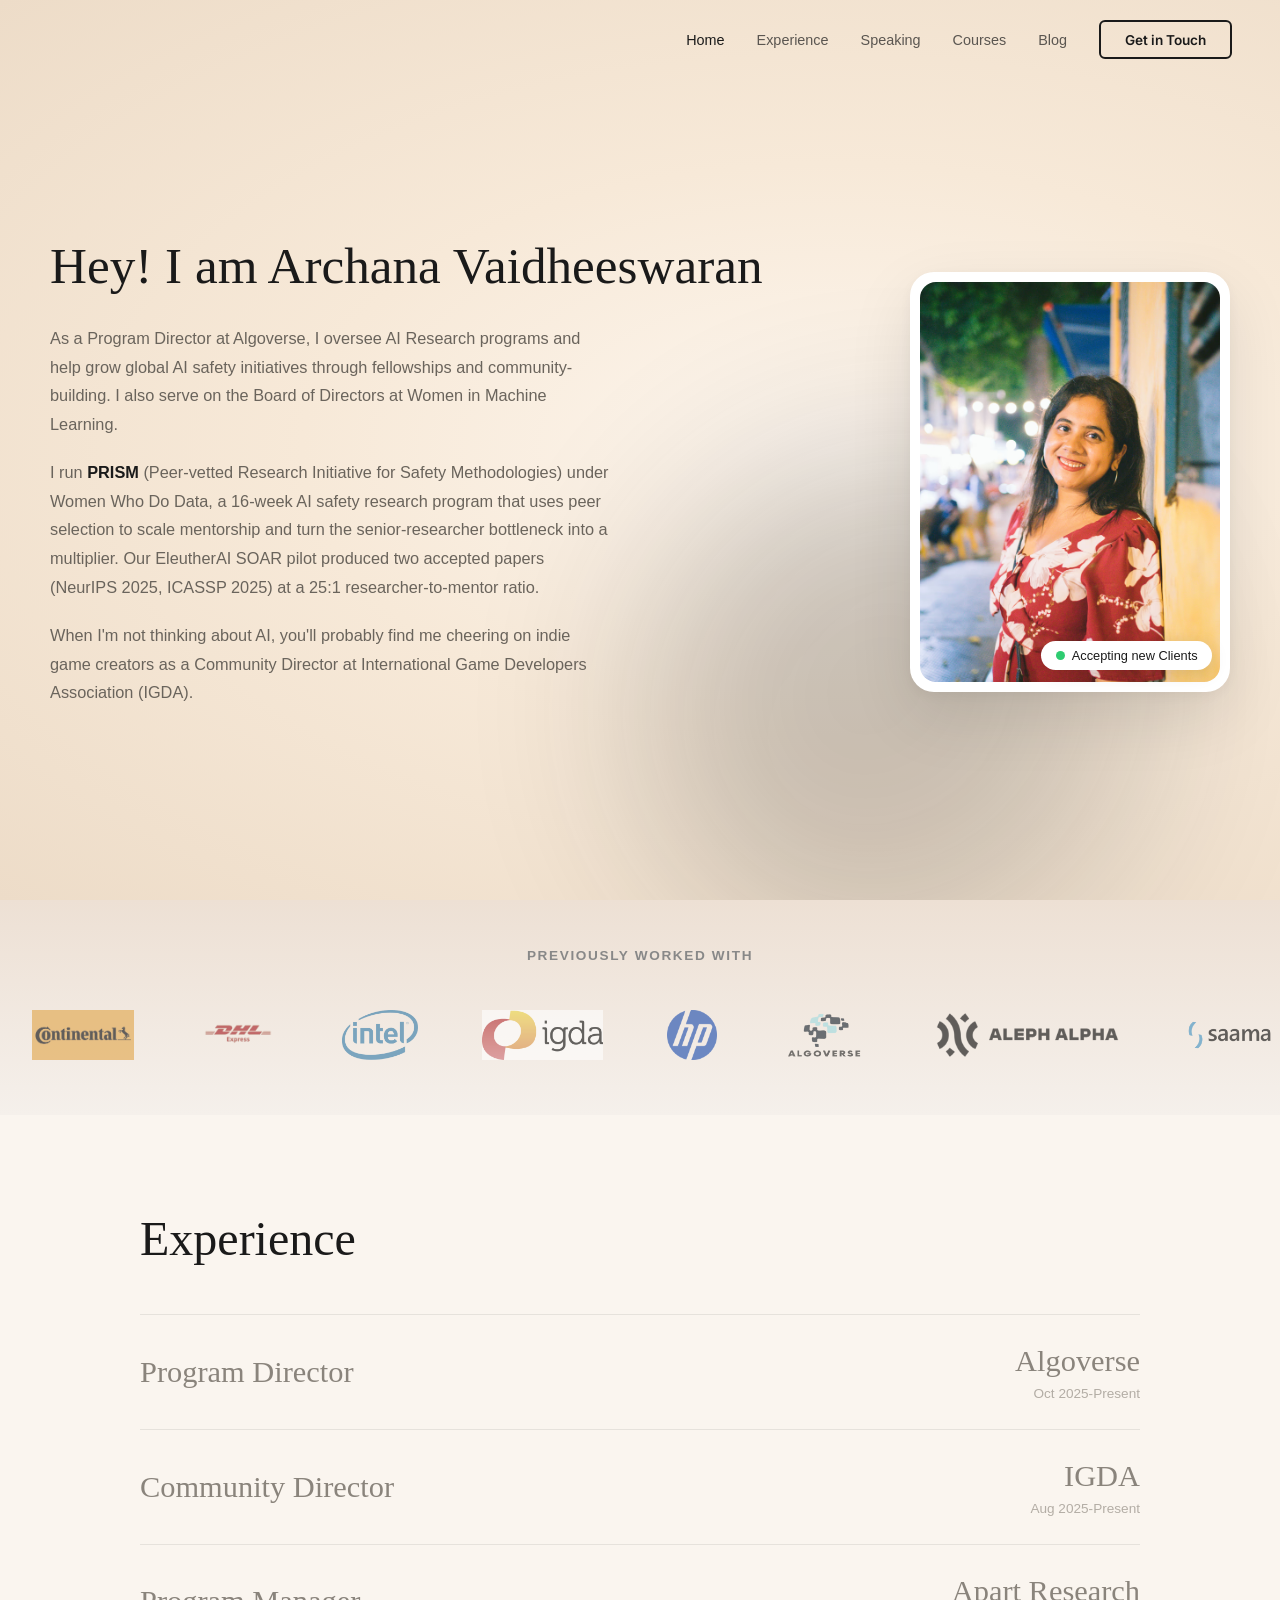
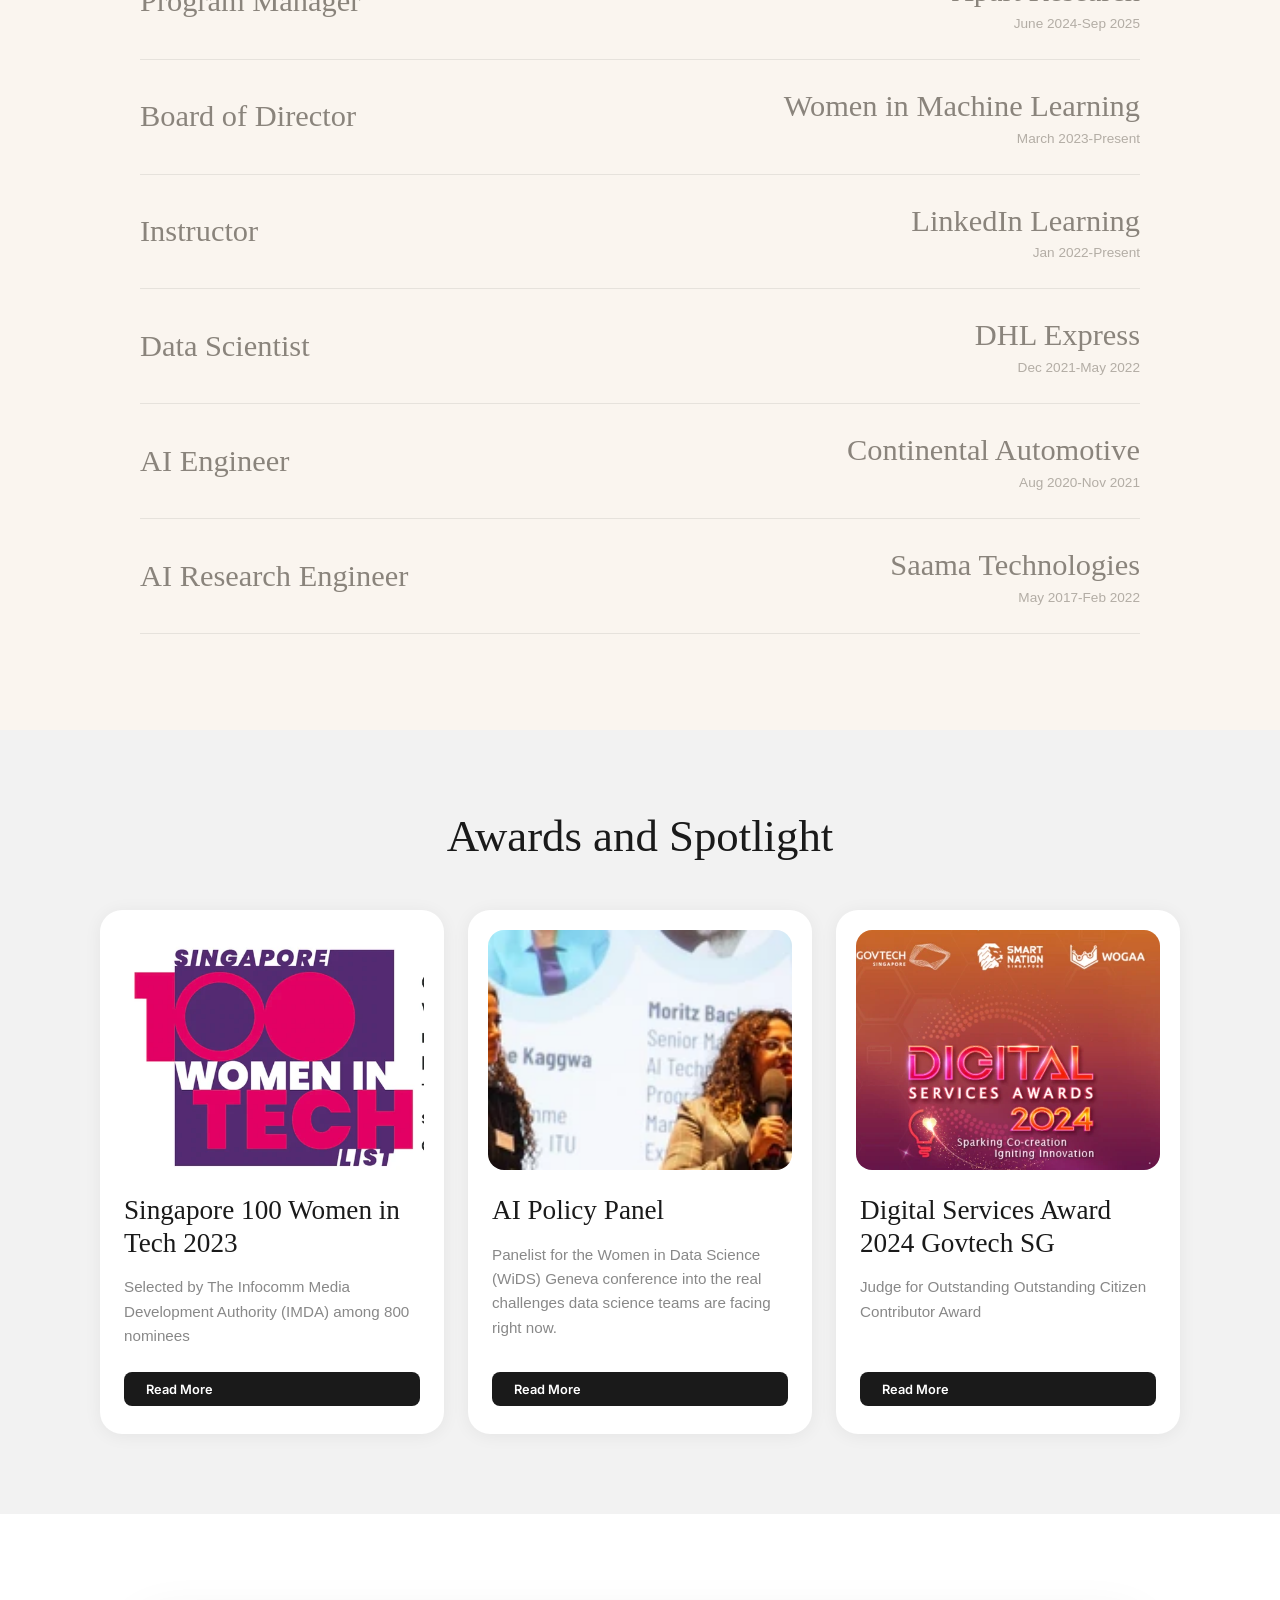
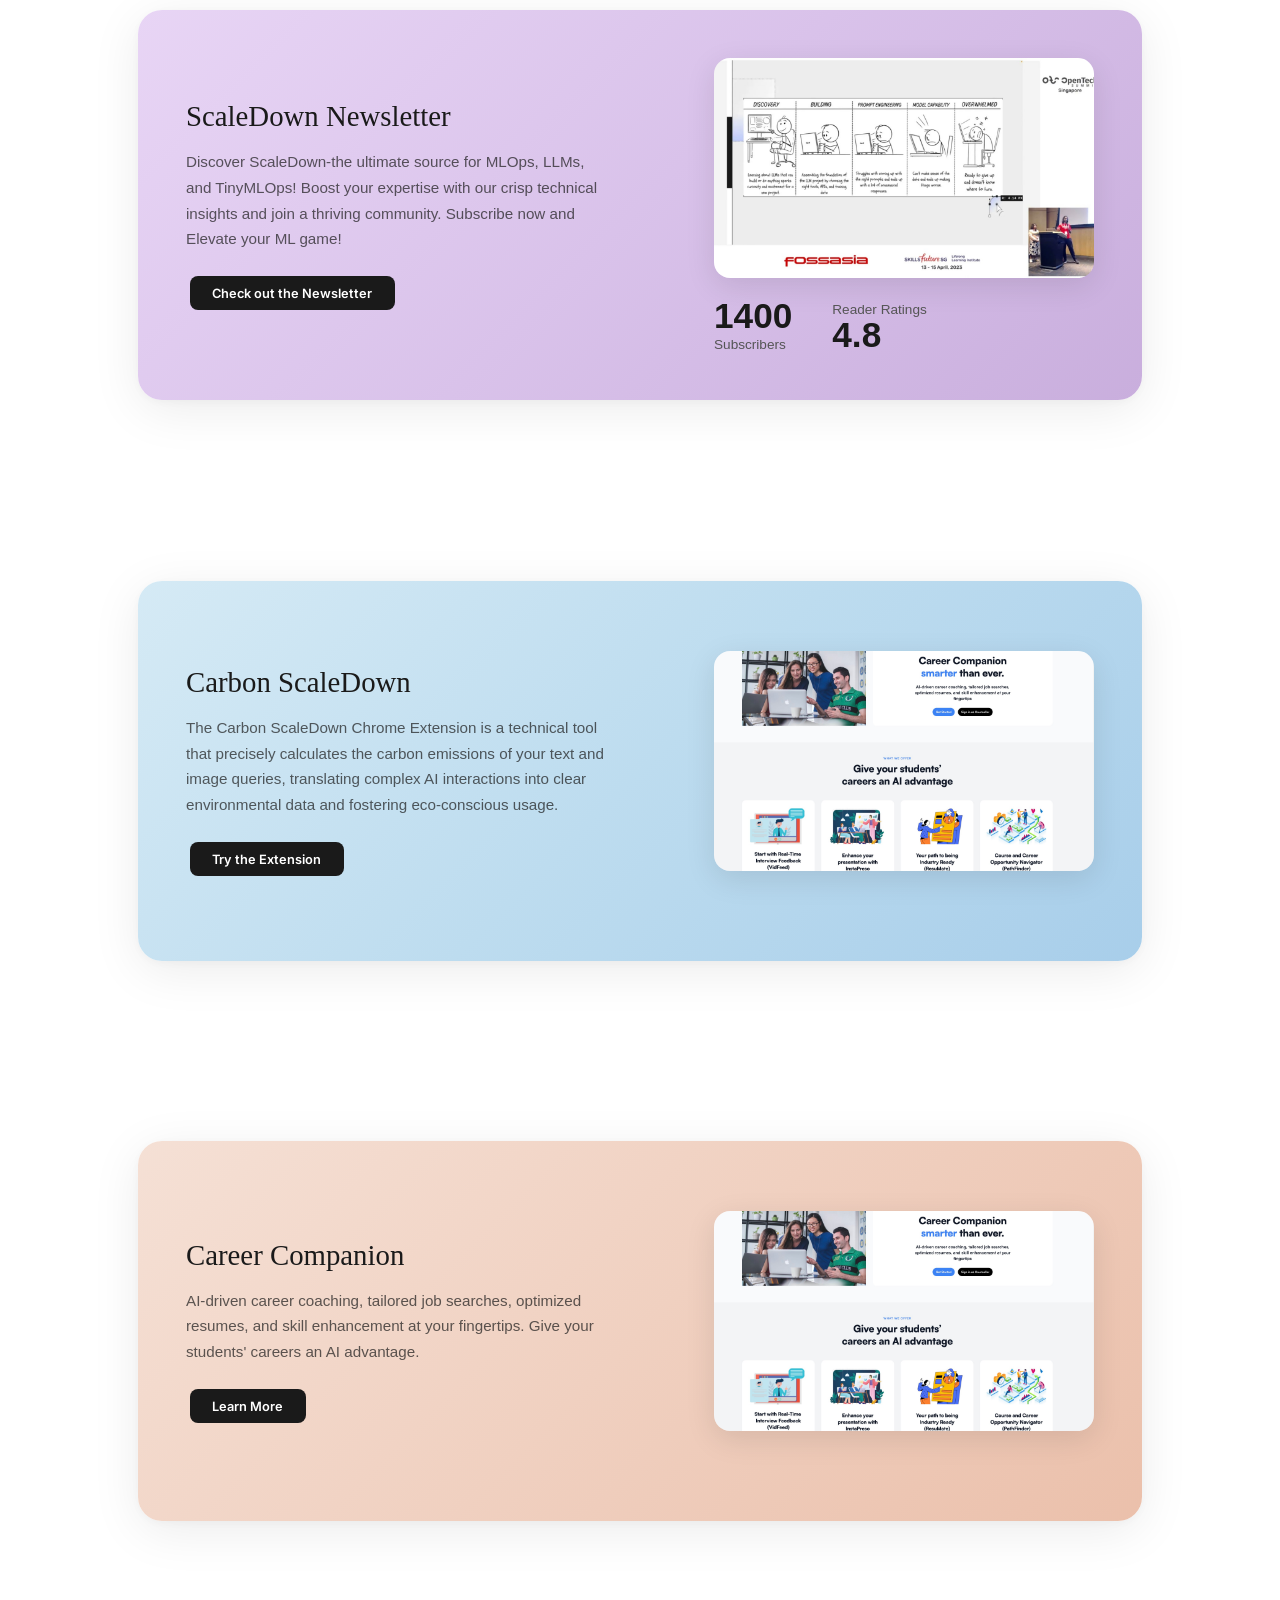
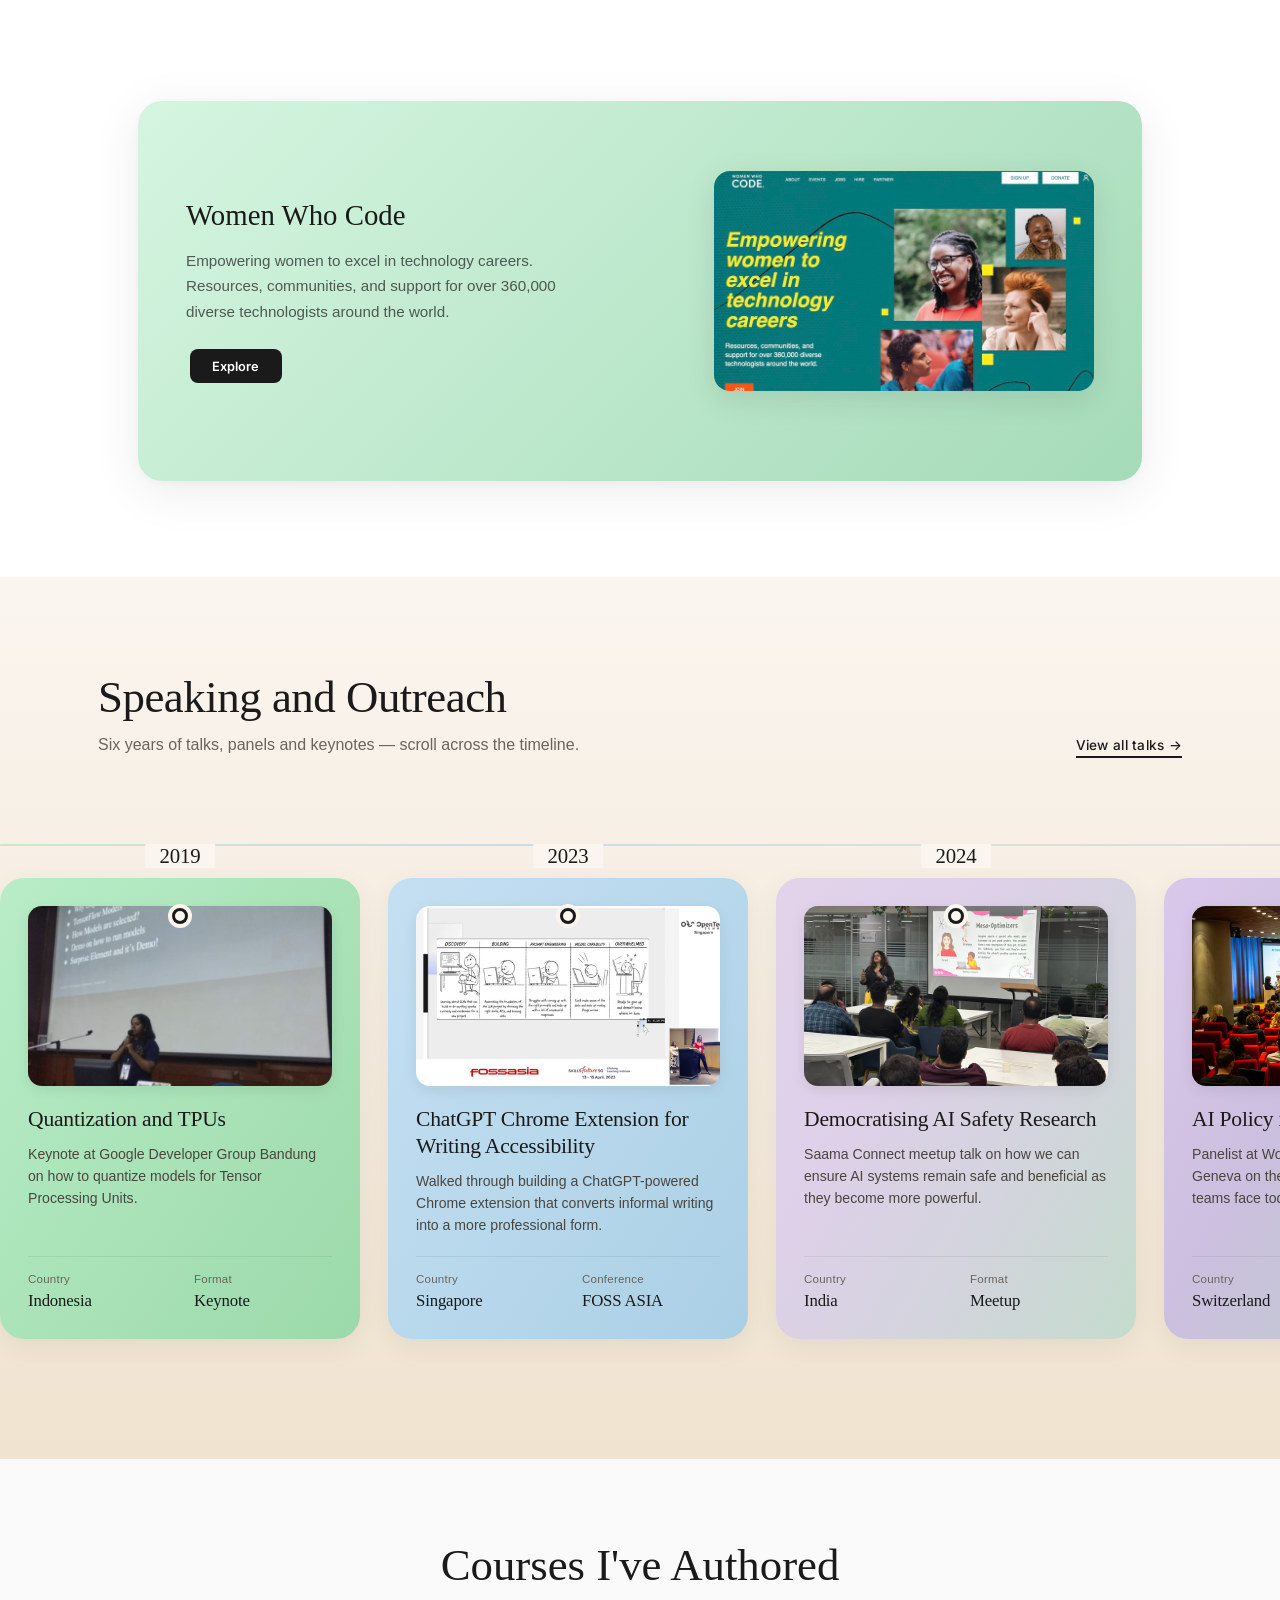
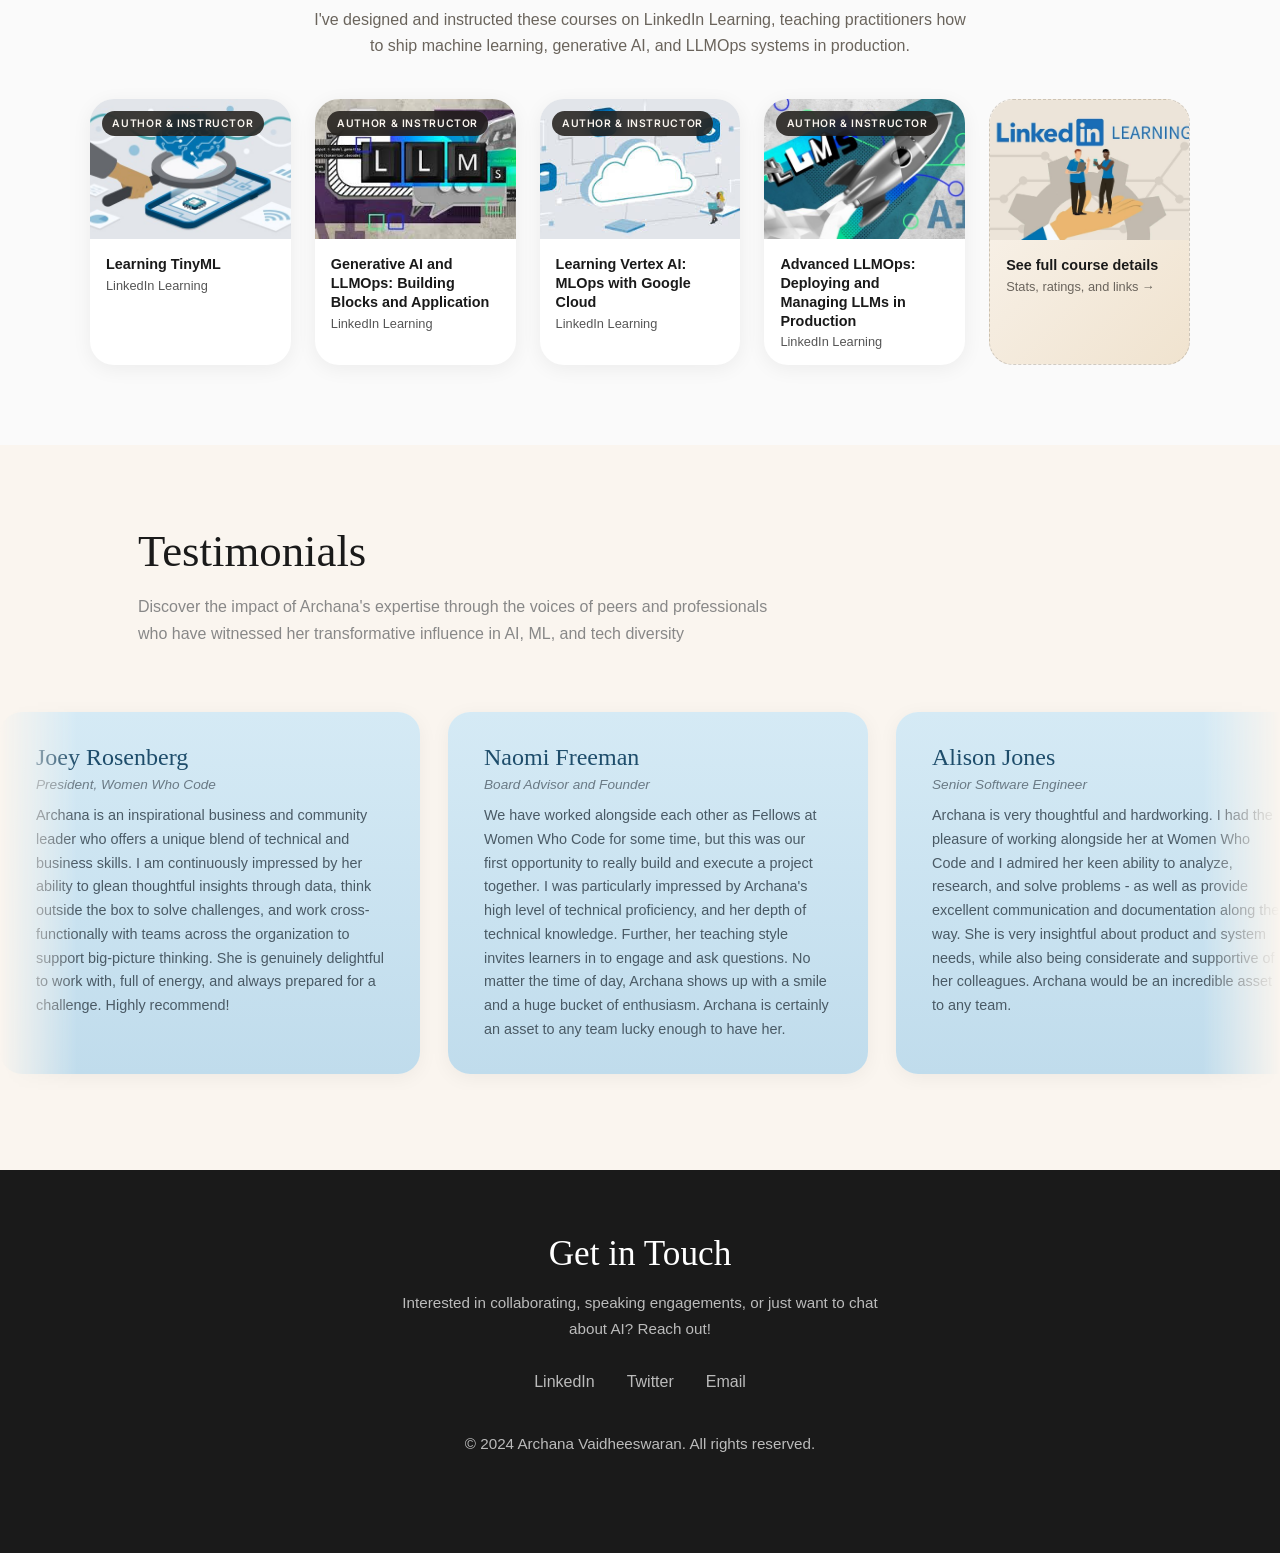
==== index.html @ 46278888 "Add 'The Tech Bro Comeback' personal essay + abstract figures across blog - New blog post at /blog/t" ====
<!DOCTYPE html>
<html lang="en">
<head>
  <meta charset="UTF-8" />
  <meta name="viewport" content="width=device-width, initial-scale=1.0" />
  <title>Archana Vaidheeswaran</title>
  <link rel="preconnect" href="https://fonts.googleapis.com" />
  <link rel="preconnect" href="https://fonts.gstatic.com" crossorigin />
  <link rel="preconnect" href="https://api.fontshare.com" crossorigin />
  <link href="https://fonts.googleapis.com/css2?family=Inter:wght@300;400;500;600;700&display=swap" rel="stylesheet" />
  <link href="https://api.fontshare.com/v2/css?f[]=satoshi@400,500,700&f[]=recoleta@400,500&display=swap" rel="stylesheet" />
  <link rel="stylesheet" href="styles.css" />
</head>
<body>

  <!-- ========== NAVBAR ========== -->
  <nav class="navbar">
    <div class="nav-links">
      <a href="#home" class="active">Home</a>
      <a href="#experience">Experience</a>
      <a href="speaking/">Speaking</a>
      <a href="courses/">Courses</a>
      <a href="blog/">Blog</a>
    </div>
    <a href="#contact" class="nav-cta">Get in Touch</a>
  </nav>

  <!-- ========== HERO ========== -->
  <section id="home" class="hero">
    <div class="hero-blob"></div>
    <div class="hero-inner">
      <div class="hero-text">
        <h1>Hey! I am Archana Vaidheeswaran</h1>
        <p class="hero-bio">
          As a Program Director at Algoverse, I oversee AI Research programs and help grow global AI safety initiatives through fellowships and community-building. I also serve on the Board of Directors at Women in Machine Learning.
        </p>
        <p class="hero-bio">
          I run <strong>PRISM</strong> (Peer-vetted Research Initiative for Safety Methodologies) under Women Who Do Data, a 16-week AI safety research program that uses peer selection to scale mentorship and turn the senior-researcher bottleneck into a multiplier. Our EleutherAI SOAR pilot produced two accepted papers (NeurIPS 2025, ICASSP 2025) at a 25:1 researcher-to-mentor ratio.
        </p>
        <p class="hero-bio">
          When I'm not thinking about AI, you'll probably find me cheering on indie game creators as a Community Director at International Game Developers Association (IGDA).
        </p>
      </div>
      <div class="hero-photo-wrapper">
        <div class="hero-photo-card">
          <img src="images/profile.avif" alt="Archana Vaidheeswaran" class="hero-photo" />
          <div class="status-badge">
            <span class="status-dot"></span>
            Accepting new Clients
          </div>
        </div>
      </div>
    </div>
  </section>

  <!-- ========== LOGO MARQUEE ========== -->
  <section class="logo-marquee">
    <h3 class="marquee-heading">Previously worked with</h3>
    <div class="marquee-track">
      <div class="marquee-logos">
        <img src="images/logos/continental.jpg" alt="Continental" />
        <img src="images/logos/dhl.png" alt="DHL" class="logo-lg" />
        <img src="images/logos/intel.png" alt="Intel" />
        <img src="images/logos/igda.png" alt="IGDA" />
        <img src="images/logos/hp.png" alt="HP" />
        <img src="images/logos/algoverse.png" alt="Algoverse" />
        <img src="images/logos/aleph-alpha.png" alt="Aleph Alpha" />
        <img src="images/logos/sama.png" alt="Sama" />
        <img src="images/logos/linkedin-learning.png" alt="LinkedIn Learning" />
        <img src="images/logos/aisafetyinfo.png" alt="AI Safety Info" />
        <img src="images/logos/apartresearch.jpeg" alt="Apart Research" />
        <img src="images/logos/formspree.png" alt="Formspree" />
        <img src="images/logos/fortify.jpeg" alt="Fortify" />
        <img src="images/logos/graphlit.png" alt="Graphlit" />
      </div>
      <div class="marquee-logos" aria-hidden="true">
        <img src="images/logos/continental.jpg" alt="Continental" />
        <img src="images/logos/dhl.png" alt="DHL" class="logo-lg" />
        <img src="images/logos/intel.png" alt="Intel" />
        <img src="images/logos/igda.png" alt="IGDA" />
        <img src="images/logos/hp.png" alt="HP" />
        <img src="images/logos/algoverse.png" alt="Algoverse" />
        <img src="images/logos/aleph-alpha.png" alt="Aleph Alpha" />
        <img src="images/logos/sama.png" alt="Sama" />
        <img src="images/logos/linkedin-learning.png" alt="LinkedIn Learning" />
        <img src="images/logos/aisafetyinfo.png" alt="AI Safety Info" />
        <img src="images/logos/apartresearch.jpeg" alt="Apart Research" />
        <img src="images/logos/formspree.png" alt="Formspree" />
        <img src="images/logos/fortify.jpeg" alt="Fortify" />
        <img src="images/logos/graphlit.png" alt="Graphlit" />
      </div>
    </div>
  </section>

  <!-- ========== EXPERIENCE ========== -->
  <section id="experience" class="experience-section">
    <div class="experience-inner">
      <h2 class="section-title experience-title">Experience</h2>
      <div class="experience-list">
        <div class="experience-row">
          <div class="experience-role">Program Director</div>
          <div class="experience-company">
            <div class="company-name">Algoverse</div>
            <div class="company-date">Oct 2025-Present</div>
          </div>
        </div>
        <div class="experience-row">
          <div class="experience-role">Community Director</div>
          <div class="experience-company">
            <div class="company-name">IGDA</div>
            <div class="company-date">Aug 2025-Present</div>
          </div>
        </div>
        <div class="experience-row">
          <div class="experience-role">Program Manager</div>
          <div class="experience-company">
            <div class="company-name">Apart Research</div>
            <div class="company-date">June 2024-Sep 2025</div>
          </div>
        </div>
        <div class="experience-row">
          <div class="experience-role">Board of Director</div>
          <div class="experience-company">
            <div class="company-name">Women in Machine Learning</div>
            <div class="company-date">March 2023-Present</div>
          </div>
        </div>
        <div class="experience-row">
          <div class="experience-role">Instructor</div>
          <div class="experience-company">
            <div class="company-name">LinkedIn Learning</div>
            <div class="company-date">Jan 2022-Present</div>
          </div>
        </div>
        <div class="experience-row">
          <div class="experience-role">Data Scientist</div>
          <div class="experience-company">
            <div class="company-name">DHL Express</div>
            <div class="company-date">Dec 2021-May 2022</div>
          </div>
        </div>
        <div class="experience-row">
          <div class="experience-role">AI Engineer</div>
          <div class="experience-company">
            <div class="company-name">Continental Automotive</div>
            <div class="company-date">Aug 2020-Nov 2021</div>
          </div>
        </div>
        <div class="experience-row">
          <div class="experience-role">AI Research Engineer</div>
          <div class="experience-company">
            <div class="company-name">Saama Technologies</div>
            <div class="company-date">May 2017-Feb 2022</div>
          </div>
        </div>
      </div>
    </div>
  </section>

  <!-- ========== AWARDS & SPOTLIGHT ========== -->
  <section class="awards-section">
    <h2 class="section-title">Awards and Spotlight</h2>
    <div class="awards-grid">
      <div class="award-card">
        <div class="award-img-wrapper">
          <img src="images/awards/sg100wit.webp" alt="Singapore 100 Women in Tech 2023" />
        </div>
        <h3>Singapore 100 Women in Tech 2023</h3>
        <p>Selected by The Infocomm Media Development Authority (IMDA) among 800 nominees</p>
        <a href="#" class="btn-dark">Read More</a>
      </div>
      <div class="award-card">
        <div class="award-img-wrapper">
          <img src="images/awards/ai-policy-panel.webp" alt="AI Policy Panel" />
        </div>
        <h3>AI Policy Panel</h3>
        <p>Panelist for the Women in Data Science (WiDS) Geneva conference into the real challenges data science teams are facing right now.</p>
        <a href="#" class="btn-dark">Read More</a>
      </div>
      <div class="award-card">
        <div class="award-img-wrapper">
          <img src="images/awards/judging.webp" alt="Digital Services Award 2024 Govtech SG" />
        </div>
        <h3>Digital Services Award 2024 Govtech SG</h3>
        <p>Judge for Outstanding Outstanding Citizen Contributor Award</p>
        <a href="#" class="btn-dark">Read More</a>
      </div>
    </div>
  </section>

  <!-- ========== STACKING CARDS SECTION ========== -->
  <section class="stacking-section">
    <div class="stacking-cards">

      <!-- Card 1: ScaleDown Newsletter -->
      <div class="stack-card" data-index="0">
        <div class="stack-card-inner card-purple">
          <div class="stack-card-content">
            <div class="stack-card-text">
              <h3>ScaleDown Newsletter</h3>
              <p>Discover ScaleDown-the ultimate source for MLOps, LLMs, and TinyMLOps! Boost your expertise with our crisp technical insights and join a thriving community. Subscribe now and Elevate your ML game!</p>
              <a href="#" class="btn-dark">Check out the Newsletter</a>
            </div>
            <div class="stack-card-media">
              <div class="newsletter-img-placeholder">
                <img src="images/speaking/fossasia.jpg" alt="ScaleDown Newsletter" />
              </div>
              <div class="newsletter-stats">
                <div class="stat">
                  <span class="stat-number">1400</span>
                  <span class="stat-label">Subscribers</span>
                </div>
                <div class="stat">
                  <span class="stat-label">Reader Ratings</span>
                  <span class="stat-number">4.8</span>
                </div>
              </div>
            </div>
          </div>
        </div>
      </div>

      <!-- Card 2: Carbon ScaleDown -->
      <div class="stack-card" data-index="1">
        <div class="stack-card-inner card-blue">
          <div class="stack-card-content">
            <div class="stack-card-text">
              <h3>Carbon ScaleDown</h3>
              <p>The Carbon ScaleDown Chrome Extension is a technical tool that precisely calculates the carbon emissions of your text and image queries, translating complex AI interactions into clear environmental data and fostering eco-conscious usage.</p>
              <a href="#" class="btn-dark">Try the Extension</a>
            </div>
            <div class="stack-card-media">
              <div class="newsletter-img-placeholder">
                <img src="images/projects/career-companion.jpg" alt="Carbon ScaleDown" />
              </div>
            </div>
          </div>
        </div>
      </div>

      <!-- Card 3: Career Companion -->
      <div class="stack-card" data-index="2">
        <div class="stack-card-inner card-peach">
          <div class="stack-card-content">
            <div class="stack-card-text">
              <h3>Career Companion</h3>
              <p>AI-driven career coaching, tailored job searches, optimized resumes, and skill enhancement at your fingertips. Give your students' careers an AI advantage.</p>
              <a href="#" class="btn-dark">Learn More</a>
            </div>
            <div class="stack-card-media">
              <div class="newsletter-img-placeholder">
                <img src="images/projects/career-companion.jpg" alt="Career Companion" />
              </div>
            </div>
          </div>
        </div>
      </div>

      <!-- Card 4: Women Who Code -->
      <div class="stack-card" data-index="3">
        <div class="stack-card-inner card-green">
          <div class="stack-card-content">
            <div class="stack-card-text">
              <h3>Women Who Code</h3>
              <p>Empowering women to excel in technology careers. Resources, communities, and support for over 360,000 diverse technologists around the world.</p>
              <a href="#" class="btn-dark">Explore</a>
            </div>
            <div class="stack-card-media">
              <div class="newsletter-img-placeholder">
                <img src="images/projects/wwcode.jpg" alt="Women Who Code" />
              </div>
            </div>
          </div>
        </div>
      </div>

    </div>
  </section>

  <!-- ========== SPEAKING (Horizontal Timeline) ========== -->
  <section id="speaking" class="home-speaking">
    <div class="home-speaking-header">
      <div>
        <h2>Speaking and Outreach</h2>
        <p class="home-speaking-sub">Six years of talks, panels and keynotes &mdash; scroll across the timeline.</p>
      </div>
      <a href="speaking/" class="home-speaking-link">View all talks &rarr;</a>
    </div>

    <div class="home-speaking-scroller">
      <div class="home-speaking-track">

        <!-- 2019 -->
        <a href="speaking/" class="htime-item">
          <span class="htime-marker">2019</span>
          <span class="htime-node"></span>
          <article class="htime-card htime-card--mint">
            <div class="htime-card-image">
              <img src="images/speaking/gdg-bandung.avif" alt="GDG Bandung 2019" />
            </div>
            <h3>Quantization and TPUs</h3>
            <p>Keynote at Google Developer Group Bandung on how to quantize models for Tensor Processing Units.</p>
            <div class="htime-card-meta">
              <div><span>Country</span><strong>Indonesia</strong></div>
              <div><span>Format</span><strong>Keynote</strong></div>
            </div>
          </article>
        </a>

        <!-- 2023 -->
        <a href="speaking/" class="htime-item">
          <span class="htime-marker">2023</span>
          <span class="htime-node"></span>
          <article class="htime-card htime-card--sky">
            <div class="htime-card-image">
              <img src="images/speaking/fossasia-2023.avif" alt="FOSS ASIA 2023" />
            </div>
            <h3>ChatGPT Chrome Extension for Writing Accessibility</h3>
            <p>Walked through building a ChatGPT-powered Chrome extension that converts informal writing into a more professional form.</p>
            <div class="htime-card-meta">
              <div><span>Country</span><strong>Singapore</strong></div>
              <div><span>Conference</span><strong>FOSS ASIA</strong></div>
            </div>
          </article>
        </a>

        <!-- 2024 -->
        <a href="speaking/" class="htime-item">
          <span class="htime-marker">2024</span>
          <span class="htime-node"></span>
          <article class="htime-card htime-card--lilac">
            <div class="htime-card-image">
              <img src="images/speaking/saama-ai-safety.avif" alt="Saama Connect Chennai" />
            </div>
            <h3>Democratising AI Safety Research</h3>
            <p>Saama Connect meetup talk on how we can ensure AI systems remain safe and beneficial as they become more powerful.</p>
            <div class="htime-card-meta">
              <div><span>Country</span><strong>India</strong></div>
              <div><span>Format</span><strong>Meetup</strong></div>
            </div>
          </article>
        </a>

        <!-- 2025 - WiDS Geneva -->
        <a href="speaking/" class="htime-item">
          <span class="htime-marker">2025</span>
          <span class="htime-node"></span>
          <article class="htime-card htime-card--lavender">
            <div class="htime-card-image">
              <img src="images/speaking/geneva-panel.webp" alt="WiDS Geneva Panel" />
            </div>
            <h3>AI Policy in Practice Panel</h3>
            <p>Panelist at Women in Data Science (WiDS) Geneva on the real challenges data science teams face today.</p>
            <div class="htime-card-meta">
              <div><span>Country</span><strong>Switzerland</strong></div>
              <div><span>Attendees</span><strong>220+</strong></div>
            </div>
          </article>
        </a>

        <!-- 2025 - GDG Dublin -->
        <a href="speaking/" class="htime-item">
          <span class="htime-marker">2025</span>
          <span class="htime-node"></span>
          <article class="htime-card htime-card--peach">
            <div class="htime-card-image">
              <img src="images/speaking/gdg-dublin.webp" alt="GDG Dublin IWD 2025" />
            </div>
            <h3>Redefine Possible &mdash; AI-First Architecture</h3>
            <p>GDG Dublin International Women's Day keynote on why AI-First Architecture could be our next big engineering crisis.</p>
            <div class="htime-card-meta">
              <div><span>Country</span><strong>Ireland</strong></div>
              <div><span>Format</span><strong>Keynote</strong></div>
            </div>
          </article>
        </a>

        <!-- 2025 - People Planet Pint -->
        <a href="speaking/" class="htime-item">
          <span class="htime-marker">2025</span>
          <span class="htime-node"></span>
          <article class="htime-card">
            <div class="htime-card-image">
              <img src="images/speaking/people-pint-meetup.webp" alt="People Planet Pint Berlin" />
            </div>
            <h3>People Planet Pint &mdash; Sustainability and AI</h3>
            <p>Demonstrated Scaledown, a free tool that helps users track the carbon footprint of their AI prompts.</p>
            <div class="htime-card-meta">
              <div><span>Country</span><strong>Germany</strong></div>
              <div><span>Date</span><strong>April 2025</strong></div>
            </div>
          </article>
        </a>

      </div>
    </div>
  </section>

  <!-- ========== COURSES ========== -->
  <section id="courses" class="courses-section">
    <div class="courses-header">
      <h2 class="section-title">Courses I've Authored</h2>
      <p class="courses-subtitle">I've designed and instructed these courses on LinkedIn Learning, teaching practitioners how to ship machine learning, generative AI, and LLMOps systems in production.</p>
    </div>
    <div class="courses-grid">
      <div class="course-card">
        <img src="images/courses/tinyml.jpeg" alt="Learning TinyML" />
        <span class="course-tag">Author &amp; Instructor</span>
        <h4>Learning TinyML</h4>
        <p>LinkedIn Learning</p>
      </div>
      <div class="course-card">
        <img src="images/courses/genai-llmops.jpeg" alt="Generative AI and LLMOps" />
        <span class="course-tag">Author &amp; Instructor</span>
        <h4>Generative AI and LLMOps: Building Blocks and Application</h4>
        <p>LinkedIn Learning</p>
      </div>
      <div class="course-card">
        <img src="images/courses/vertex-ai.jpeg" alt="Vertex AI MLOps" />
        <span class="course-tag">Author &amp; Instructor</span>
        <h4>Learning Vertex AI: MLOps with Google Cloud</h4>
        <p>LinkedIn Learning</p>
      </div>
      <div class="course-card">
        <img src="images/courses/advanced-llmops.jpeg" alt="Advanced LLMOps" />
        <span class="course-tag">Author &amp; Instructor</span>
        <h4>Advanced LLMOps: Deploying and Managing LLMs in Production</h4>
        <p>LinkedIn Learning</p>
      </div>
      <a href="courses/" class="course-card course-card--more">
        <img src="images/courses/linkedin-learning.jpg" alt="LinkedIn Learning" />
        <h4>See full course details</h4>
        <p>Stats, ratings, and links &rarr;</p>
      </a>
    </div>
  </section>

  <!-- ========== TESTIMONIALS ========== -->
  <section class="testimonials-section">
    <div class="testimonials-header">
      <h2 class="section-title">Testimonials</h2>
      <p class="testimonials-subtitle">Discover the impact of Archana's expertise through the voices of peers and professionals who have witnessed her transformative influence in AI, ML, and tech diversity</p>
    </div>
    <div class="testimonials-marquee">
      <div class="testimonials-track">
        <!-- Set 1 -->
        <article class="testimonial-card">
          <h4>Joey Rosenberg</h4>
          <p class="testimonial-role">President, Women Who Code</p>
          <p class="testimonial-body">Archana is an inspirational business and community leader who offers a unique blend of technical and business skills. I am continuously impressed by her ability to glean thoughtful insights through data, think outside the box to solve challenges, and work cross-functionally with teams across the organization to support big-picture thinking. She is genuinely delightful to work with, full of energy, and always prepared for a challenge. Highly recommend!</p>
        </article>
        <article class="testimonial-card">
          <h4>Naomi Freeman</h4>
          <p class="testimonial-role">Board Advisor and Founder</p>
          <p class="testimonial-body">We have worked alongside each other as Fellows at Women Who Code for some time, but this was our first opportunity to really build and execute a project together. I was particularly impressed by Archana's high level of technical proficiency, and her depth of technical knowledge. Further, her teaching style invites learners in to engage and ask questions. No matter the time of day, Archana shows up with a smile and a huge bucket of enthusiasm. Archana is certainly an asset to any team lucky enough to have her.</p>
        </article>
        <article class="testimonial-card">
          <h4>Alison Jones</h4>
          <p class="testimonial-role">Senior Software Engineer</p>
          <p class="testimonial-body">Archana is very thoughtful and hardworking. I had the pleasure of working alongside her at Women Who Code and I admired her keen ability to analyze, research, and solve problems - as well as provide excellent communication and documentation along the way. She is very insightful about product and system needs, while also being considerate and supportive of her colleagues. Archana would be an incredible asset to any team.</p>
        </article>
        <article class="testimonial-card">
          <h4>Sheralynn Tijoe</h4>
          <p class="testimonial-role">Associate Director - Recruitment</p>
          <p class="testimonial-body">Have known Archana for quite some time and she sparks off as a very postive and engaging individual. What impresses me about Archana is her love for the Technology/Women in Technology community where she volunteers and helps out at a lot of external events on top of her day job. She has a lot of passion for Technology and is inspiring in the ways that she goes above and beyond. She would be a lovely addition to any firms she joins and any firm would be lucky to have her!</p>
        </article>
        <!-- Set 2 (duplicate for seamless scroll) -->
        <article class="testimonial-card" aria-hidden="true">
          <h4>Joey Rosenberg</h4>
          <p class="testimonial-role">President, Women Who Code</p>
          <p class="testimonial-body">Archana is an inspirational business and community leader who offers a unique blend of technical and business skills. I am continuously impressed by her ability to glean thoughtful insights through data, think outside the box to solve challenges, and work cross-functionally with teams across the organization to support big-picture thinking. She is genuinely delightful to work with, full of energy, and always prepared for a challenge. Highly recommend!</p>
        </article>
        <article class="testimonial-card" aria-hidden="true">
          <h4>Naomi Freeman</h4>
          <p class="testimonial-role">Board Advisor and Founder</p>
          <p class="testimonial-body">We have worked alongside each other as Fellows at Women Who Code for some time, but this was our first opportunity to really build and execute a project together. I was particularly impressed by Archana's high level of technical proficiency, and her depth of technical knowledge. Further, her teaching style invites learners in to engage and ask questions. No matter the time of day, Archana shows up with a smile and a huge bucket of enthusiasm. Archana is certainly an asset to any team lucky enough to have her.</p>
        </article>
        <article class="testimonial-card" aria-hidden="true">
          <h4>Alison Jones</h4>
          <p class="testimonial-role">Senior Software Engineer</p>
          <p class="testimonial-body">Archana is very thoughtful and hardworking. I had the pleasure of working alongside her at Women Who Code and I admired her keen ability to analyze, research, and solve problems - as well as provide excellent communication and documentation along the way. She is very insightful about product and system needs, while also being considerate and supportive of her colleagues. Archana would be an incredible asset to any team.</p>
        </article>
        <article class="testimonial-card" aria-hidden="true">
          <h4>Sheralynn Tijoe</h4>
          <p class="testimonial-role">Associate Director - Recruitment</p>
          <p class="testimonial-body">Have known Archana for quite some time and she sparks off as a very postive and engaging individual. What impresses me about Archana is her love for the Technology/Women in Technology community where she volunteers and helps out at a lot of external events on top of her day job. She has a lot of passion for Technology and is inspiring in the ways that she goes above and beyond. She would be a lovely addition to any firms she joins and any firm would be lucky to have her!</p>
        </article>
      </div>
    </div>
  </section>

  <!-- ========== CONTACT / FOOTER ========== -->
  <footer id="contact" class="footer">
    <div class="footer-inner">
      <h2>Get in Touch</h2>
      <p>Interested in collaborating, speaking engagements, or just want to chat about AI? Reach out!</p>
      <div class="footer-links">
        <a href="#">LinkedIn</a>
        <a href="#">Twitter</a>
        <a href="#">Email</a>
      </div>
      <p class="footer-copy">&copy; 2024 Archana Vaidheeswaran. All rights reserved.</p>
    </div>
  </footer>

  <script src="script.js"></script>
</body>
</html>
---- styles.css ----
/* ===========================
   RESET & BASE
   =========================== */
*, *::before, *::after {
  margin: 0;
  padding: 0;
  box-sizing: border-box;
}

:root {
  --font-serif: 'Recoleta', Georgia, serif;
  --font-sans: 'Satoshi', -apple-system, BlinkMacSystemFont, sans-serif;
  --font-ui: 'Inter', -apple-system, BlinkMacSystemFont, sans-serif;
  --color-dark: #1a1a1a;
  --color-text: #555;
  --color-light: #f5f0eb;
  --color-white: #fff;
  --color-purple: #e8d5f5;
  --color-blue: #d5eaf5;
  --color-peach: #f5e0d5;
  --color-green: #d5f5e0;
  --radius: 24px;
  --radius-sm: 16px;
}

html {
  scroll-behavior: smooth;
  font-size: 16px;
}

body {
  font-family: var(--font-sans);
  color: var(--color-dark);
  background: var(--color-white);
  overflow-x: hidden;
  -webkit-font-smoothing: antialiased;
}

h1, h2, h3 {
  font-family: var(--font-serif);
  font-weight: 400;
}

a {
  text-decoration: none;
  color: inherit;
}

img {
  max-width: 100%;
  height: auto;
  display: block;
}

/* ===========================
   NAVBAR
   =========================== */
.navbar {
  position: fixed;
  top: 0;
  left: 0;
  right: 0;
  z-index: 1000;
  display: flex;
  align-items: center;
  justify-content: flex-end;
  gap: 2rem;
  padding: 1.25rem 3rem;
  background: transparent;
  backdrop-filter: none;
  -webkit-backdrop-filter: none;
  border-bottom: none;
  transition: background 0.3s ease, backdrop-filter 0.3s ease, box-shadow 0.3s ease;
}

.navbar.scrolled {
  background: rgba(250, 245, 239, 0.92);
  backdrop-filter: blur(20px);
  -webkit-backdrop-filter: blur(20px);
}

.nav-links {
  display: flex;
  gap: 2rem;
}

.nav-links a {
  font-size: 0.9rem;
  font-weight: 500;
  color: var(--color-dark);
  opacity: 0.7;
  transition: opacity 0.3s;
}

.nav-links a:hover,
.nav-links a.active {
  opacity: 1;
}

.nav-cta {
  font-family: var(--font-ui);
  font-size: 0.85rem;
  font-weight: 600;
  padding: 0.6rem 1.5rem;
  border: 2px solid var(--color-dark);
  border-radius: 6px;
  transition: all 0.3s;
}

.nav-cta:hover {
  background: var(--color-dark);
  color: var(--color-white);
}

/* ===========================
   HERO
   =========================== */
.hero {
  position: relative;
  display: flex;
  align-items: center;
  justify-content: center;
  min-height: 100vh;
  padding: 10rem 3rem 6rem;
  background: radial-gradient(ellipse at 65% 50%, #fdf6ee 0%, #f7e9d8 45%, #eddcc8 100%);
  overflow: hidden;
}

.hero-blob {
  position: absolute;
  top: 50%;
  left: 50%;
  width: 520px;
  height: 520px;
  background: radial-gradient(circle at 35% 35%, #1a1a1a 0%, #2a2a2a 45%, rgba(26,26,26,0.6) 70%, rgba(26,26,26,0) 100%);
  border-radius: 50%;
  filter: blur(90px);
  opacity: 0.22;
  pointer-events: none;
  z-index: 0;
  animation: blob-drift 18s ease-in-out infinite;
  will-change: transform;
}

@keyframes blob-drift {
  0%   { transform: translate(-60%, -55%) scale(1); }
  20%  { transform: translate(-20%, -75%) scale(1.1); }
  40%  { transform: translate(-85%, -30%) scale(0.95); }
  60%  { transform: translate(-10%, -25%) scale(1.15); }
  80%  { transform: translate(-75%, -80%) scale(1); }
  100% { transform: translate(-60%, -55%) scale(1); }
}

.hero-inner {
  position: relative;
  z-index: 1;
  max-width: 1180px;
  width: 100%;
  display: flex;
  align-items: center;
  gap: 5rem;
}

.hero-text {
  flex: 1;
  min-width: 0;
}

.hero-text h1 {
  font-size: 3.2rem;
  line-height: 1.15;
  margin-bottom: 1.75rem;
  color: var(--color-dark);
}

.hero-bio {
  font-size: 1.02rem;
  line-height: 1.75;
  color: #6a645c;
  margin-bottom: 1.25rem;
  max-width: 560px;
}

.hero-bio strong {
  color: var(--color-dark);
  font-weight: 600;
}

.hero-photo-wrapper {
  flex-shrink: 0;
}

.hero-photo-card {
  position: relative;
  width: 320px;
  background: var(--color-white);
  border-radius: var(--radius);
  padding: 10px;
  box-shadow: 0 24px 64px rgba(0,0,0,0.10), 0 4px 16px rgba(0,0,0,0.05);
}

.hero-photo {
  width: 100%;
  height: 400px;
  object-fit: cover;
  object-position: center top;
  border-radius: var(--radius-sm);
  display: block;
}

.status-badge {
  position: absolute;
  bottom: 22px;
  right: 18px;
  display: flex;
  align-items: center;
  gap: 0.45rem;
  padding: 0.45rem 0.9rem;
  background: var(--color-white);
  border-radius: 20px;
  font-size: 0.8rem;
  font-weight: 500;
  color: var(--color-dark);
  box-shadow: 0 4px 18px rgba(0,0,0,0.12);
  white-space: nowrap;
}

.status-dot {
  width: 9px;
  height: 9px;
  background: #2ecc71;
  border-radius: 50%;
  display: inline-block;
  flex-shrink: 0;
  animation: pulse-dot 2s infinite;
}

@keyframes pulse-dot {
  0%, 100% { opacity: 1; transform: scale(1); }
  50% { opacity: 0.6; transform: scale(1.3); }
}

/* ===========================
   LOGO MARQUEE
   =========================== */
.logo-marquee {
  padding: 3rem 0 2.5rem;
  background: linear-gradient(180deg, #ede0d4 0%, #f5f0eb 100%);
  overflow: hidden;
}

.marquee-heading {
  text-align: center;
  font-family: var(--font-sans);
  font-size: 0.85rem;
  font-weight: 600;
  letter-spacing: 0.12em;
  text-transform: uppercase;
  color: #888;
  margin-bottom: 2rem;
}

.marquee-track {
  display: flex;
  width: max-content;
  animation: marquee-scroll 35s linear infinite;
}

.marquee-logos {
  display: flex;
  align-items: center;
  gap: 4rem;
  padding: 0 2rem;
}

.marquee-logos img {
  height: 50px;
  width: auto;
  opacity: 0.6;
  filter: grayscale(30%);
  transition: opacity 0.3s;
}

.marquee-logos img.logo-lg {
  height: 80px;
}

.marquee-logos img:hover {
  opacity: 1;
  filter: grayscale(0);
}

@keyframes marquee-scroll {
  0% { transform: translateX(0); }
  100% { transform: translateX(-50%); }
}

/* ===========================
   SECTION TITLE
   =========================== */
.section-title {
  text-align: center;
  font-size: 2.8rem;
  margin-bottom: 3rem;
  color: var(--color-dark);
}

/* ===========================
   EXPERIENCE SECTION
   =========================== */
.experience-section {
  padding: 6rem 3rem;
  background: #faf5ef;
}

.experience-inner {
  max-width: 1000px;
  margin: 0 auto;
}

.experience-title {
  text-align: left;
  font-size: 3rem;
  margin-bottom: 3rem;
}

.experience-list {
  display: flex;
  flex-direction: column;
}

.experience-row {
  display: flex;
  justify-content: space-between;
  align-items: center;
  gap: 2rem;
  padding: 1.75rem 0;
  border-bottom: 1px solid rgba(0, 0, 0, 0.08);
}

.experience-row:first-child {
  border-top: 1px solid rgba(0, 0, 0, 0.08);
}

.experience-role {
  font-family: var(--font-serif);
  font-size: 1.9rem;
  font-weight: 400;
  color: #8a847c;
  line-height: 1.2;
}

.experience-company {
  text-align: right;
}

.company-name {
  font-family: var(--font-serif);
  font-size: 1.9rem;
  font-weight: 400;
  color: #8a847c;
  line-height: 1.2;
}

.company-date {
  font-family: var(--font-sans);
  font-size: 0.85rem;
  color: #b3ada5;
  margin-top: 0.4rem;
}

/* ===========================
   AWARDS SECTION
   =========================== */
.awards-section {
  padding: 5rem 3rem;
  background: #f2f2f2;
}

.awards-grid {
  display: grid;
  grid-template-columns: repeat(3, 1fr);
  gap: 1.5rem;
  max-width: 1080px;
  margin: 0 auto;
}

.award-card {
  background: var(--color-white);
  border-radius: 22px;
  padding: 1.25rem 1.25rem 1.75rem;
  box-shadow: 0 2px 18px rgba(0,0,0,0.06);
  transition: transform 0.4s cubic-bezier(0.25, 0.46, 0.45, 0.94), box-shadow 0.4s;
  display: flex;
  flex-direction: column;
}

.award-card:hover {
  transform: translateY(-4px);
  box-shadow: 0 8px 30px rgba(0,0,0,0.1);
}

.award-img-wrapper {
  border-radius: 16px;
  overflow: hidden;
  margin-bottom: 1.5rem;
}

.award-img-wrapper img {
  width: 100%;
  height: 240px;
  object-fit: cover;
  transition: transform 0.5s;
}

.award-card:hover .award-img-wrapper img {
  transform: scale(1.03);
}

.award-card h3 {
  font-family: var(--font-serif);
  font-size: 1.7rem;
  font-weight: 400;
  margin-bottom: 1rem;
  line-height: 1.2;
  padding: 0 0.25rem;
  color: var(--color-dark);
}

.award-card p {
  font-family: var(--font-sans);
  font-size: 0.95rem;
  font-weight: 400;
  line-height: 1.6;
  color: #888;
  margin-bottom: 1.5rem;
  padding: 0 0.25rem;
  flex: 1;
}

.btn-dark {
  display: inline-block;
  padding: 0.6rem 1.4rem;
  background: var(--color-dark);
  color: var(--color-white);
  border-radius: 8px;
  font-family: var(--font-ui);
  font-size: 0.8rem;
  font-weight: 600;
  transition: all 0.3s;
  margin: 0 0.25rem;
}

.btn-dark:hover {
  background: #333;
  transform: translateY(-2px);
}

/* ===========================
   STACKING CARDS SECTION
   =========================== */
.stacking-section {
  padding: 6rem 0 2rem;
  position: relative;
}

.stacking-cards {
  max-width: 1100px;
  margin: 0 auto;
  position: relative;
}

/* Each card gets generous margin-bottom so there is enough scroll distance
   for the card to "live" at its sticky position before the next card arrives */
.stack-card {
  position: sticky;
  padding: 0 3rem;
  margin-bottom: 20vh;
  transform-origin: center top;
  will-change: transform, opacity;
}

/* Last card rests normally */
.stack-card:last-child {
  margin-bottom: 4rem;
}

/* Each subsequent card sticks slightly lower, peeking below the previous.
   Higher data-index = higher z-index so later cards overlap earlier ones. */
.stack-card[data-index="0"] { z-index: 4; top: 80px; }
.stack-card[data-index="1"] { z-index: 5; top: 110px; }
.stack-card[data-index="2"] { z-index: 6; top: 140px; }
.stack-card[data-index="3"] { z-index: 7; top: 170px; }

.stack-card-inner {
  border-radius: var(--radius);
  padding: 3rem;
  min-height: 380px;
  display: flex;
  align-items: center;
  box-shadow: 0 10px 50px rgba(0,0,0,0.08), 0 2px 12px rgba(0,0,0,0.04);
  /* JS drives transform/opacity via rAF, but we want smooth interpolation */
  transition: box-shadow 0.3s;
}

.stack-card:hover .stack-card-inner {
  box-shadow: 0 16px 60px rgba(0,0,0,0.12), 0 4px 16px rgba(0,0,0,0.06);
}

.card-purple {
  background: linear-gradient(135deg, #e8d5f5 0%, #d9c2ea 50%, #c9aedd 100%);
}

.card-blue {
  background: linear-gradient(135deg, #d5eaf5 0%, #bddcef 50%, #a8ceea 100%);
}

.card-peach {
  background: linear-gradient(135deg, #f5e0d5 0%, #f0d0c0 50%, #ebc0ab 100%);
}

.card-green {
  background: linear-gradient(135deg, #d5f5e0 0%, #bde8cc 50%, #a5dbb8 100%);
}

.stack-card-content {
  display: flex;
  gap: 3rem;
  align-items: center;
  width: 100%;
}

.stack-card-text {
  flex: 1;
}

.stack-card-text h3 {
  font-size: 1.8rem;
  margin-bottom: 1rem;
}

.stack-card-text p {
  font-size: 0.95rem;
  line-height: 1.7;
  color: rgba(26, 26, 26, 0.7);
  margin-bottom: 1.5rem;
  max-width: 420px;
}

.stack-card-media {
  flex-shrink: 0;
  width: 380px;
}

.newsletter-img-placeholder {
  border-radius: var(--radius-sm);
  overflow: hidden;
  margin-bottom: 1.25rem;
  box-shadow: 0 8px 30px rgba(0,0,0,0.1);
}

.newsletter-img-placeholder img {
  width: 100%;
  height: 220px;
  object-fit: cover;
}

.newsletter-stats {
  display: flex;
  gap: 2.5rem;
  align-items: flex-end;
}

.stat {
  display: flex;
  flex-direction: column;
}

.stat-number {
  font-size: 2.2rem;
  font-weight: 700;
  color: var(--color-dark);
  line-height: 1;
}

.stat-label {
  font-size: 0.85rem;
  color: var(--color-text);
  margin-top: 0.25rem;
}

/* ===========================
   SPEAKING SECTION
   =========================== */
.speaking-section {
  padding: 5rem 3rem;
  background: var(--color-white);
}

.speaking-grid {
  display: grid;
  grid-template-columns: repeat(3, 1fr);
  gap: 2rem;
  max-width: 1100px;
  margin: 0 auto;
}

.speaking-card {
  border-radius: var(--radius);
  overflow: hidden;
  background: var(--color-white);
  box-shadow: 0 4px 20px rgba(0,0,0,0.06);
  transition: transform 0.4s cubic-bezier(0.25, 0.46, 0.45, 0.94), box-shadow 0.4s;
}

.speaking-card:hover {
  transform: translateY(-6px);
  box-shadow: 0 12px 40px rgba(0,0,0,0.1);
}

.speaking-card img {
  width: 100%;
  height: 200px;
  object-fit: cover;
}

.speaking-info {
  padding: 1.25rem;
}

.speaking-info h4 {
  font-family: var(--font-sans);
  font-size: 1rem;
  font-weight: 600;
  margin-bottom: 0.4rem;
  line-height: 1.3;
}

.speaking-info p {
  font-size: 0.85rem;
  color: var(--color-text);
}

/* ===========================
   HOMEPAGE SPEAKING (Horizontal timeline)
   =========================== */
.home-speaking {
  padding: 6rem 0 5rem;
  background: linear-gradient(180deg, #faf5ef 0%, #f0e3cf 100%);
  overflow: hidden;
}

.home-speaking-header {
  max-width: 1180px;
  margin: 0 auto 3rem;
  padding: 0 3rem;
  display: flex;
  align-items: flex-end;
  justify-content: space-between;
  gap: 2rem;
}

.home-speaking-header h2 {
  font-family: var(--font-serif);
  font-size: 2.8rem;
  font-weight: 400;
  line-height: 1.1;
  margin-bottom: 0.65rem;
  letter-spacing: -0.01em;
  color: var(--color-dark);
}

.home-speaking-sub {
  font-family: var(--font-sans);
  font-size: 1rem;
  line-height: 1.6;
  color: #6a645c;
  max-width: 520px;
}

.home-speaking-link {
  font-family: var(--font-ui);
  font-size: 0.85rem;
  font-weight: 500;
  letter-spacing: 0.02em;
  color: var(--color-dark);
  border-bottom: 2px solid var(--color-dark);
  padding-bottom: 3px;
  white-space: nowrap;
  transition: transform 0.3s ease, opacity 0.3s ease;
}

.home-speaking-link:hover {
  transform: translateX(4px);
  opacity: 0.75;
}

.home-speaking-scroller {
  position: relative;
  padding: 0 3rem;
  overflow-x: auto;
  overflow-y: hidden;
  scroll-snap-type: x proximity;
  -webkit-overflow-scrolling: touch;
  padding-bottom: 1.5rem;
}

.home-speaking-scroller::-webkit-scrollbar {
  height: 6px;
}

.home-speaking-scroller::-webkit-scrollbar-track {
  background: rgba(0, 0, 0, 0.05);
  border-radius: 3px;
  margin: 0 3rem;
}

.home-speaking-scroller::-webkit-scrollbar-thumb {
  background: rgba(31, 28, 24, 0.25);
  border-radius: 3px;
  transition: background 0.2s ease;
}

.home-speaking-scroller::-webkit-scrollbar-thumb:hover {
  background: rgba(31, 28, 24, 0.5);
}

.home-speaking-track {
  display: inline-flex;
  align-items: stretch;
  gap: 1.75rem;
  position: relative;
  padding: 4.5rem 0 1rem;
}

/* The horizontal rail running across the top of the cards */
.home-speaking-track::before {
  content: '';
  position: absolute;
  top: 38px;
  left: 0;
  right: 0;
  height: 2px;
  background: linear-gradient(90deg,
    #aae3b8 0%,
    #aacfe5 22%,
    #c4dccc 45%,
    #ccbfdf 65%,
    #f3d3b8 82%,
    #c5e1c2 100%);
  border-radius: 2px;
  opacity: 0.6;
  z-index: 1;
}

.htime-item {
  flex-shrink: 0;
  width: 360px;
  scroll-snap-align: start;
  display: flex;
  flex-direction: column;
  position: relative;
  text-decoration: none;
  color: inherit;
  transition: transform 0.3s ease;
}

.htime-item:hover {
  transform: translateY(-6px);
}

.htime-marker {
  position: absolute;
  top: -34px;
  left: 50%;
  transform: translateX(-50%);
  font-family: var(--font-serif);
  font-size: 1.3rem;
  font-weight: 500;
  background: #faf5ef;
  padding: 0 0.9rem;
  z-index: 3;
  color: var(--color-dark);
  letter-spacing: -0.01em;
}

.htime-node {
  position: absolute;
  top: 30px;
  left: 50%;
  transform: translateX(-50%);
  width: 16px;
  height: 16px;
  border-radius: 50%;
  background: #faf5ef;
  border: 3px solid var(--color-dark);
  box-shadow: 0 0 0 4px #faf5ef;
  z-index: 2;
  transition: background 0.3s ease, transform 0.3s ease;
}

.htime-item:hover .htime-node {
  background: var(--color-dark);
  transform: translateX(-50%) scale(1.15);
}

.htime-card {
  display: flex;
  flex-direction: column;
  flex: 1;
  background: linear-gradient(125deg, #f5f8f0 0%, #e3f0e1 55%, #c5e1c2 100%);
  border-radius: 24px;
  padding: 1.75rem;
  box-shadow: 0 8px 30px rgba(0, 0, 0, 0.06);
  transition: box-shadow 0.3s ease;
}

.htime-item:hover .htime-card {
  box-shadow: 0 16px 45px rgba(0, 0, 0, 0.12);
}

.htime-card--lavender { background: linear-gradient(120deg, #dac8eb 0%, #ccbfdf 40%, #c2c8d2 70%, #b5d3be 100%); }
.htime-card--peach    { background: linear-gradient(120deg, #fadbc1 0%, #f3d3b8 35%, #d8d8b8 70%, #c5dbb8 100%); }
.htime-card--mint     { background: linear-gradient(125deg, #b8edc7 0%, #aae3b8 50%, #9bd9aa 100%); }
.htime-card--lilac    { background: linear-gradient(120deg, #e2d3ea 0%, #ddd0e8 35%, #d3d4dd 65%, #c4dccc 100%); }
.htime-card--sky      { background: linear-gradient(125deg, #c5dff2 0%, #b8d8ec 50%, #aacfe5 100%); }

.htime-card-image {
  border-radius: 14px;
  overflow: hidden;
  height: 180px;
  margin-bottom: 1.25rem;
  box-shadow: 0 4px 14px rgba(0, 0, 0, 0.08);
}

.htime-card-image img {
  width: 100%;
  height: 100%;
  object-fit: cover;
  display: block;
  transition: transform 0.5s ease;
}

.htime-item:hover .htime-card-image img {
  transform: scale(1.04);
}

.htime-card h3 {
  font-family: var(--font-serif);
  font-size: 1.35rem;
  font-weight: 400;
  line-height: 1.25;
  color: var(--color-dark);
  margin-bottom: 0.7rem;
  letter-spacing: -0.01em;
}

.htime-card p {
  font-family: var(--font-sans);
  font-size: 0.88rem;
  line-height: 1.55;
  color: #4a463f;
  margin-bottom: 1.25rem;
  display: -webkit-box;
  -webkit-line-clamp: 3;
  -webkit-box-orient: vertical;
  overflow: hidden;
}

.htime-card-meta {
  display: flex;
  gap: 1.75rem;
  margin-top: auto;
  padding-top: 0.75rem;
  border-top: 1px solid rgba(31, 28, 24, 0.08);
  font-family: var(--font-sans);
}

.htime-card-meta > div {
  flex: 1;
}

.htime-card-meta span {
  font-size: 0.72rem;
  color: #6a645c;
  letter-spacing: 0.02em;
}

.htime-card-meta strong {
  display: block;
  margin-top: 0.2rem;
  font-family: var(--font-serif);
  font-size: 1.05rem;
  font-weight: 400;
  color: var(--color-dark);
  letter-spacing: -0.01em;
}

@media (max-width: 900px) {
  .home-speaking {
    padding: 4rem 0 3.5rem;
  }
  .home-speaking-header {
    padding: 0 1.5rem;
    flex-direction: column;
    align-items: flex-start;
    gap: 0.75rem;
    margin-bottom: 2rem;
  }
  .home-speaking-header h2 {
    font-size: 2rem;
  }
  .home-speaking-sub {
    font-size: 0.92rem;
  }
  .home-speaking-scroller {
    padding: 0 1.5rem;
    padding-bottom: 1rem;
  }
  .home-speaking-track {
    gap: 1.25rem;
    padding: 4rem 0 0.5rem;
  }
  .home-speaking-track::before {
    top: 32px;
  }
  .htime-item {
    width: 290px;
  }
  .htime-marker {
    font-size: 1.1rem;
    top: -28px;
  }
  .htime-node {
    top: 24px;
    width: 13px;
    height: 13px;
  }
  .htime-card {
    padding: 1.4rem;
    border-radius: 20px;
  }
  .htime-card-image {
    height: 150px;
  }
  .htime-card h3 {
    font-size: 1.15rem;
  }
  .htime-card p {
    font-size: 0.84rem;
  }
  .htime-card-meta strong {
    font-size: 0.95rem;
  }
}

/* ===========================
   COURSES PAGE (reuses .speaking-feature)
   =========================== */
.courses-stack {
  display: flex;
  flex-direction: column;
  gap: 2rem;
  margin-bottom: 3rem;
}

.courses-catalog-cta {
  display: flex;
  align-items: center;
  justify-content: space-between;
  gap: 2rem;
  padding: 2rem 2.5rem;
  background: linear-gradient(135deg, #1f1c18 0%, #3d3832 100%);
  color: #faf5ef;
  border-radius: 24px;
  text-decoration: none;
  transition: transform 0.3s ease, box-shadow 0.3s ease;
}

.courses-catalog-cta:hover {
  transform: translateY(-3px);
  box-shadow: 0 20px 50px -15px rgba(31, 28, 24, 0.35);
}

.courses-catalog-cta:hover .courses-catalog-cta-arrow {
  transform: translateX(6px);
}

.courses-catalog-cta-text h3 {
  font-family: var(--font-serif);
  font-size: 1.6rem;
  font-weight: 400;
  margin-bottom: 0.4rem;
  color: #faf5ef;
  letter-spacing: -0.01em;
}

.courses-catalog-cta-text p {
  font-family: var(--font-sans);
  font-size: 0.95rem;
  line-height: 1.55;
  color: rgba(250, 245, 239, 0.7);
  max-width: 560px;
}

.courses-catalog-cta-arrow {
  font-family: var(--font-serif);
  font-size: 2.4rem;
  flex-shrink: 0;
  transition: transform 0.3s ease;
}

@media (max-width: 700px) {
  .courses-catalog-cta {
    flex-direction: column;
    align-items: flex-start;
    gap: 1rem;
    padding: 1.75rem;
  }
  .courses-catalog-cta-text h3 {
    font-size: 1.3rem;
  }
  .courses-catalog-cta-arrow {
    align-self: flex-end;
    font-size: 2rem;
  }
}

/* ===========================
   SPEAKING & OUTREACH (dedicated page)
   =========================== */
.speaking-feature-section {
  padding: 8rem 3rem 6rem;
  background: #faf5ef;
  min-height: 100vh;
}

.speaking-feature-inner {
  max-width: 1180px;
  margin: 0 auto;
}

.speaking-feature-heading {
  font-family: var(--font-serif);
  font-size: 3rem;
  font-weight: 400;
  color: var(--color-dark);
  margin-bottom: 3rem;
  letter-spacing: -0.01em;
}

/* ---- Timeline structure ---- */
.timeline-intro {
  font-family: var(--font-sans);
  font-size: 1.05rem;
  line-height: 1.7;
  color: #6a645c;
  max-width: 580px;
  margin: -1.5rem 0 4rem;
}

.timeline {
  list-style: none;
  padding: 0;
  margin: 0;
  position: relative;
}

/* The vertical rail running down the left */
.timeline::before {
  content: '';
  position: absolute;
  left: 80px;
  top: 12px;
  bottom: 12px;
  width: 2px;
  background: linear-gradient(180deg,
    #9bd9aa 0%,
    #aacfe5 22%,
    #c4dccc 42%,
    #b5d3be 58%,
    #d8d8b8 78%,
    #c5e1c2 100%);
  border-radius: 2px;
  opacity: 0.55;
}

.timeline-group {
  display: grid;
  grid-template-columns: 160px 1fr;
  gap: 2.5rem;
  margin-bottom: 5rem;
  position: relative;
}

.timeline-group:last-child {
  margin-bottom: 0;
}

.timeline-year {
  font-family: var(--font-serif);
  font-size: 3.4rem;
  font-weight: 400;
  color: var(--color-dark);
  line-height: 1;
  letter-spacing: -0.02em;
  position: sticky;
  top: 110px;
  align-self: start;
  padding-top: 1.5rem;
  text-align: right;
  padding-right: 2.5rem;
}

.timeline-cards {
  display: flex;
  flex-direction: column;
  gap: 2rem;
  position: relative;
}

.speaking-feature {
  display: grid;
  grid-template-columns: 1fr 1.05fr;
  gap: 3.5rem;
  background: linear-gradient(125deg, #f5f8f0 0%, #e3f0e1 55%, #c5e1c2 100%);
  border-radius: 32px;
  padding: 3rem 3rem 3rem 3.5rem;
  box-shadow: 0 10px 40px rgba(0, 0, 0, 0.06);
  position: relative;
  transition: transform 0.3s ease, box-shadow 0.3s ease;
}

.speaking-feature:hover {
  transform: translateY(-4px);
  box-shadow: 0 18px 50px rgba(0, 0, 0, 0.1);
}

/* The connecting node on the rail (only inside the timeline) */
.timeline .speaking-feature::before {
  content: '';
  position: absolute;
  left: -2.75rem;
  top: 3rem;
  width: 14px;
  height: 14px;
  border-radius: 50%;
  background: #faf5ef;
  border: 3px solid var(--color-dark);
  box-shadow: 0 0 0 4px #faf5ef;
  z-index: 2;
  transition: background 0.3s ease, transform 0.3s ease;
}

.timeline .speaking-feature.in-view::before {
  background: var(--color-dark);
  transform: scale(1.15);
}

.speaking-feature--lavender {
  background: linear-gradient(120deg, #dac8eb 0%, #ccbfdf 40%, #c2c8d2 70%, #b5d3be 100%);
}

.speaking-feature--peach {
  background: linear-gradient(120deg, #fadbc1 0%, #f3d3b8 35%, #d8d8b8 70%, #c5dbb8 100%);
}

.speaking-feature--mint {
  background: linear-gradient(125deg, #b8edc7 0%, #aae3b8 50%, #9bd9aa 100%);
}

.speaking-feature--lilac {
  background: linear-gradient(120deg, #e2d3ea 0%, #ddd0e8 35%, #d3d4dd 65%, #c4dccc 100%);
}

.speaking-feature--sky {
  background: linear-gradient(125deg, #c5dff2 0%, #b8d8ec 50%, #aacfe5 100%);
}

.speaking-feature-text p a {
  color: #2a7fd0;
  text-decoration: underline;
  text-underline-offset: 3px;
  transition: color 0.2s ease;
}

.speaking-feature-text p a:hover {
  color: #1a5fa8;
}

.speaking-feature-text {
  display: flex;
  flex-direction: column;
  padding: 1rem 0;
}

.speaking-feature-text h3 {
  font-family: var(--font-serif);
  font-size: 2.25rem;
  font-weight: 400;
  line-height: 1.2;
  color: var(--color-dark);
  margin-bottom: 1.5rem;
  letter-spacing: -0.01em;
}

.speaking-feature-text p {
  font-family: var(--font-sans);
  font-size: 1.02rem;
  line-height: 1.7;
  color: #6a645c;
  max-width: 460px;
  margin-bottom: auto;
}

.speaking-feature-cta {
  align-self: flex-start;
  display: inline-block;
  margin-top: 2.5rem;
  padding: 0.95rem 1.85rem;
  background: #1f1c18;
  color: #faf5ef;
  font-family: var(--font-ui);
  font-size: 0.88rem;
  font-weight: 500;
  border-radius: 100px;
  transition: transform 0.25s ease, box-shadow 0.25s ease, background 0.25s ease;
}

.speaking-feature-cta:hover {
  background: #2b2823;
  transform: translateY(-2px);
  box-shadow: 0 10px 25px rgba(31, 28, 24, 0.18);
}

.speaking-feature-media {
  display: flex;
  flex-direction: column;
}

.speaking-feature-image {
  border-radius: 18px;
  overflow: hidden;
  margin-bottom: 2.25rem;
  box-shadow: 0 12px 40px rgba(0, 0, 0, 0.08);
}

.speaking-feature-image img {
  width: 100%;
  height: 320px;
  object-fit: cover;
  display: block;
}

.speaking-feature-meta {
  display: grid;
  grid-template-columns: 1fr 1fr;
  gap: 2rem;
  padding: 0 0.25rem;
}

.speaking-meta-label {
  font-family: var(--font-sans);
  font-size: 0.92rem;
  color: #8a847c;
  margin-bottom: 0.5rem;
}

.speaking-meta-value {
  font-family: var(--font-serif);
  font-size: 2.5rem;
  font-weight: 400;
  color: var(--color-dark);
  line-height: 1;
  letter-spacing: -0.01em;
}

@media (max-width: 900px) {
  .speaking-feature-section {
    padding: 7rem 1.5rem 4rem;
    min-height: auto;
  }
  .speaking-feature-heading {
    font-size: 2.2rem;
    margin-bottom: 1.25rem;
  }
  .timeline-intro {
    margin: 0 0 2.5rem;
    font-size: 0.98rem;
  }
  /* Collapse rail to a thin left margin on mobile */
  .timeline::before {
    left: 12px;
    opacity: 0.4;
  }
  .timeline-group {
    grid-template-columns: 1fr;
    gap: 1rem;
    margin-bottom: 3rem;
    padding-left: 2rem;
  }
  .timeline-year {
    font-size: 1.75rem;
    position: static;
    text-align: left;
    padding: 0;
    margin-bottom: 0.25rem;
  }
  .timeline-cards {
    gap: 1.25rem;
  }
  .speaking-feature {
    grid-template-columns: 1fr;
    gap: 2rem;
    padding: 2rem;
    border-radius: 24px;
    transform: none !important;
    opacity: 1 !important;
  }
  .timeline .speaking-feature::before {
    left: -1.6rem;
    top: 1.75rem;
    width: 11px;
    height: 11px;
    border-width: 2px;
    box-shadow: 0 0 0 3px #faf5ef;
  }
  .speaking-feature-text {
    padding: 0;
  }
  .speaking-feature-text h3 {
    font-size: 1.7rem;
  }
  .speaking-feature-text p {
    max-width: 100%;
    font-size: 0.98rem;
  }
  .speaking-feature-cta {
    margin-top: 1.75rem;
    padding: 0.85rem 1.6rem;
    font-size: 0.85rem;
  }
  .speaking-feature-image img {
    height: 240px;
  }
  .speaking-feature-image {
    margin-bottom: 1.5rem;
  }
  .speaking-meta-value {
    font-size: 1.85rem;
  }
}

@media (max-width: 480px) {
  .speaking-feature {
    padding: 1.5rem;
  }
  .speaking-feature-text h3 {
    font-size: 1.45rem;
  }
  .speaking-feature-image img {
    height: 200px;
  }
  .speaking-feature-meta {
    gap: 1.25rem;
  }
  .speaking-meta-value {
    font-size: 1.5rem;
  }
}

/* ===========================
   SPEAKING PAGE TESTIMONIALS
   =========================== */
.speaking-testimonials-section {
  padding: 4rem 0 6rem;
  background: #faf5ef;
  overflow: hidden;
}

.speaking-testimonials-header {
  max-width: 1180px;
  margin: 0 auto 3rem;
  padding: 0 3rem;
}

.speaking-testimonials-header h2 {
  font-family: var(--font-serif);
  font-size: 2.6rem;
  font-weight: 400;
  line-height: 1.15;
  margin-bottom: 1rem;
  color: var(--color-dark);
  letter-spacing: -0.01em;
}

.speaking-testimonials-header p {
  font-family: var(--font-sans);
  font-size: 1rem;
  line-height: 1.7;
  color: #888;
  max-width: 580px;
}

.speaking-testimonials-marquee {
  width: 100%;
  overflow: hidden;
  mask-image: linear-gradient(to right, transparent 0, #000 5%, #000 95%, transparent 100%);
  -webkit-mask-image: linear-gradient(to right, transparent 0, #000 5%, #000 95%, transparent 100%);
}

.speaking-testimonials-track {
  display: flex;
  gap: 1.75rem;
  width: max-content;
  padding: 1rem 0;
  animation: speaking-testimonials-scroll 70s linear infinite;
}

.speaking-testimonials-marquee:hover .speaking-testimonials-track {
  animation-play-state: paused;
}

@keyframes speaking-testimonials-scroll {
  0%   { transform: translateX(0); }
  100% { transform: translateX(-50%); }
}

.speaking-testimonial {
  position: relative;
  flex-shrink: 0;
  width: 440px;
  min-height: 280px;
  padding: 2rem 2.25rem 5rem;
  background: linear-gradient(180deg, #d8ebf6 0%, #c8dff0 100%);
  border-radius: 22px;
  box-shadow: 0 4px 20px rgba(0, 0, 0, 0.05);
  display: flex;
  flex-direction: column;
  overflow: hidden;
}

.speaking-testimonial-name {
  font-family: var(--font-serif);
  font-size: 1.6rem;
  font-weight: 400;
  line-height: 1.2;
  color: #1a4a78;
  margin-bottom: 1rem;
  letter-spacing: -0.01em;
  align-self: flex-start;
}

a.speaking-testimonial-name {
  color: #2a7fd0;
  text-decoration: underline;
  text-underline-offset: 4px;
  text-decoration-thickness: 1px;
  transition: color 0.2s ease;
}

a.speaking-testimonial-name:hover {
  color: #1a5fa8;
}

.speaking-testimonial-body {
  font-family: var(--font-sans);
  font-size: 0.95rem;
  line-height: 1.6;
  color: #4a5a65;
  position: relative;
  z-index: 1;
}

.speaking-testimonial-number {
  position: absolute;
  bottom: 0.2rem;
  left: 1.5rem;
  font-family: var(--font-serif);
  font-size: 6.5rem;
  font-weight: 400;
  color: rgba(255, 255, 255, 0.6);
  line-height: 1;
  letter-spacing: -0.03em;
  pointer-events: none;
  user-select: none;
}

@media (max-width: 900px) {
  .speaking-testimonials-section {
    padding: 3rem 0 4rem;
  }
  .speaking-testimonials-header {
    padding: 0 1.5rem;
    margin-bottom: 2rem;
  }
  .speaking-testimonials-header h2 {
    font-size: 2rem;
  }
  .speaking-testimonial {
    width: 320px;
    min-height: 240px;
    padding: 1.5rem 1.75rem 4rem;
  }
  .speaking-testimonial-name {
    font-size: 1.35rem;
  }
  .speaking-testimonial-body {
    font-size: 0.88rem;
  }
  .speaking-testimonial-number {
    font-size: 5rem;
    left: 1.25rem;
  }
}

@media (max-width: 480px) {
  .speaking-testimonial {
    width: 280px;
  }
}

/* ===========================
   COURSES SECTION
   =========================== */
.courses-section {
  padding: 5rem 3rem;
  background: #fafafa;
}

.courses-header {
  max-width: 1100px;
  margin: 0 auto 2.5rem;
  text-align: center;
}

.courses-header .section-title {
  margin-bottom: 1rem;
}

.courses-subtitle {
  font-family: var(--font-sans);
  font-size: 1rem;
  line-height: 1.65;
  color: #6a645c;
  max-width: 660px;
  margin: 0 auto;
}

.courses-grid {
  display: grid;
  grid-template-columns: repeat(auto-fill, minmax(200px, 1fr));
  gap: 1.5rem;
  max-width: 1100px;
  margin: 0 auto;
}

.course-card {
  position: relative;
  border-radius: var(--radius);
  overflow: hidden;
  background: var(--color-white);
  box-shadow: 0 4px 20px rgba(0,0,0,0.06);
  transition: transform 0.4s cubic-bezier(0.25, 0.46, 0.45, 0.94), box-shadow 0.4s;
}

.course-card:hover {
  transform: translateY(-6px);
  box-shadow: 0 12px 40px rgba(0,0,0,0.1);
}

.course-card img {
  width: 100%;
  height: 140px;
  object-fit: cover;
}

.course-tag {
  position: absolute;
  top: 12px;
  left: 12px;
  font-family: var(--font-ui);
  font-size: 0.65rem;
  font-weight: 600;
  letter-spacing: 0.06em;
  text-transform: uppercase;
  color: #faf5ef;
  background: rgba(31, 28, 24, 0.85);
  backdrop-filter: blur(8px);
  -webkit-backdrop-filter: blur(8px);
  padding: 0.35rem 0.65rem;
  border-radius: 100px;
  z-index: 2;
}

.course-card h4 {
  font-family: var(--font-sans);
  font-size: 0.9rem;
  font-weight: 600;
  padding: 1rem 1rem 0.25rem;
  line-height: 1.3;
}

.course-card p {
  font-size: 0.8rem;
  color: var(--color-text);
  padding: 0 1rem 1rem;
}

.course-card--more {
  background: linear-gradient(135deg, #faf5ef 0%, #f0e3cf 100%);
  border: 1px dashed rgba(31, 28, 24, 0.18);
  box-shadow: none;
}

.course-card--more:hover {
  background: linear-gradient(135deg, #f5ede0 0%, #ebd9bf 100%);
  box-shadow: 0 8px 25px rgba(0, 0, 0, 0.06);
}

.course-card--more h4 {
  color: var(--color-dark);
}

.course-card--more p {
  color: #6a645c;
  font-weight: 500;
}

/* ===========================
   BLOG SECTION
   =========================== */
.blog-section {
  padding: 6rem 3rem;
  background: #faf5ef;
}

.blog-section.blog-page {
  padding-top: 8rem;
  min-height: 100vh;
}

.blog-intro {
  font-family: var(--font-sans);
  font-size: 1rem;
  line-height: 1.7;
  color: #888;
  max-width: 600px;
  margin: -2rem 0 3rem;
}

/* Blog category tabs */
.blog-tabs {
  display: flex;
  justify-content: center;
  flex-wrap: wrap;
  gap: 0.5rem;
  margin-bottom: 3rem;
}

.blog-tab {
  font-family: var(--font-sans);
  font-size: 0.95rem;
  font-weight: 600;
  padding: 0.6rem 1.2rem;
  background: rgba(0, 0, 0, 0.04);
  border: none;
  border-radius: 10px;
  color: #8a847c;
  cursor: pointer;
  transition: all 0.25s ease;
}

.blog-tab:hover {
  background: rgba(0, 0, 0, 0.08);
  color: #4a463f;
}

.blog-tab.active {
  background: #ffffff;
  color: var(--color-dark);
  box-shadow: 0 2px 10px rgba(0, 0, 0, 0.08);
}

.blog-empty {
  font-family: var(--font-sans);
  font-size: 1rem;
  color: #a8a39c;
  padding: 3rem 0;
  text-align: center;
}

/* Additional thumbnails for new categories */
.blog-thumb-tech-1 {
  background: linear-gradient(135deg, #0a1628 0%, #1a3050 40%, #2a4a78 100%);
}

.blog-thumb-tech-2 {
  background: linear-gradient(135deg, #e8e4df 0%, #cfc9c0 50%, #9a938a 100%);
}

.blog-thumb-goodfire {
  background: linear-gradient(135deg, #a8c8e8 0%, #7ba8d8 60%, #4a78b0 100%);
}

.blog-thumb-graphlit {
  background: #2a2a2a;
  position: relative;
}

.blog-thumb-graphlit::after {
  content: "Graphlit";
  position: absolute;
  top: 50%;
  left: 50%;
  transform: translate(-30%, -50%);
  color: #fff;
  font-family: var(--font-sans);
  font-size: 1.2rem;
  font-weight: 500;
}

.blog-thumb-graphlit::before {
  content: "";
  position: absolute;
  top: 50%;
  left: 50%;
  transform: translate(-150%, -50%);
  width: 32px;
  height: 32px;
  border-radius: 50%;
  background: radial-gradient(circle at 40% 40%, #ffd93d 0%, #ff6b9d 50%, #6bb6ff 100%);
  opacity: 0.85;
}

.blog-inner {
  max-width: 1000px;
  margin: 0 auto;
}

.blog-title {
  text-align: left;
  font-size: 3rem;
  margin-bottom: 3rem;
}

.blog-list {
  display: flex;
  flex-direction: column;
  gap: 2.25rem;
}

.blog-item {
  display: flex;
  align-items: center;
  gap: 3rem;
  padding: 0.5rem 0;
  transition: transform 0.3s ease;
}

.blog-item:hover {
  transform: translateX(6px);
}

.blog-item:hover .blog-heading {
  color: var(--color-dark);
}

.blog-thumb {
  flex-shrink: 0;
  width: 220px;
  height: 140px;
  border-radius: 12px;
  background-size: cover;
  background-position: center;
  box-shadow: 0 4px 16px rgba(0, 0, 0, 0.08);
}

.blog-thumb-1 {
  background: linear-gradient(135deg, #1a2332 0%, #2d3f52 50%, #4a6078 100%);
}

.blog-thumb-2 {
  background: linear-gradient(135deg, #c88a6a 0%, #7ba89c 60%, #3f7e70 100%);
}

.blog-thumb-3 {
  background: linear-gradient(135deg, #c9b89a 0%, #8a7a65 100%);
}

.blog-thumb-4 {
  background: linear-gradient(135deg, #e8a85b 0%, #d85fa0 60%, #5aa0c0 100%);
}

.blog-thumb-5 {
  background: linear-gradient(135deg, #3a3028 0%, #8a6a50 100%);
}

.blog-thumb-techbro {
  background:
    radial-gradient(circle at 25% 32%, #ff8466 0%, transparent 45%),
    radial-gradient(circle at 78% 70%, #c43d8a 0%, transparent 45%),
    radial-gradient(circle at 55% 92%, #ffc066 0%, transparent 40%),
    linear-gradient(135deg, #fdedd2 0%, #f3c590 60%, #e89c5f 100%);
}

.blog-content {
  flex: 1;
}

.blog-date {
  font-family: var(--font-sans);
  font-size: 0.9rem;
  color: #a8a39c;
  margin-bottom: 0.6rem;
}

.blog-heading {
  font-family: var(--font-sans);
  font-size: 1.5rem;
  font-weight: 500;
  color: #8a847c;
  line-height: 1.35;
  transition: color 0.3s ease;
}

/* ===========================
   BLOG POST (single article)
   Magazine-style reusable template
   =========================== */
.blog-post {
  background: #faf5ef;
  color: #2b2823;
  padding-bottom: 6rem;
}

/* --- Hero / header --- */
.post-hero {
  position: relative;
  padding: 9rem 2rem 3rem;
  text-align: center;
  max-width: 820px;
  margin: 0 auto;
}

.post-back {
  display: inline-flex;
  align-items: center;
  gap: 0.4rem;
  font-family: var(--font-ui);
  font-size: 0.82rem;
  font-weight: 500;
  letter-spacing: 0.02em;
  color: #8a847c;
  text-transform: uppercase;
  margin-bottom: 3rem;
  transition: color 0.25s ease, transform 0.25s ease;
}

.post-back:hover {
  color: var(--color-dark);
  transform: translateX(-3px);
}

.post-eyebrow {
  display: inline-block;
  font-family: var(--font-ui);
  font-size: 0.72rem;
  font-weight: 600;
  letter-spacing: 0.18em;
  text-transform: uppercase;
  color: #b8866a;
  margin-bottom: 1.5rem;
  padding: 0.4rem 1rem;
  border: 1px solid rgba(184, 134, 106, 0.35);
  border-radius: 100px;
  background: rgba(184, 134, 106, 0.06);
}

.post-title {
  font-family: var(--font-serif);
  font-size: 3.4rem;
  font-weight: 400;
  line-height: 1.1;
  letter-spacing: -0.015em;
  color: #1f1c18;
  margin-bottom: 1.75rem;
  max-width: 800px;
}

.post-subtitle {
  font-family: var(--font-sans);
  font-size: 1.2rem;
  font-weight: 400;
  line-height: 1.6;
  color: #6a645c;
  max-width: 640px;
  margin: 0 auto 2.5rem;
}

.post-byline {
  display: flex;
  align-items: center;
  justify-content: center;
  gap: 1rem;
  font-family: var(--font-sans);
  font-size: 0.88rem;
  color: #8a847c;
}

.post-byline-avatar {
  width: 44px;
  height: 44px;
  border-radius: 50%;
  background-size: cover;
  background-position: center;
  border: 2px solid #fff;
  box-shadow: 0 2px 10px rgba(0, 0, 0, 0.08);
}

.post-byline-meta {
  text-align: left;
  line-height: 1.35;
}

.post-byline-meta strong {
  display: block;
  color: #1f1c18;
  font-weight: 600;
  font-size: 0.92rem;
}

.post-byline-meta span {
  font-size: 0.78rem;
  color: #a8a39c;
}

.post-byline-sep {
  width: 4px;
  height: 4px;
  border-radius: 50%;
  background: #c9c4bc;
}

/* --- Featured image (full-bleed) --- */
.post-featured {
  max-width: 1100px;
  margin: 2rem auto 0;
  padding: 0 2rem;
}

.post-featured img {
  width: 100%;
  height: auto;
  border-radius: 24px;
  box-shadow: 0 30px 80px -20px rgba(31, 28, 24, 0.25),
              0 10px 30px -10px rgba(31, 28, 24, 0.15);
}

/* --- Body --- */
.post-body {
  max-width: 720px;
  margin: 0 auto;
  padding: 4rem 2rem 0;
  font-family: var(--font-sans);
  font-size: 1.15rem;
  line-height: 1.85;
  color: #3d3832;
}

.post-body > p:first-of-type::first-letter {
  font-family: var(--font-serif);
  font-size: 4.5rem;
  font-weight: 500;
  float: left;
  line-height: 0.85;
  padding: 0.4rem 0.7rem 0 0;
  color: #1f1c18;
}

.post-body p {
  margin-bottom: 1.75rem;
}

.post-body h2 {
  font-family: var(--font-serif);
  font-size: 2.1rem;
  font-weight: 400;
  line-height: 1.2;
  letter-spacing: -0.01em;
  color: #1f1c18;
  margin: 4rem 0 1.5rem;
  position: relative;
  padding-top: 2.5rem;
}

.post-body h2::before {
  content: '';
  position: absolute;
  top: 0;
  left: 0;
  width: 48px;
  height: 2px;
  background: #b8866a;
  border-radius: 2px;
}

.post-body h3 {
  font-family: var(--font-serif);
  font-size: 1.5rem;
  font-weight: 500;
  color: #1f1c18;
  margin: 2.5rem 0 1rem;
  line-height: 1.3;
}

.post-body a {
  color: #b8866a;
  border-bottom: 1px solid rgba(184, 134, 106, 0.4);
  transition: border-color 0.2s ease;
}

.post-body a:hover {
  border-bottom-color: #b8866a;
}

.post-body strong {
  color: #1f1c18;
  font-weight: 600;
}

.post-body blockquote {
  margin: 3rem -1rem;
  padding: 0 2rem;
  border-left: 3px solid #b8866a;
  font-family: var(--font-serif);
  font-size: 1.55rem;
  font-style: italic;
  line-height: 1.4;
  color: #1f1c18;
}

.post-body ul, .post-body ol {
  margin: 0 0 1.75rem 1.5rem;
  padding: 0;
}

.post-body li {
  margin-bottom: 0.6rem;
}

/* --- Inline figures --- */
.post-figure {
  margin: 3.5rem -4rem;
}

.post-figure img {
  width: 100%;
  height: auto;
  border-radius: 16px;
  box-shadow: 0 20px 50px -15px rgba(31, 28, 24, 0.2);
}

.post-figure figcaption {
  font-family: var(--font-sans);
  font-size: 0.85rem;
  color: #8a847c;
  text-align: center;
  margin-top: 1rem;
  font-style: italic;
}

/* --- Abstract figures (CSS-painted gradients used as inline blog art) --- */
.post-abstract {
  margin: 3.5rem -4rem;
  border-radius: 18px;
  height: 320px;
  position: relative;
  overflow: hidden;
  box-shadow: 0 20px 50px -15px rgba(31, 28, 24, 0.18);
  isolation: isolate;
}

.post-abstract::after {
  content: '';
  position: absolute;
  inset: 0;
  background-image:
    radial-gradient(circle at 50% 50%, transparent 0, rgba(0, 0, 0, 0.18) 100%);
  mix-blend-mode: overlay;
  opacity: 0.45;
  pointer-events: none;
}

.post-abstract::before {
  content: '';
  position: absolute;
  inset: -10%;
  filter: blur(28px);
  z-index: 0;
}

.post-abstract--warm::before {
  background:
    radial-gradient(circle at 22% 28%, #ff8466 0%, transparent 38%),
    radial-gradient(circle at 78% 70%, #c43d8a 0%, transparent 42%),
    radial-gradient(circle at 50% 92%, #ffc066 0%, transparent 38%),
    linear-gradient(135deg, #fdedd2 0%, #f3c590 60%, #e89c5f 100%);
}

.post-abstract--dusk::before {
  background:
    radial-gradient(circle at 28% 38%, #8553e6 0%, transparent 42%),
    radial-gradient(circle at 76% 68%, #d058a5 0%, transparent 42%),
    radial-gradient(circle at 50% 18%, #4a83de 0%, transparent 38%),
    linear-gradient(180deg, #2d1b4e 0%, #4a2870 55%, #7d3f8a 100%);
}

.post-abstract--ocean::before {
  background:
    radial-gradient(circle at 24% 32%, #5dc6d8 0%, transparent 42%),
    radial-gradient(circle at 78% 62%, #a378dc 0%, transparent 42%),
    radial-gradient(circle at 58% 92%, #c9d465 0%, transparent 38%),
    linear-gradient(135deg, #e0f0e8 0%, #b8d8e8 60%, #94c1de 100%);
}

.post-abstract--ember::before {
  background:
    radial-gradient(circle at 30% 30%, #ff5b5b 0%, transparent 40%),
    radial-gradient(circle at 75% 65%, #ffb55b 0%, transparent 42%),
    radial-gradient(circle at 50% 95%, #6e1a1a 0%, transparent 50%),
    linear-gradient(135deg, #2a0c1a 0%, #5e1932 50%, #a13a3a 100%);
}

.post-abstract--mint::before {
  background:
    radial-gradient(circle at 25% 30%, #6ed8a8 0%, transparent 40%),
    radial-gradient(circle at 78% 65%, #97c4dc 0%, transparent 40%),
    radial-gradient(circle at 50% 92%, #f3d7a3 0%, transparent 40%),
    linear-gradient(135deg, #d8eee2 0%, #b8d8c8 60%, #8eb6a4 100%);
}

/* --- Section divider --- */
.post-divider {
  display: flex;
  align-items: center;
  justify-content: center;
  gap: 0.5rem;
  margin: 4rem auto;
  max-width: 120px;
}

.post-divider span {
  width: 6px;
  height: 6px;
  border-radius: 50%;
  background: #b8866a;
  opacity: 0.5;
}

/* --- CTA at end of post --- */
.post-cta {
  max-width: 720px;
  margin: 4rem auto 0;
  padding: 0 2rem;
}

.post-cta-inner {
  background: linear-gradient(135deg, #1f1c18 0%, #3d3832 100%);
  color: #faf5ef;
  border-radius: 24px;
  padding: 3rem 2.5rem;
  text-align: center;
  box-shadow: 0 20px 50px -15px rgba(31, 28, 24, 0.3);
}

.post-cta-inner h3 {
  font-family: var(--font-serif);
  font-size: 1.8rem;
  font-weight: 400;
  line-height: 1.25;
  margin-bottom: 0.75rem;
  color: #faf5ef;
}

.post-cta-inner p {
  font-family: var(--font-sans);
  font-size: 1rem;
  line-height: 1.65;
  color: rgba(250, 245, 239, 0.75);
  max-width: 480px;
  margin: 0 auto 1.75rem;
}

.post-cta-inner .btn-dark {
  display: inline-block;
  font-family: var(--font-ui);
  font-size: 0.85rem;
  font-weight: 600;
  padding: 0.85rem 2rem;
  background: #faf5ef;
  color: #1f1c18;
  border-radius: 100px;
  transition: transform 0.25s ease, box-shadow 0.25s ease;
}

.post-cta-inner .btn-dark:hover {
  transform: translateY(-2px);
  box-shadow: 0 10px 25px rgba(0, 0, 0, 0.25);
}

/* --- Tags / footer --- */
.post-footer {
  max-width: 720px;
  margin: 4rem auto 0;
  padding: 3rem 2rem 0;
  border-top: 1px solid rgba(31, 28, 24, 0.08);
  text-align: center;
}

.post-footer-back {
  display: inline-flex;
  align-items: center;
  gap: 0.5rem;
  font-family: var(--font-ui);
  font-size: 0.85rem;
  font-weight: 600;
  letter-spacing: 0.05em;
  text-transform: uppercase;
  color: #8a847c;
  transition: color 0.25s ease;
}

.post-footer-back:hover {
  color: #1f1c18;
}

/* --- Responsive --- */
@media (max-width: 820px) {
  .post-hero {
    padding: 7rem 1.5rem 2rem;
  }
  .post-back {
    margin-bottom: 2rem;
  }
  .post-title {
    font-size: 2.25rem;
  }
  .post-subtitle {
    font-size: 1.05rem;
    margin-bottom: 2rem;
  }
  .post-byline {
    flex-wrap: wrap;
    gap: 0.75rem;
    row-gap: 0.5rem;
  }
  .post-byline-sep {
    display: none;
  }
  .post-featured {
    padding: 0 1rem;
    margin-top: 1.5rem;
  }
  .post-featured img {
    border-radius: 16px;
  }
  .post-body {
    padding: 3rem 1.5rem 0;
    font-size: 1.05rem;
    line-height: 1.75;
  }
  .post-body > p:first-of-type::first-letter {
    font-size: 3.5rem;
  }
  .post-body h2 {
    font-size: 1.65rem;
    margin: 3rem 0 1rem;
    padding-top: 2rem;
  }
  .post-body h3 {
    font-size: 1.3rem;
  }
  .post-figure {
    margin: 2.5rem 0;
  }
  .post-figure img {
    border-radius: 12px;
  }
  .post-abstract {
    margin: 2.5rem 0;
    height: 220px;
    border-radius: 14px;
  }
  .post-body blockquote {
    margin: 2.5rem 0;
    padding: 0 1.25rem;
    font-size: 1.3rem;
  }
  .post-divider {
    margin: 3rem auto;
  }
  .post-cta {
    padding: 0 1.5rem;
  }
  .post-cta-inner {
    padding: 2.25rem 1.75rem;
    border-radius: 18px;
  }
  .post-cta-inner h3 {
    font-size: 1.5rem;
  }
  .post-cta-inner p {
    font-size: 0.92rem;
  }
  .post-footer {
    padding: 2.5rem 1.5rem 0;
    margin-top: 3rem;
  }
}

@media (max-width: 480px) {
  .post-hero {
    padding: 6.5rem 1.25rem 1.5rem;
  }
  .post-title {
    font-size: 1.85rem;
  }
  .post-eyebrow {
    font-size: 0.68rem;
    padding: 0.35rem 0.85rem;
  }
  .post-body {
    padding: 2.5rem 1.25rem 0;
    font-size: 1rem;
  }
  .post-body > p:first-of-type::first-letter {
    font-size: 3rem;
    padding: 0.35rem 0.55rem 0 0;
  }
  .post-body h2 {
    font-size: 1.45rem;
  }
  .post-body blockquote {
    font-size: 1.15rem;
    padding: 0 1rem;
  }
  .post-byline-avatar {
    width: 38px;
    height: 38px;
  }
  .post-cta {
    padding: 0 1.25rem;
  }
  .post-cta-inner {
    padding: 2rem 1.5rem;
  }
  .post-cta-inner h3 {
    font-size: 1.3rem;
  }
}

/* ===========================
   TESTIMONIALS
   =========================== */
.testimonials-section {
  padding: 5rem 0;
  background: #faf5ef;
  overflow: hidden;
}

.testimonials-header {
  max-width: 1100px;
  margin: 0 auto 3rem;
  padding: 0 3rem;
  text-align: left;
}

.testimonials-header .section-title {
  text-align: left;
  margin-bottom: 1rem;
}

.testimonials-subtitle {
  font-family: var(--font-sans);
  font-size: 1rem;
  line-height: 1.7;
  color: #888;
  max-width: 640px;
}

.testimonials-marquee {
  width: 100%;
  overflow: hidden;
  mask-image: linear-gradient(to right, transparent 0, #000 6%, #000 94%, transparent 100%);
  -webkit-mask-image: linear-gradient(to right, transparent 0, #000 6%, #000 94%, transparent 100%);
}

.testimonials-track {
  display: flex;
  gap: 1.75rem;
  width: max-content;
  padding: 1rem 0;
  animation: testimonials-scroll 90s linear infinite;
}

.testimonials-marquee:hover .testimonials-track {
  animation-play-state: paused;
}

@keyframes testimonials-scroll {
  0%   { transform: translateX(0); }
  100% { transform: translateX(-50%); }
}

.testimonial-card {
  flex-shrink: 0;
  width: 420px;
  padding: 2rem 2.25rem;
  background: linear-gradient(180deg, #d5eaf5 0%, #c0dcec 100%);
  border-radius: 22px;
  box-shadow: 0 4px 20px rgba(0,0,0,0.05);
  display: flex;
  flex-direction: column;
}

.testimonial-card h4 {
  font-family: var(--font-serif);
  font-size: 1.5rem;
  font-weight: 400;
  color: #1e4d6b;
  margin-bottom: 0.4rem;
}

.testimonial-role {
  font-family: var(--font-sans);
  font-size: 0.85rem;
  font-weight: 500;
  font-style: italic;
  color: #6a7a85;
  margin-bottom: 0.75rem;
}

.testimonial-body {
  font-family: var(--font-sans);
  font-size: 0.9rem;
  line-height: 1.65;
  color: #4a5a65;
}

/* ===========================
   FOOTER
   =========================== */
.footer {
  background: var(--color-dark);
  color: var(--color-white);
  text-align: center;
  padding: 4rem 3rem;
}

.footer-inner h2 {
  font-size: 2.2rem;
  margin-bottom: 1rem;
}

.footer-inner > p {
  max-width: 500px;
  margin: 0 auto 2rem;
  opacity: 0.7;
  line-height: 1.7;
  font-size: 0.95rem;
}

.footer-links {
  display: flex;
  justify-content: center;
  gap: 2rem;
  margin-bottom: 2.5rem;
}

.footer-links a {
  font-weight: 500;
  opacity: 0.7;
  transition: opacity 0.3s;
}

.footer-links a:hover {
  opacity: 1;
}

.footer-copy {
  font-size: 0.8rem;
  opacity: 0.4;
}

/* ===========================
   SCROLL-DRIVEN ANIMATIONS
   (fade-in on scroll)
   =========================== */
.fade-up {
  opacity: 0;
  transform: translateY(40px);
  transition: opacity 0.7s cubic-bezier(0.25, 0.46, 0.45, 0.94),
              transform 0.7s cubic-bezier(0.25, 0.46, 0.45, 0.94);
}

.fade-up.visible {
  opacity: 1;
  transform: translateY(0);
}

/* ===========================
   RESPONSIVE
   =========================== */

/* ------ Tablet (≤ 1024px) ------ */
@media (max-width: 1024px) {
  .speaking-grid {
    grid-template-columns: repeat(2, 1fr);
  }
  .awards-grid {
    grid-template-columns: repeat(2, 1fr);
  }
  .stack-card {
    padding: 0 2rem;
  }
  .stack-card-inner {
    padding: 2.5rem;
  }
  .stack-card-media {
    width: 320px;
  }
  .experience-title {
    font-size: 2.5rem;
  }
}

/* ------ Small tablet / large phone (≤ 900px) ------ */
@media (max-width: 900px) {
  /* Navbar */
  .navbar {
    padding: 1rem 1.25rem;
    gap: 0.75rem;
    justify-content: space-between;
  }
  .nav-links {
    gap: 1.1rem;
  }
  .nav-links a {
    font-size: 0.78rem;
  }
  .nav-cta {
    padding: 0.5rem 1rem;
    font-size: 0.76rem;
  }

  /* Hero */
  .hero {
    min-height: auto;
    padding: 8rem 1.5rem 4rem;
  }
  .hero-inner {
    flex-direction: column-reverse;
    text-align: center;
    gap: 2.5rem;
  }
  .hero-text h1 {
    font-size: 2.4rem;
  }
  .hero-bio {
    max-width: 100%;
    font-size: 0.98rem;
  }
  .hero-photo-card {
    width: 260px;
  }
  .hero-photo {
    height: 330px;
  }
  .hero-blob {
    width: 380px;
    height: 380px;
    filter: blur(70px);
  }

  /* Logo marquee */
  .logo-marquee {
    padding: 2.5rem 0 2rem;
  }
  .marquee-logos {
    gap: 2.5rem;
    padding: 0 1rem;
  }
  .marquee-logos img {
    height: 38px;
  }
  .marquee-logos img.logo-lg {
    height: 58px;
  }
  .marquee-heading {
    font-size: 0.75rem;
    padding: 0 1rem;
    margin-bottom: 1.5rem;
  }

  /* Section titles */
  .section-title {
    font-size: 2.2rem;
    margin-bottom: 2rem;
  }

  /* Experience */
  .experience-section {
    padding: 4rem 1.5rem;
  }
  .experience-title {
    font-size: 2rem;
    margin-bottom: 2rem;
  }
  .experience-row {
    flex-direction: column;
    align-items: flex-start;
    gap: 0.35rem;
    padding: 1.25rem 0;
  }
  .experience-company {
    text-align: left;
  }
  .experience-role,
  .company-name {
    font-size: 1.35rem;
  }

  /* Awards */
  .awards-section {
    padding: 4rem 1.5rem;
  }
  .awards-grid {
    grid-template-columns: 1fr;
    gap: 1.25rem;
  }
  .award-img-wrapper img {
    height: 220px;
  }

  /* Stacking cards */
  .stacking-section {
    padding: 3rem 0 1rem;
  }
  .stack-card {
    position: relative;
    top: auto !important;
    padding: 0 1.25rem;
    margin-bottom: 1.5rem;
  }
  .stack-card-inner {
    padding: 1.75rem;
    min-height: auto;
  }
  .stack-card-content {
    flex-direction: column;
    gap: 1.75rem;
    align-items: flex-start;
  }
  .stack-card-text h3 {
    font-size: 1.5rem;
  }
  .stack-card-text p {
    font-size: 0.92rem;
    max-width: 100%;
  }
  .stack-card-media {
    width: 100%;
  }
  .newsletter-img-placeholder img {
    height: 200px;
  }
  .newsletter-stats {
    gap: 1.75rem;
  }
  .stat-number {
    font-size: 1.8rem;
  }

  /* Speaking */
  .speaking-section {
    padding: 4rem 1.5rem;
  }
  .speaking-grid {
    grid-template-columns: 1fr;
    gap: 1.25rem;
  }
  .speaking-card img {
    height: 220px;
  }

  /* Courses */
  .courses-section {
    padding: 4rem 1.5rem;
  }
  .courses-grid {
    grid-template-columns: repeat(2, 1fr);
    gap: 1rem;
  }
  .course-card img {
    height: 120px;
  }

  /* Testimonials */
  .testimonials-section {
    padding: 4rem 0;
  }
  .testimonials-header {
    padding: 0 1.5rem;
    margin-bottom: 2rem;
  }
  .testimonials-header .section-title {
    font-size: 2rem;
  }
  .testimonial-card {
    width: 320px;
    padding: 1.5rem 1.75rem;
  }
  .testimonial-card h4 {
    font-size: 1.25rem;
  }
  .testimonial-body {
    font-size: 0.85rem;
  }

  /* Blog listing */
  .blog-section {
    padding: 4rem 1.5rem;
  }
  .blog-section.blog-page {
    padding-top: 8rem;
  }
  .blog-title {
    font-size: 2.2rem;
    margin-bottom: 2rem;
  }
  .blog-tabs {
    gap: 0.4rem;
    margin-bottom: 2rem;
    justify-content: flex-start;
    overflow-x: auto;
    flex-wrap: nowrap;
    -webkit-overflow-scrolling: touch;
    padding-bottom: 0.5rem;
    margin-left: -1.5rem;
    margin-right: -1.5rem;
    padding-left: 1.5rem;
    padding-right: 1.5rem;
    scrollbar-width: none;
  }
  .blog-tabs::-webkit-scrollbar {
    display: none;
  }
  .blog-tab {
    font-size: 0.82rem;
    padding: 0.55rem 1rem;
    white-space: nowrap;
    flex-shrink: 0;
  }
  .blog-item {
    flex-direction: column;
    align-items: flex-start;
    gap: 1rem;
  }
  .blog-thumb {
    width: 100%;
    height: 200px;
  }
  .blog-heading {
    font-size: 1.2rem;
  }

  /* Footer */
  .footer {
    padding: 3rem 1.5rem;
  }
  .footer-inner h2 {
    font-size: 1.8rem;
  }
  .footer-links {
    gap: 1.25rem;
    flex-wrap: wrap;
  }
}

/* ------ Phone (≤ 600px) ------ */
@media (max-width: 600px) {
  html {
    font-size: 15px;
  }

  /* Navbar */
  .navbar {
    padding: 0.85rem 1rem;
  }
  .nav-links {
    gap: 0.85rem;
    font-size: 0.78rem;
  }
  .nav-cta {
    padding: 0.45rem 0.9rem;
    font-size: 0.74rem;
  }

  /* Hero */
  .hero {
    padding: 7rem 1.25rem 3.5rem;
  }
  .hero-text h1 {
    font-size: 2rem;
    line-height: 1.2;
    margin-bottom: 1.25rem;
  }
  .hero-bio {
    font-size: 0.94rem;
    line-height: 1.7;
    margin-bottom: 1rem;
  }
  .hero-photo-card {
    width: 220px;
  }
  .hero-photo {
    height: 280px;
  }
  .status-badge {
    font-size: 0.72rem;
    padding: 0.35rem 0.75rem;
    bottom: 18px;
    right: 14px;
  }

  /* Titles */
  .section-title {
    font-size: 1.75rem;
  }
  .experience-title,
  .blog-title {
    font-size: 1.85rem;
  }

  /* Courses: 2 col is okay, keep it */
  .courses-grid {
    grid-template-columns: repeat(2, 1fr);
    gap: 0.85rem;
  }
  .course-card img {
    height: 100px;
  }
  .course-card h4 {
    font-size: 0.82rem;
    padding: 0.75rem 0.75rem 0.25rem;
  }
  .course-card p {
    font-size: 0.72rem;
    padding: 0 0.75rem 0.85rem;
  }

  /* Awards/Speaking card text */
  .award-card h3,
  .speaking-info h4 {
    font-size: 1.25rem;
  }
  .award-img-wrapper img {
    height: 200px;
  }
  .speaking-card img {
    height: 200px;
  }

  /* Experience rows */
  .experience-role,
  .company-name {
    font-size: 1.15rem;
  }

  /* Stacking cards */
  .stack-card-text h3 {
    font-size: 1.3rem;
  }
  .stat-number {
    font-size: 1.5rem;
  }
  .newsletter-stats {
    flex-wrap: wrap;
    gap: 1.25rem;
  }

  /* Testimonials */
  .testimonial-card {
    width: 280px;
    padding: 1.35rem 1.5rem;
  }

  /* Blog listing */
  .blog-section {
    padding: 3rem 1.25rem;
  }
  .blog-thumb {
    height: 170px;
  }
  .blog-list {
    gap: 1.75rem;
  }

  /* Footer */
  .footer {
    padding: 2.5rem 1.25rem;
  }
  .footer-inner h2 {
    font-size: 1.5rem;
  }
  .footer-inner > p {
    font-size: 0.88rem;
  }
}

/* ------ Very small phones (≤ 420px) ------ */
@media (max-width: 420px) {
  .hero-text h1 {
    font-size: 1.75rem;
  }
  .hero-photo-card {
    width: 200px;
  }
  .hero-photo {
    height: 250px;
  }
  /* Stack the nav: CTA hidden, links take full row */
  .navbar {
    justify-content: center;
    padding: 0.75rem 0.75rem;
  }
  .nav-cta {
    display: none;
  }
  .nav-links {
    gap: 0.9rem;
    justify-content: center;
    flex-wrap: wrap;
  }
  .nav-links a {
    font-size: 0.74rem;
  }
  .courses-grid {
    grid-template-columns: 1fr;
  }
  .course-card img {
    height: 140px;
  }
  .testimonial-card {
    width: 260px;
  }
}
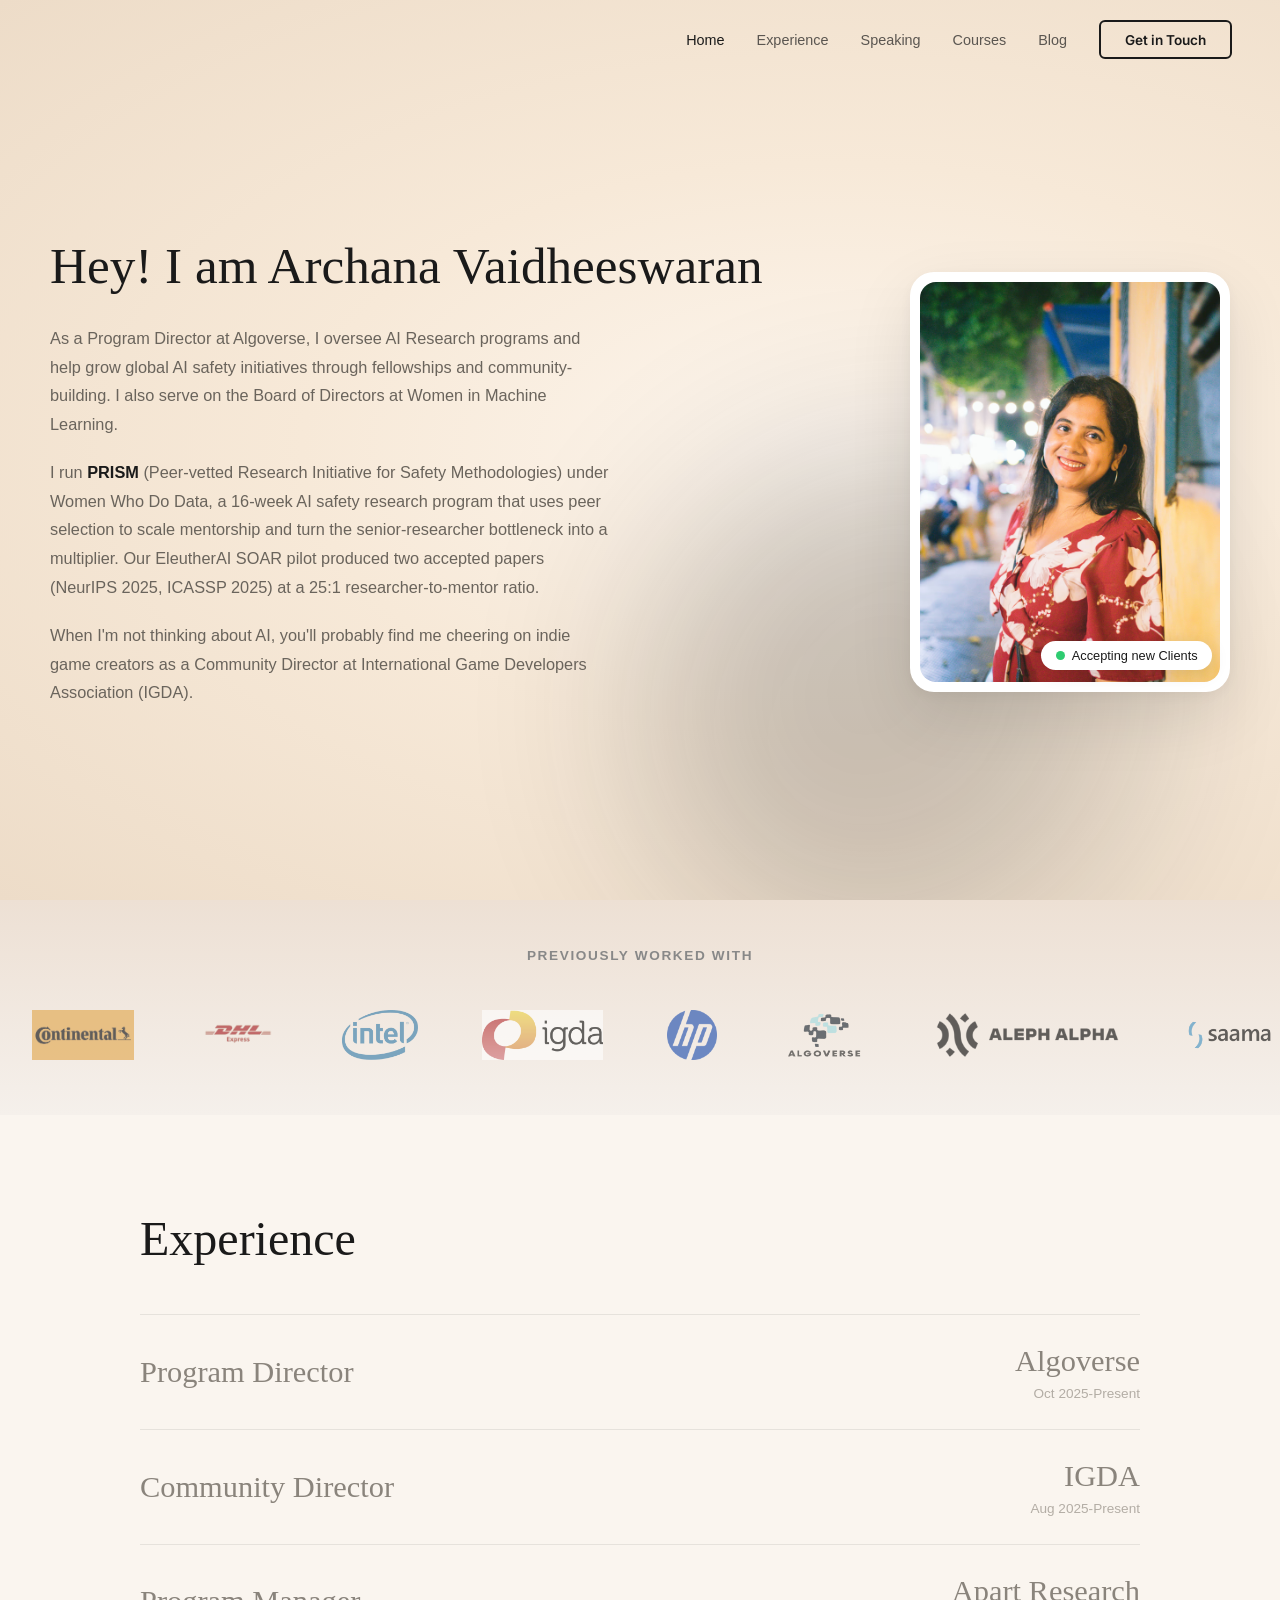
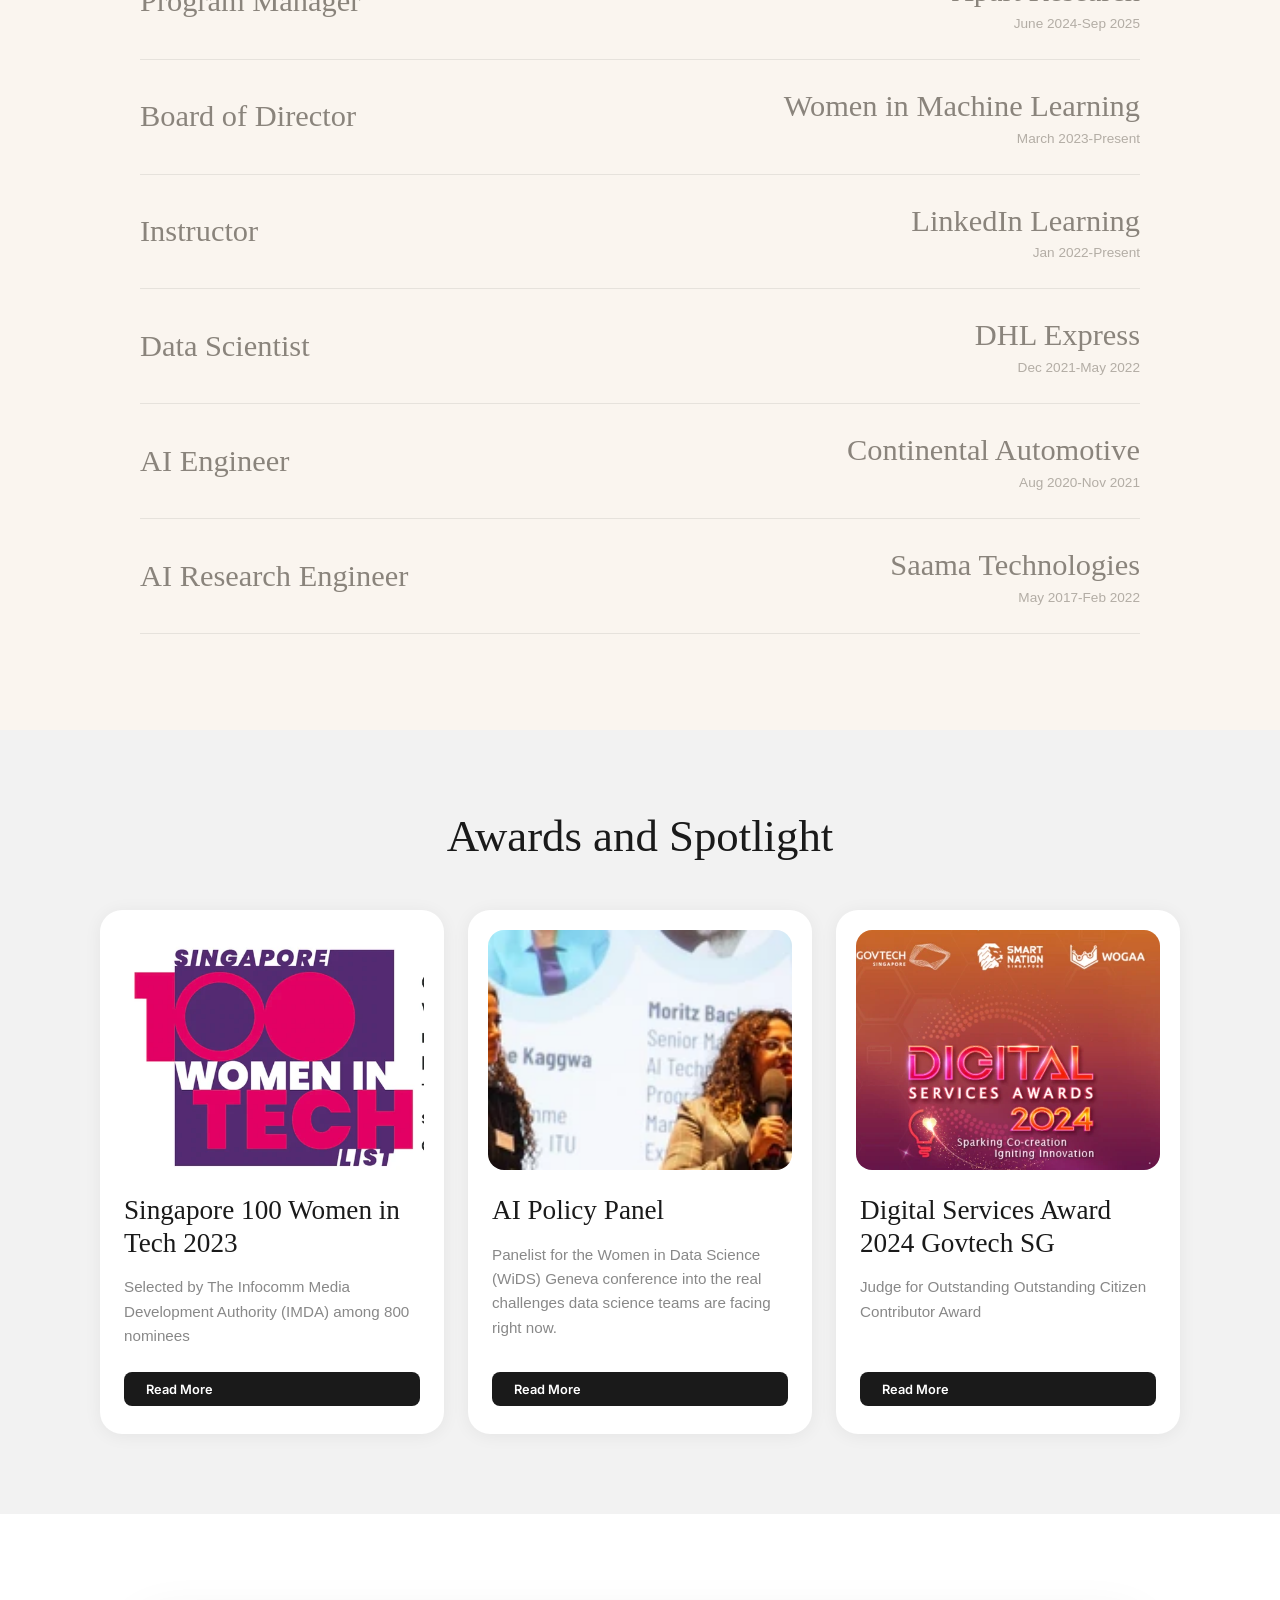
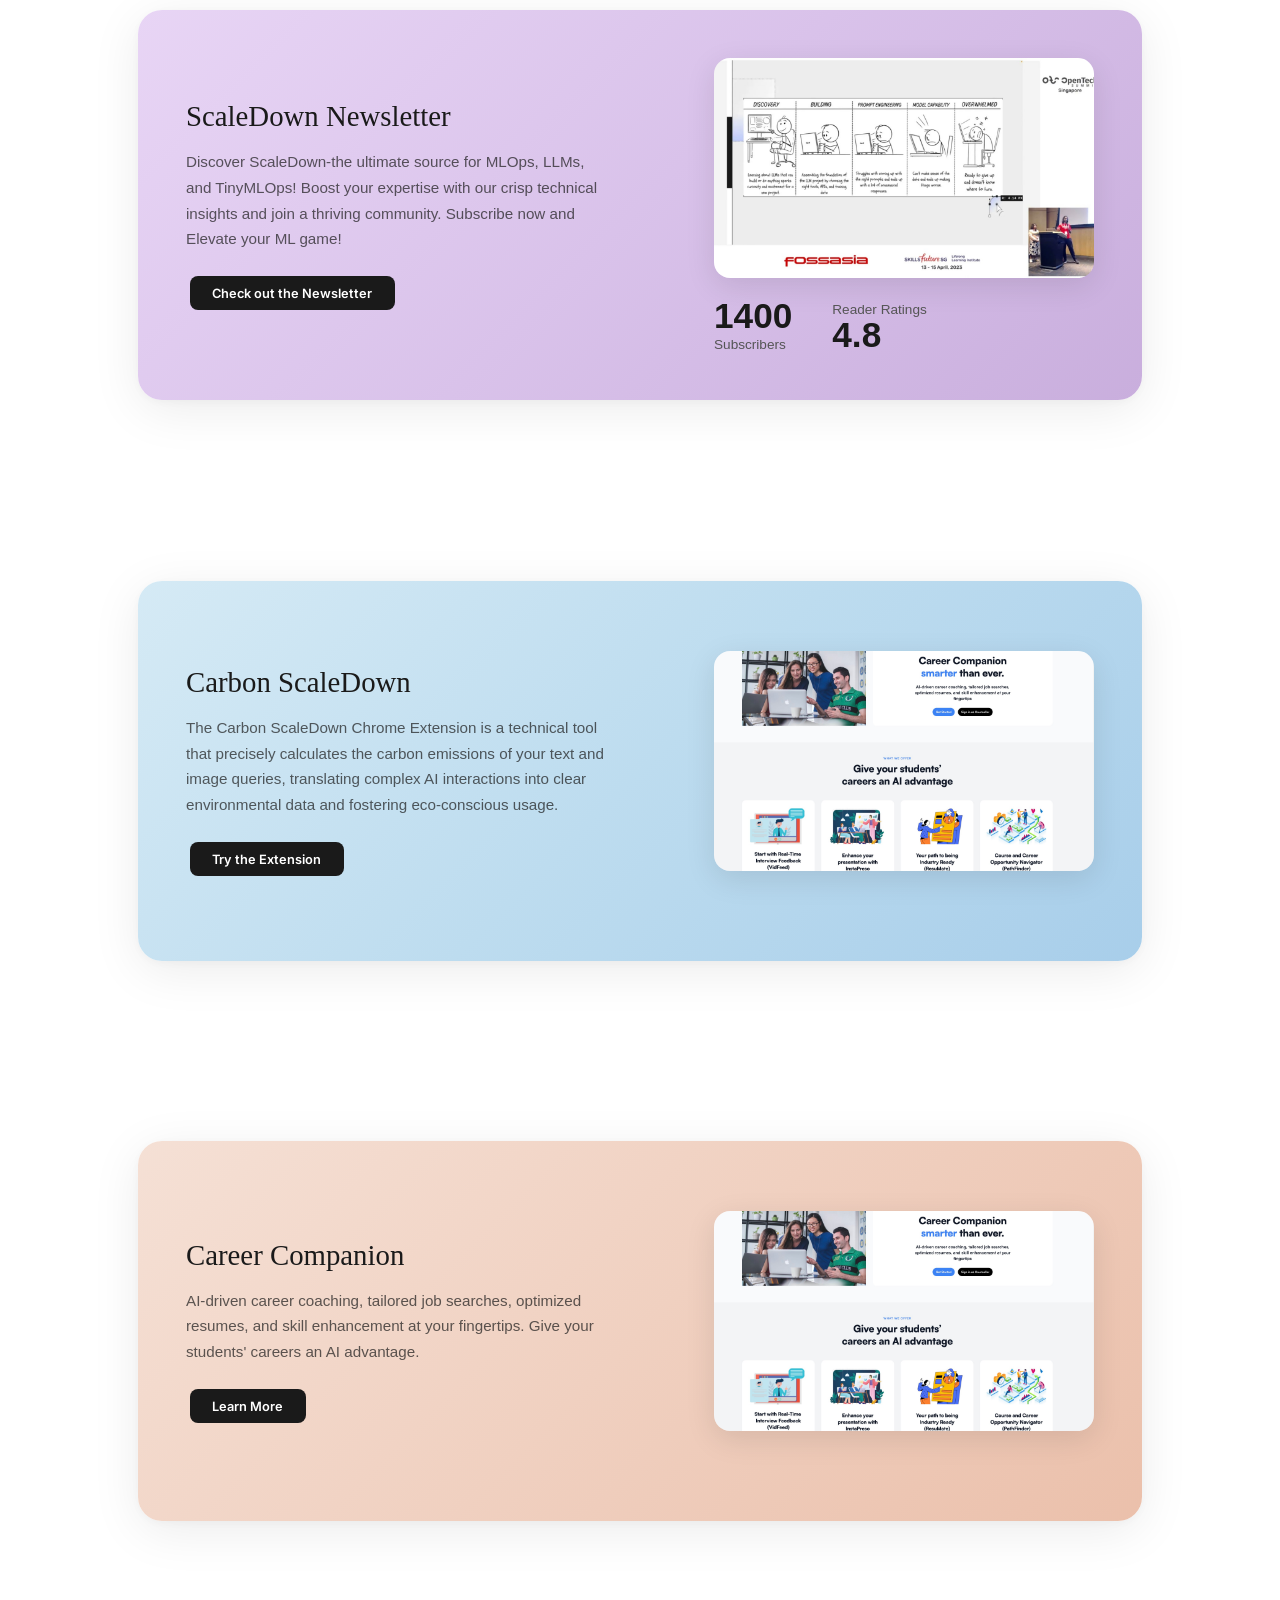
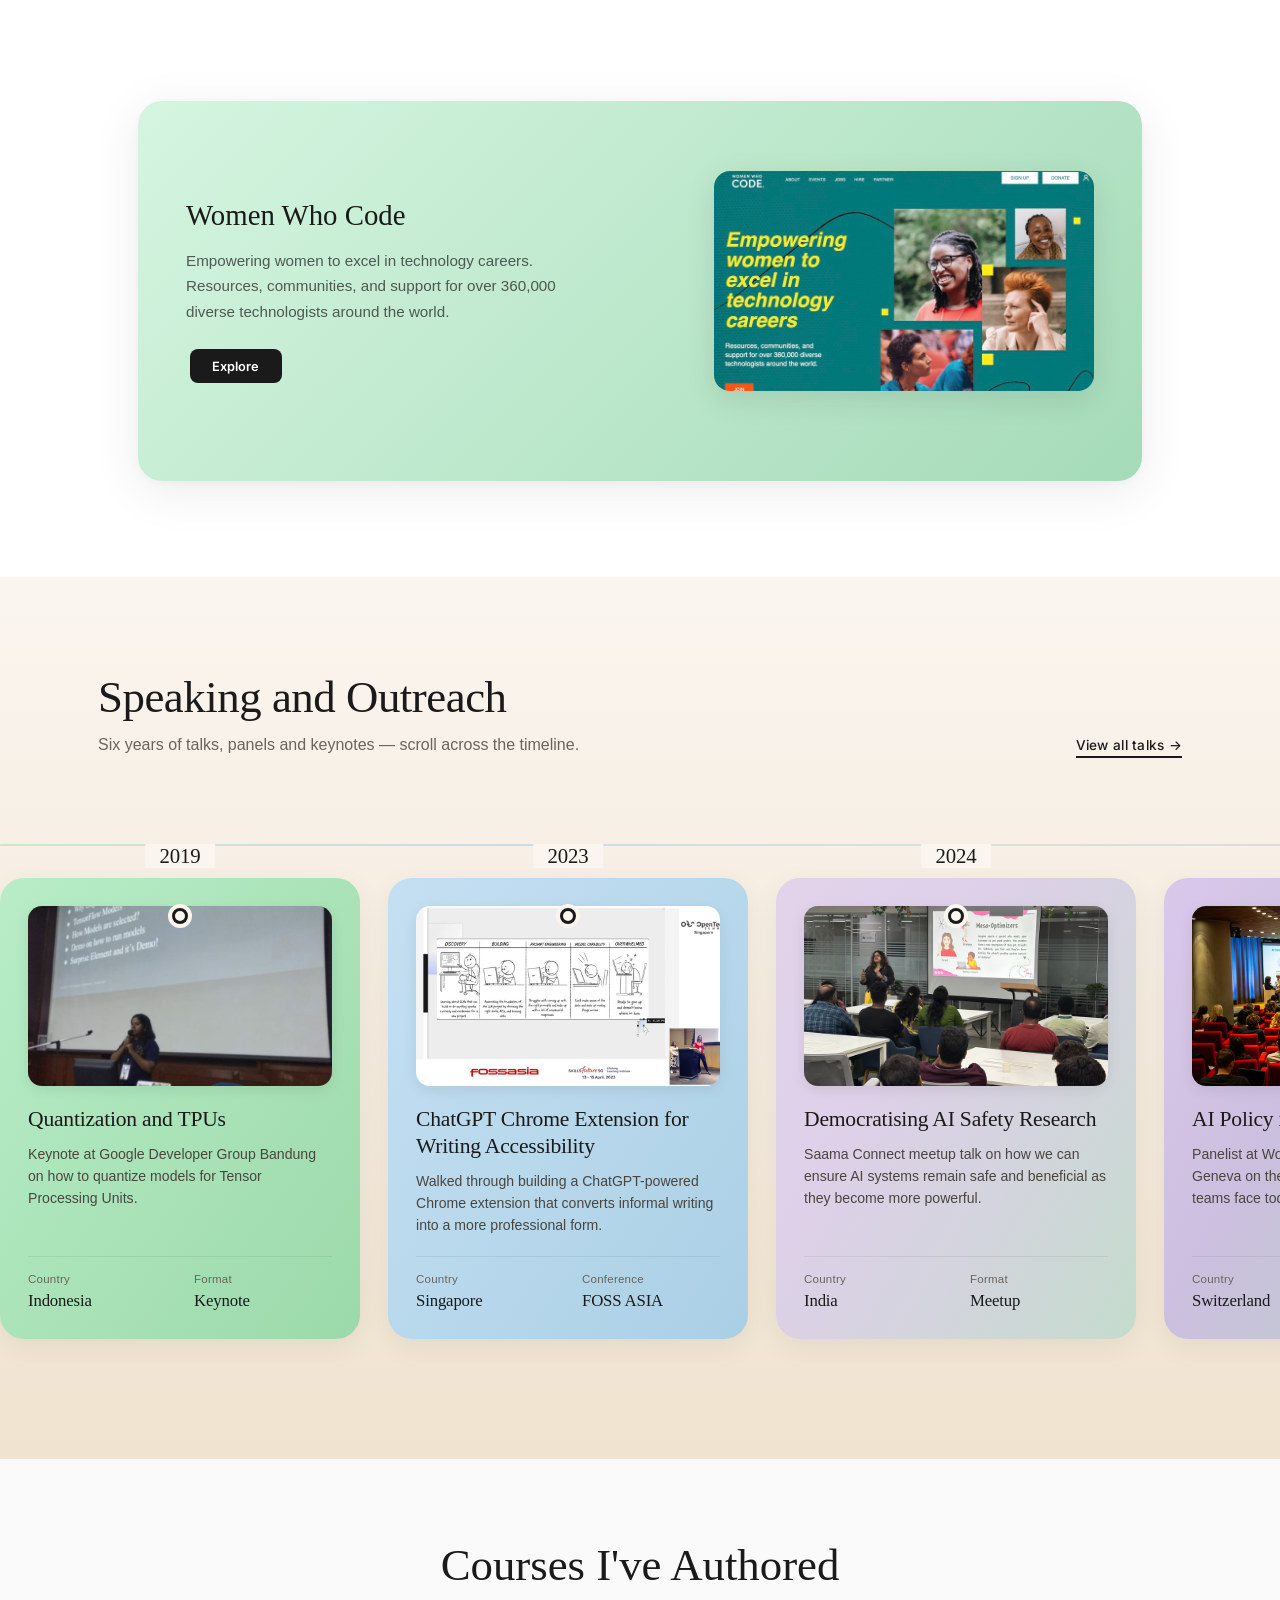
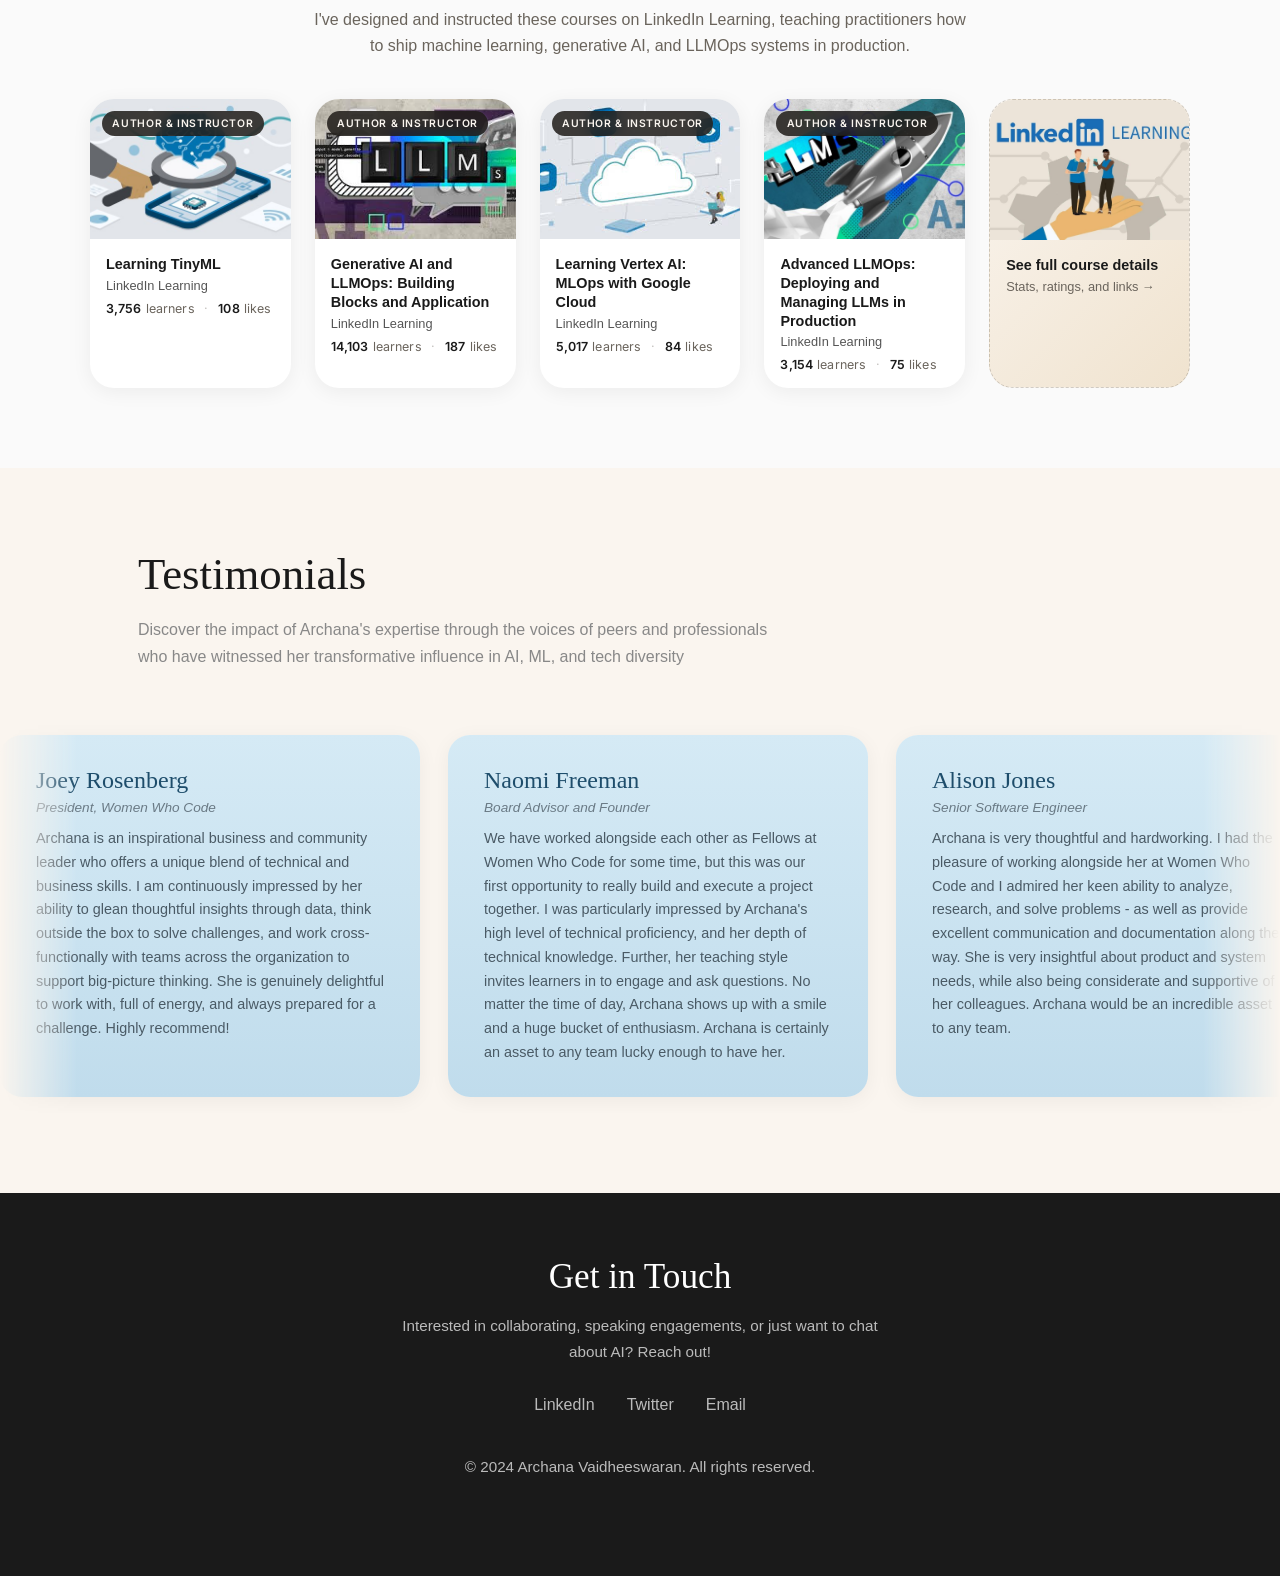
==== commit c32fb097: "Use real LinkedIn analytics on courses pages + redesign catalog CTA - Update /courses learner counts" ====
--- a/index.html
+++ b/index.html
@@ -408,24 +408,28 @@
         <span class="course-tag">Author &amp; Instructor</span>
         <h4>Learning TinyML</h4>
         <p>LinkedIn Learning</p>
+        <div class="course-stats"><strong>3,756</strong> learners <span>&middot;</span> <strong>108</strong> likes</div>
       </div>
       <div class="course-card">
         <img src="images/courses/genai-llmops.jpeg" alt="Generative AI and LLMOps" />
         <span class="course-tag">Author &amp; Instructor</span>
         <h4>Generative AI and LLMOps: Building Blocks and Application</h4>
         <p>LinkedIn Learning</p>
+        <div class="course-stats"><strong>14,103</strong> learners <span>&middot;</span> <strong>187</strong> likes</div>
       </div>
       <div class="course-card">
         <img src="images/courses/vertex-ai.jpeg" alt="Vertex AI MLOps" />
         <span class="course-tag">Author &amp; Instructor</span>
         <h4>Learning Vertex AI: MLOps with Google Cloud</h4>
         <p>LinkedIn Learning</p>
+        <div class="course-stats"><strong>5,017</strong> learners <span>&middot;</span> <strong>84</strong> likes</div>
       </div>
       <div class="course-card">
         <img src="images/courses/advanced-llmops.jpeg" alt="Advanced LLMOps" />
         <span class="course-tag">Author &amp; Instructor</span>
         <h4>Advanced LLMOps: Deploying and Managing LLMs in Production</h4>
         <p>LinkedIn Learning</p>
+        <div class="course-stats"><strong>3,154</strong> learners <span>&middot;</span> <strong>75</strong> likes</div>
       </div>
       <a href="courses/" class="course-card course-card--more">
         <img src="images/courses/linkedin-learning.jpg" alt="LinkedIn Learning" />
--- a/styles.css
+++ b/styles.css
@@ -965,64 +965,69 @@
 }
 
 .courses-catalog-cta {
-  display: flex;
-  align-items: center;
-  justify-content: space-between;
-  gap: 2rem;
-  padding: 2rem 2.5rem;
+  margin-top: 1rem;
+  padding: 3.5rem 2.5rem;
   background: linear-gradient(135deg, #1f1c18 0%, #3d3832 100%);
   color: #faf5ef;
-  border-radius: 24px;
-  text-decoration: none;
-  transition: transform 0.3s ease, box-shadow 0.3s ease;
-}
-
-.courses-catalog-cta:hover {
-  transform: translateY(-3px);
-  box-shadow: 0 20px 50px -15px rgba(31, 28, 24, 0.35);
-}
-
-.courses-catalog-cta:hover .courses-catalog-cta-arrow {
-  transform: translateX(6px);
-}
-
-.courses-catalog-cta-text h3 {
+  border-radius: 28px;
+  text-align: center;
+  box-shadow: 0 20px 50px -15px rgba(31, 28, 24, 0.25);
+}
+
+.courses-catalog-cta h3 {
   font-family: var(--font-serif);
-  font-size: 1.6rem;
+  font-size: 2rem;
   font-weight: 400;
-  margin-bottom: 0.4rem;
+  line-height: 1.2;
+  margin-bottom: 0.8rem;
   color: #faf5ef;
   letter-spacing: -0.01em;
 }
 
-.courses-catalog-cta-text p {
+.courses-catalog-cta p {
   font-family: var(--font-sans);
-  font-size: 0.95rem;
-  line-height: 1.55;
-  color: rgba(250, 245, 239, 0.7);
+  font-size: 1rem;
+  line-height: 1.65;
+  color: rgba(250, 245, 239, 0.78);
   max-width: 560px;
-}
-
-.courses-catalog-cta-arrow {
-  font-family: var(--font-serif);
-  font-size: 2.4rem;
-  flex-shrink: 0;
-  transition: transform 0.3s ease;
+  margin: 0 auto 2rem;
+}
+
+.courses-catalog-cta-btn {
+  display: inline-block;
+  font-family: var(--font-ui);
+  font-size: 0.92rem;
+  font-weight: 600;
+  letter-spacing: 0.01em;
+  padding: 1rem 2.25rem;
+  background: #faf5ef;
+  color: #1f1c18;
+  border-radius: 100px;
+  text-decoration: none;
+  transition: transform 0.25s ease, box-shadow 0.25s ease, background 0.25s ease;
+}
+
+.courses-catalog-cta-btn:hover {
+  background: #fff;
+  transform: translateY(-2px);
+  box-shadow: 0 12px 28px rgba(0, 0, 0, 0.3);
 }
 
 @media (max-width: 700px) {
   .courses-catalog-cta {
-    flex-direction: column;
-    align-items: flex-start;
-    gap: 1rem;
-    padding: 1.75rem;
-  }
-  .courses-catalog-cta-text h3 {
-    font-size: 1.3rem;
-  }
-  .courses-catalog-cta-arrow {
-    align-self: flex-end;
-    font-size: 2rem;
+    padding: 2.5rem 1.75rem;
+    border-radius: 22px;
+  }
+  .courses-catalog-cta h3 {
+    font-size: 1.5rem;
+  }
+  .courses-catalog-cta p {
+    font-size: 0.95rem;
+    margin-bottom: 1.5rem;
+  }
+  .courses-catalog-cta-btn {
+    padding: 0.85rem 1.75rem;
+    font-size: 0.85rem;
   }
 }
 
@@ -1604,7 +1609,25 @@
 .course-card p {
   font-size: 0.8rem;
   color: var(--color-text);
+  padding: 0 1rem 0.5rem;
+}
+
+.course-stats {
+  font-family: var(--font-ui);
+  font-size: 0.78rem;
+  color: #6a645c;
   padding: 0 1rem 1rem;
+  letter-spacing: 0.01em;
+}
+
+.course-stats strong {
+  color: var(--color-dark);
+  font-weight: 600;
+}
+
+.course-stats span {
+  margin: 0 0.35rem;
+  opacity: 0.4;
 }
 
 .course-card--more {
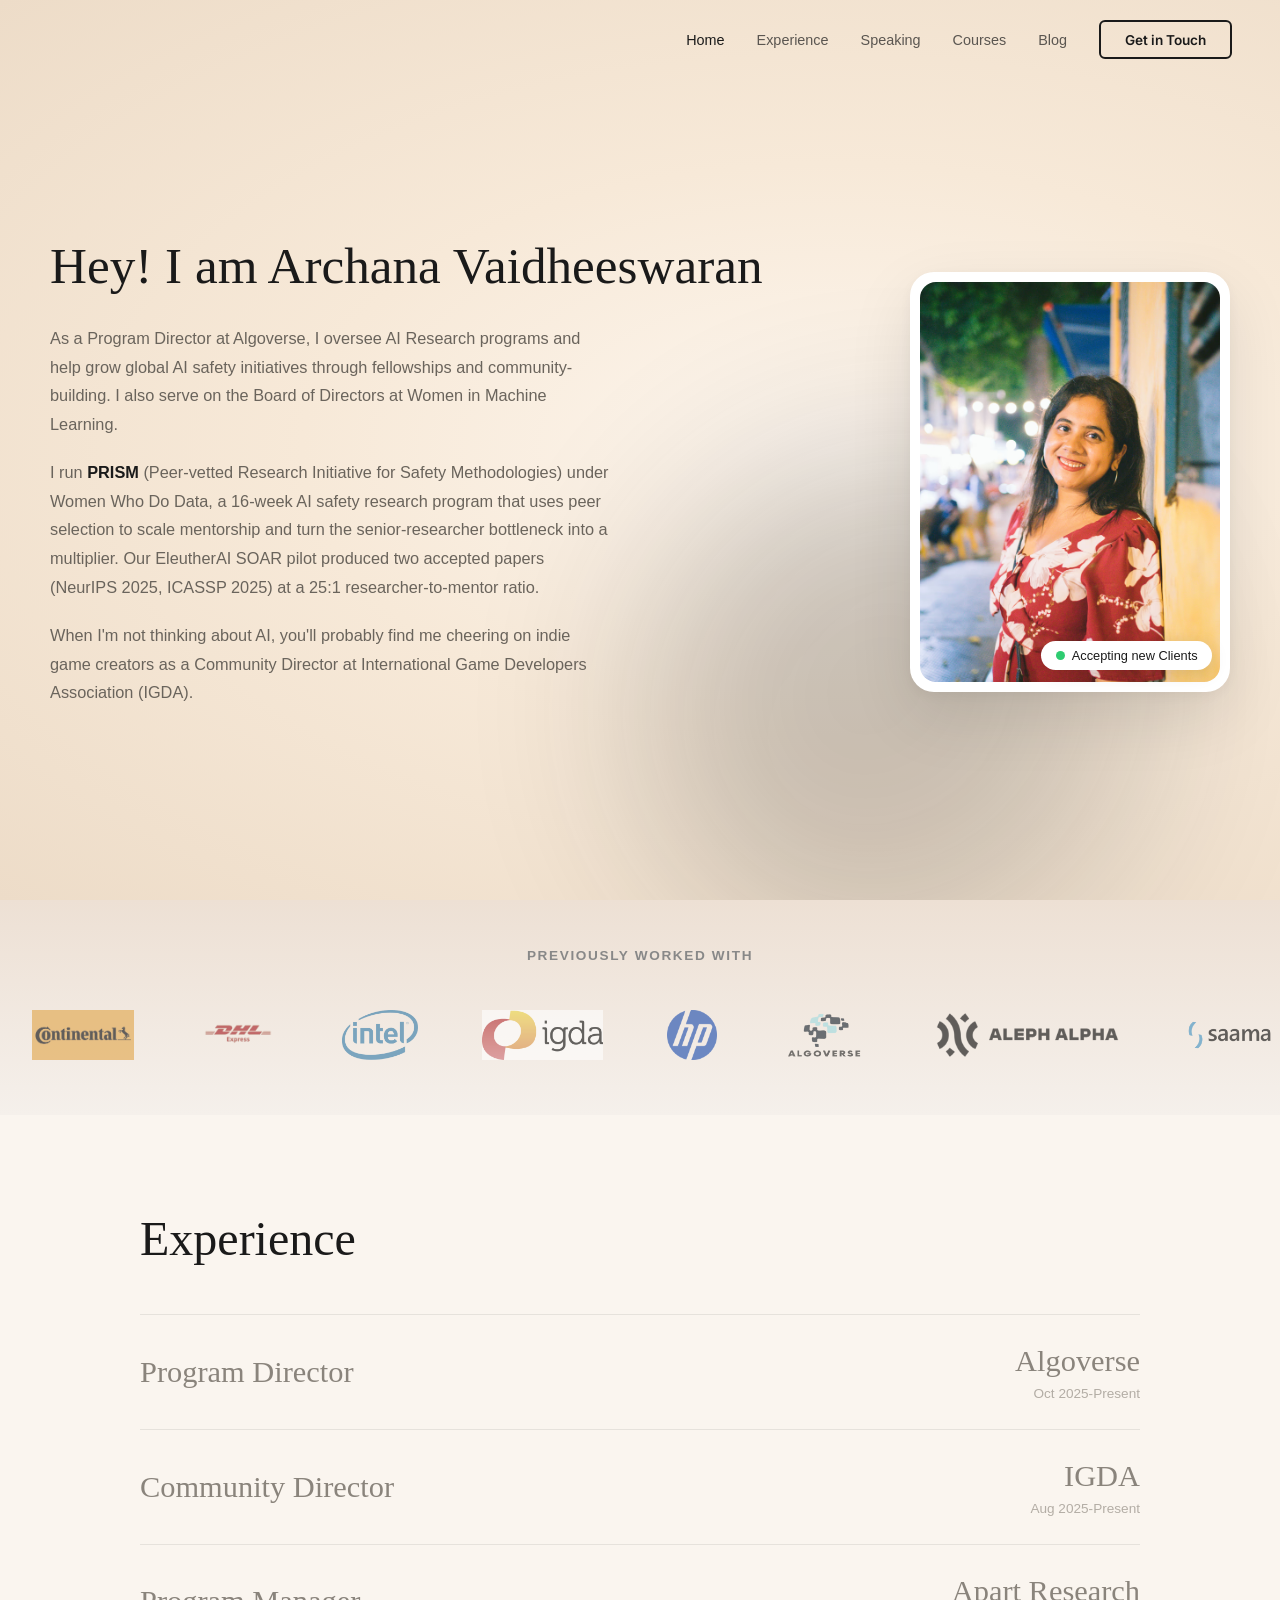
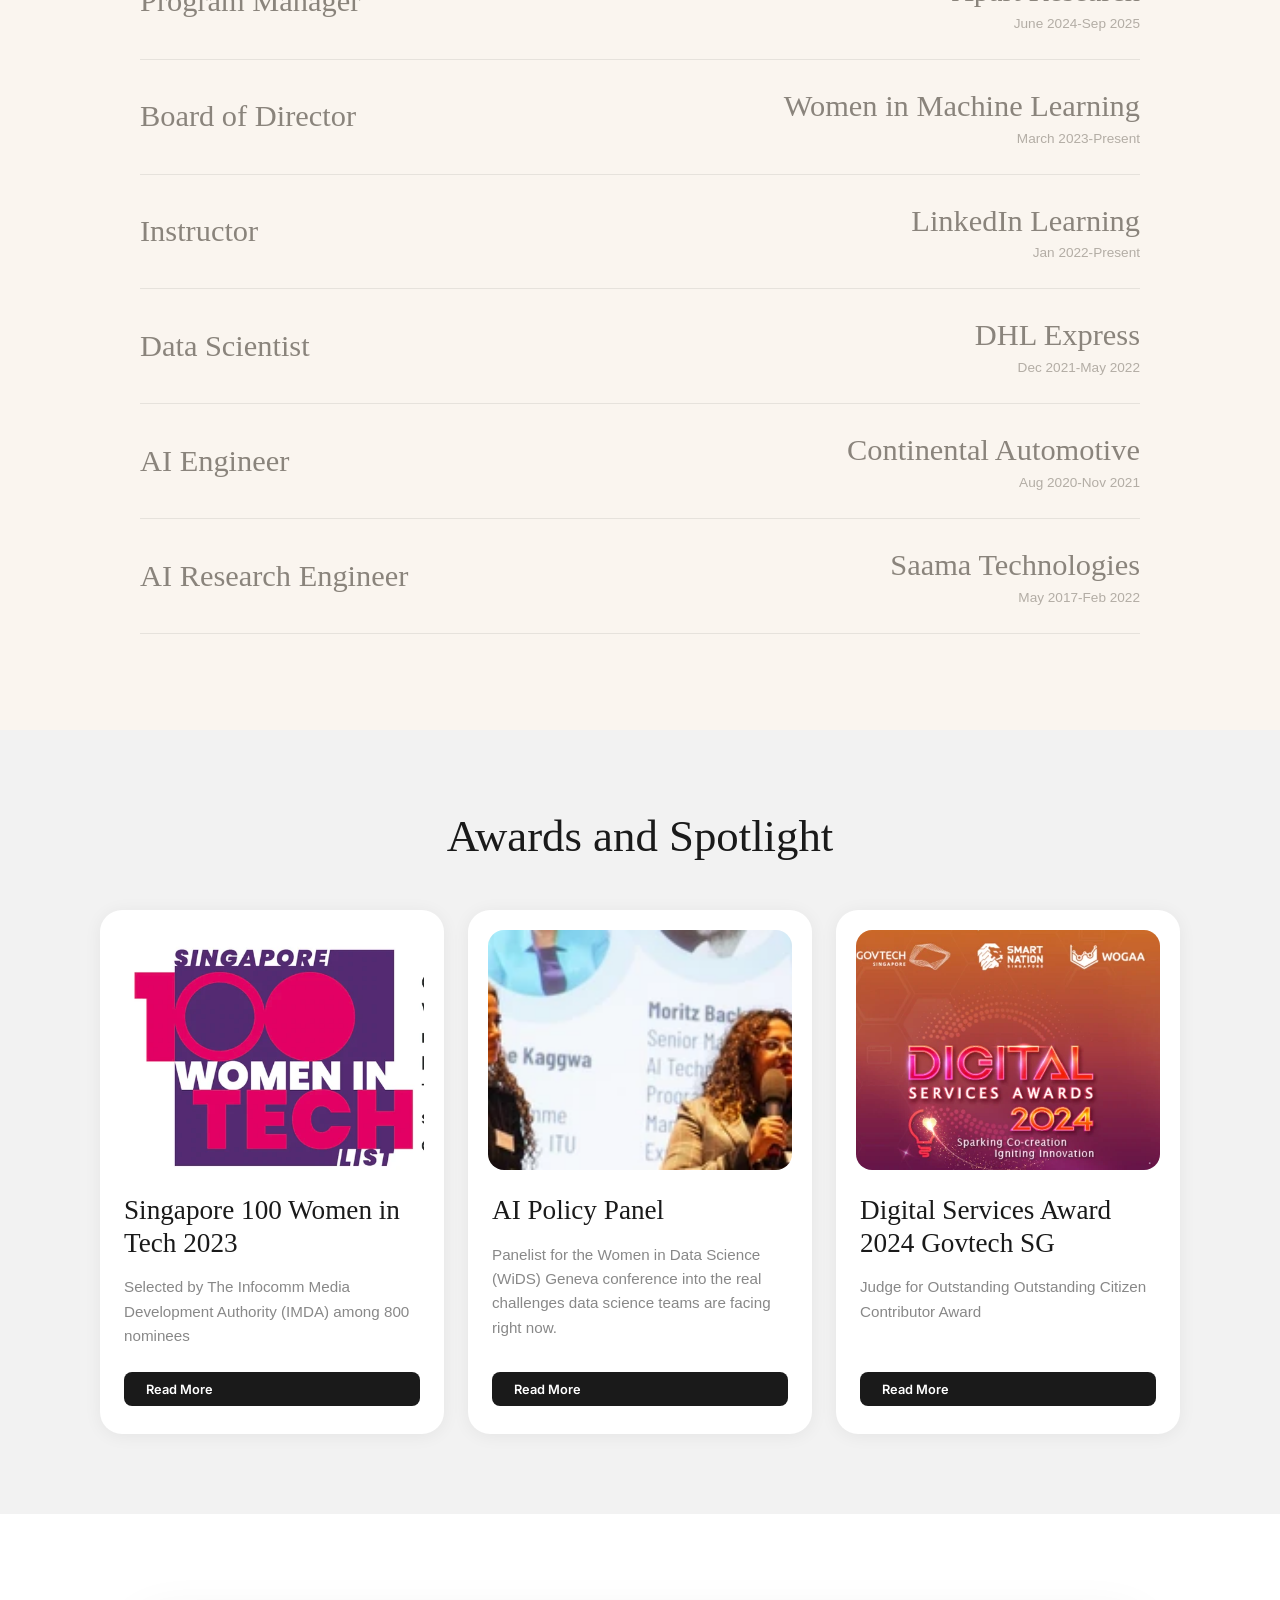
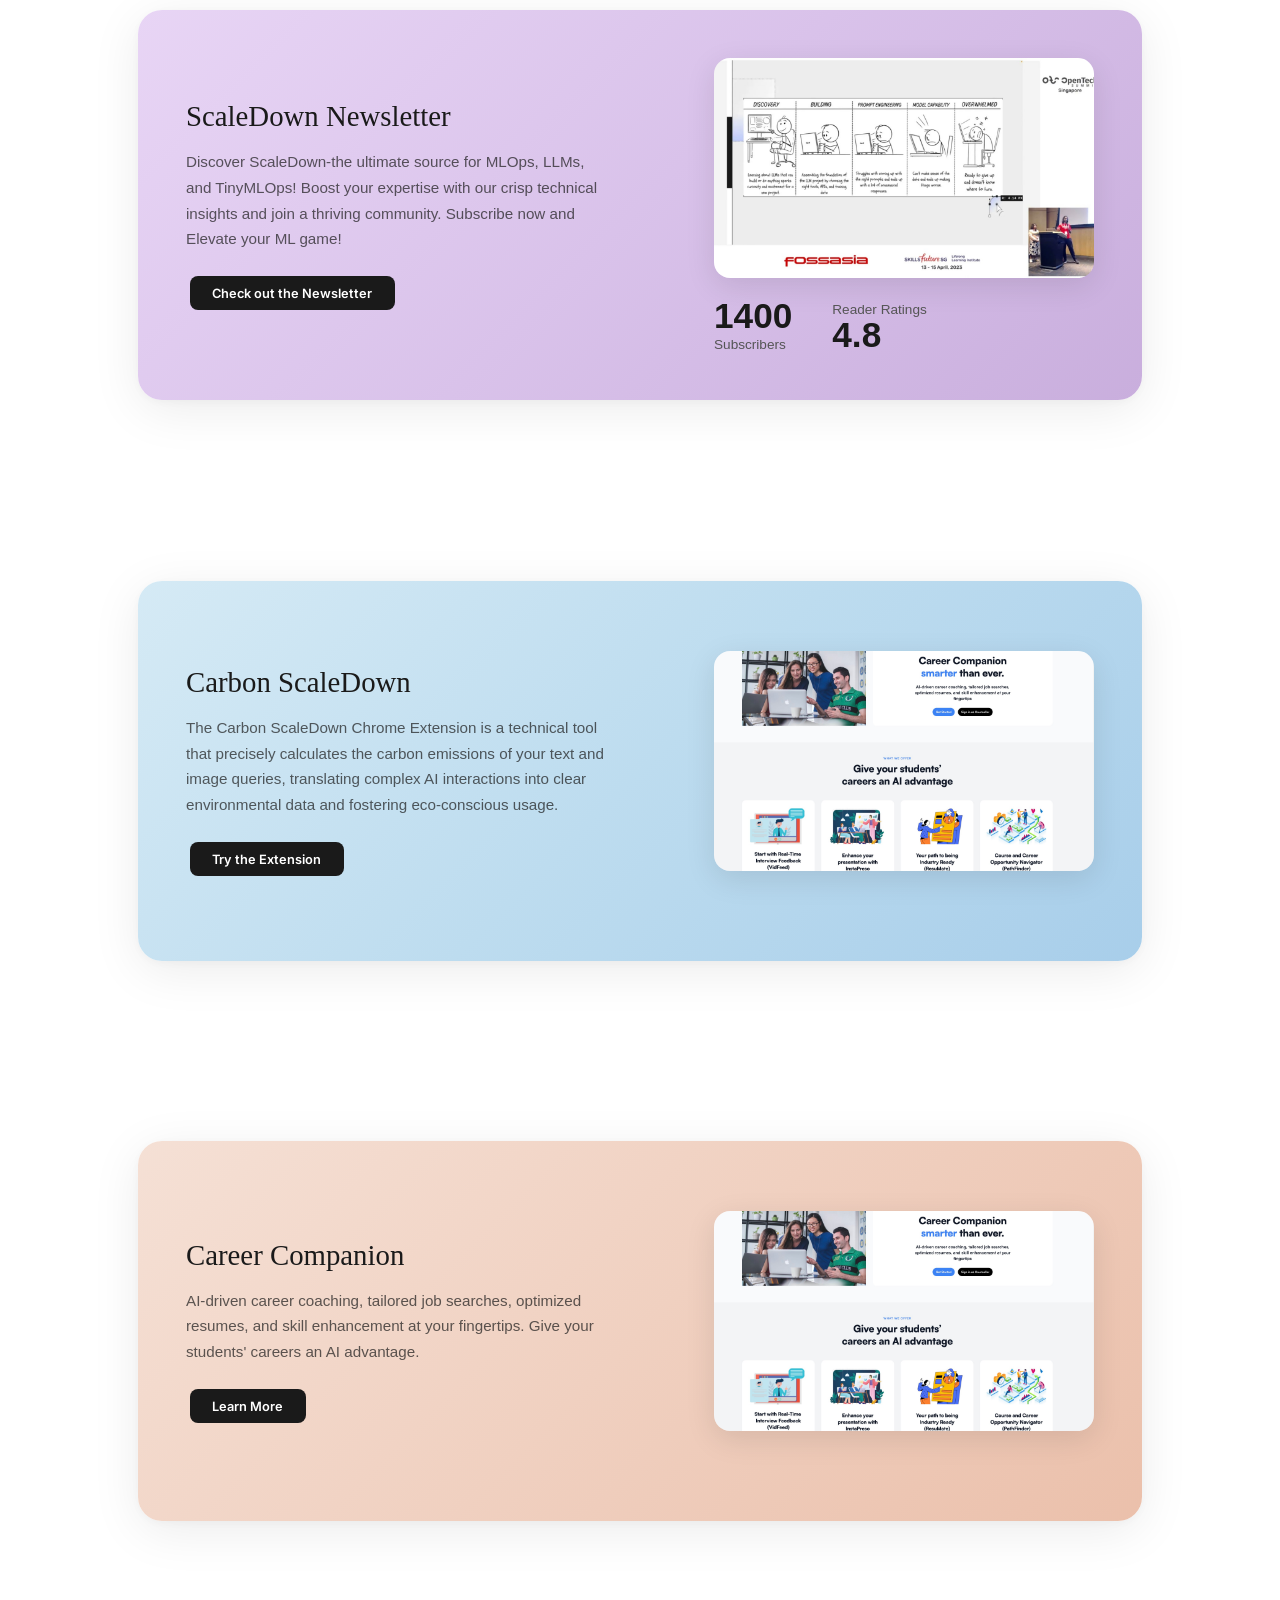
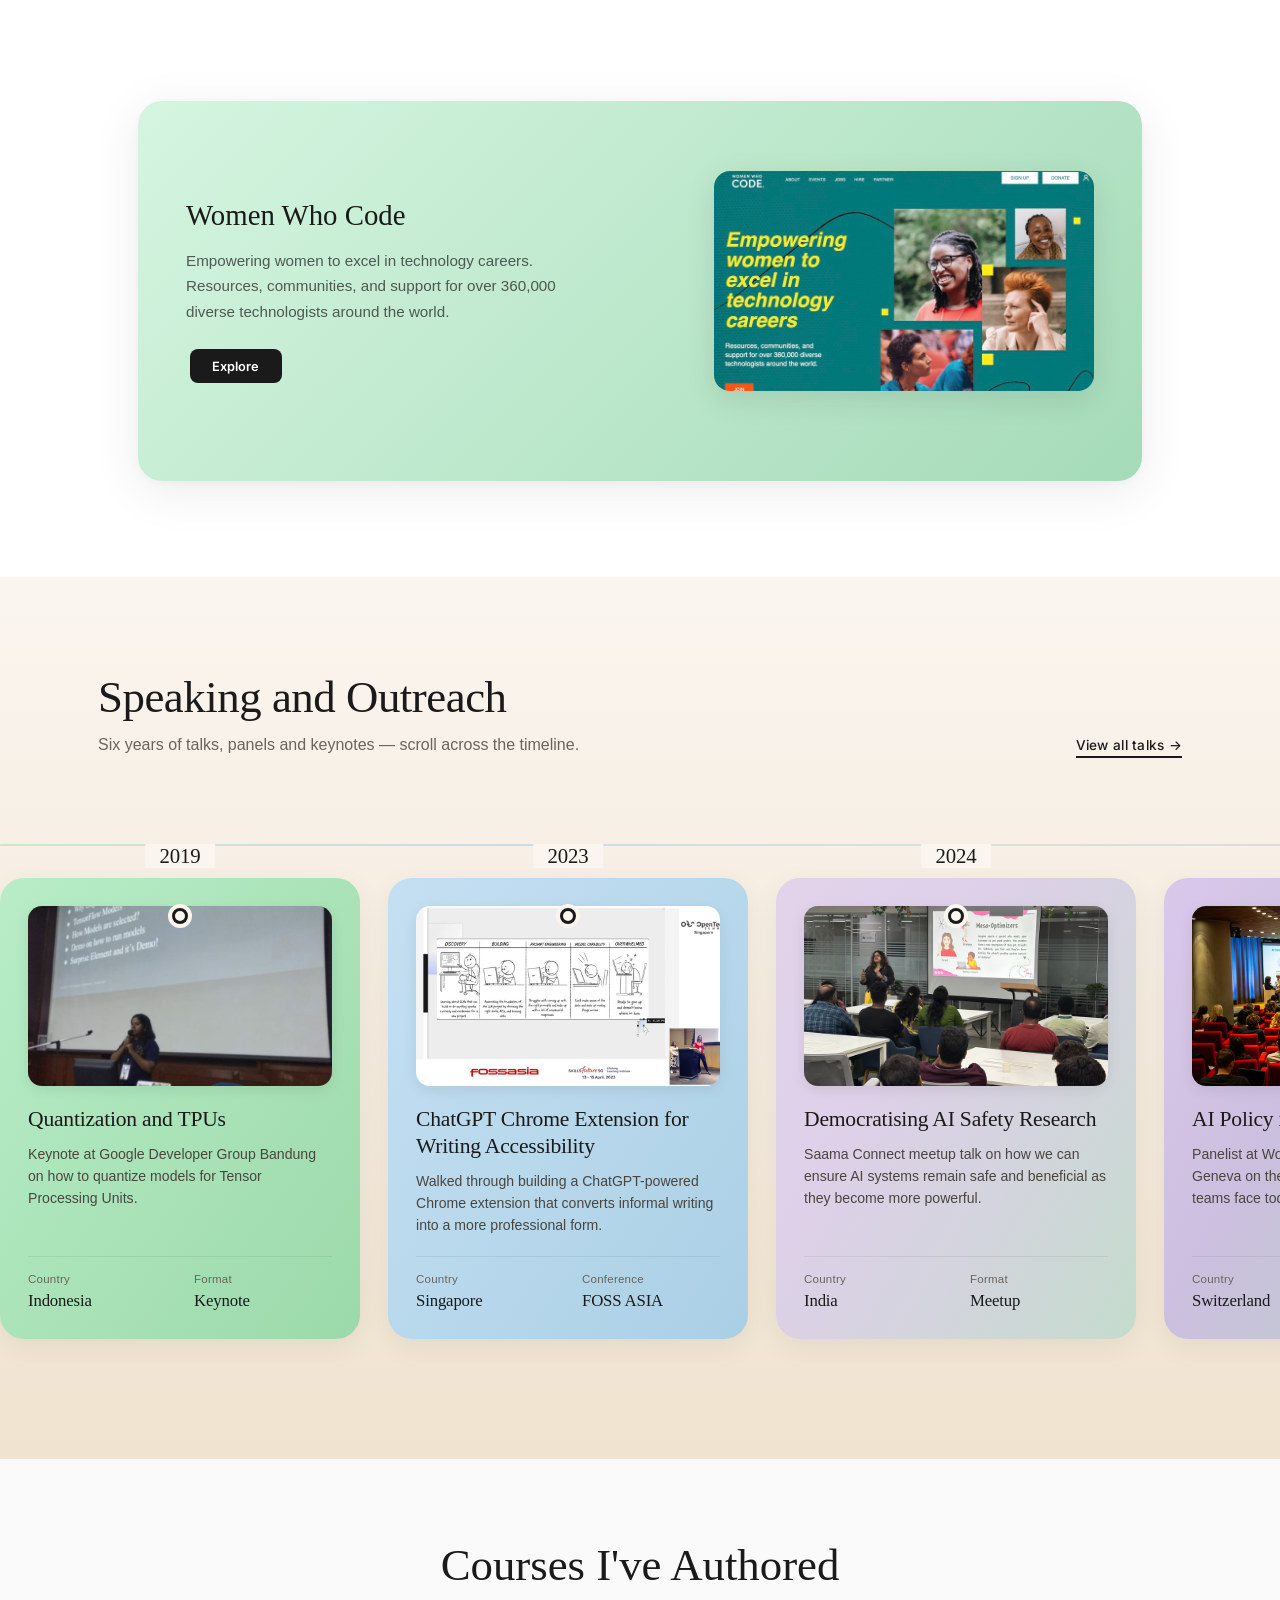
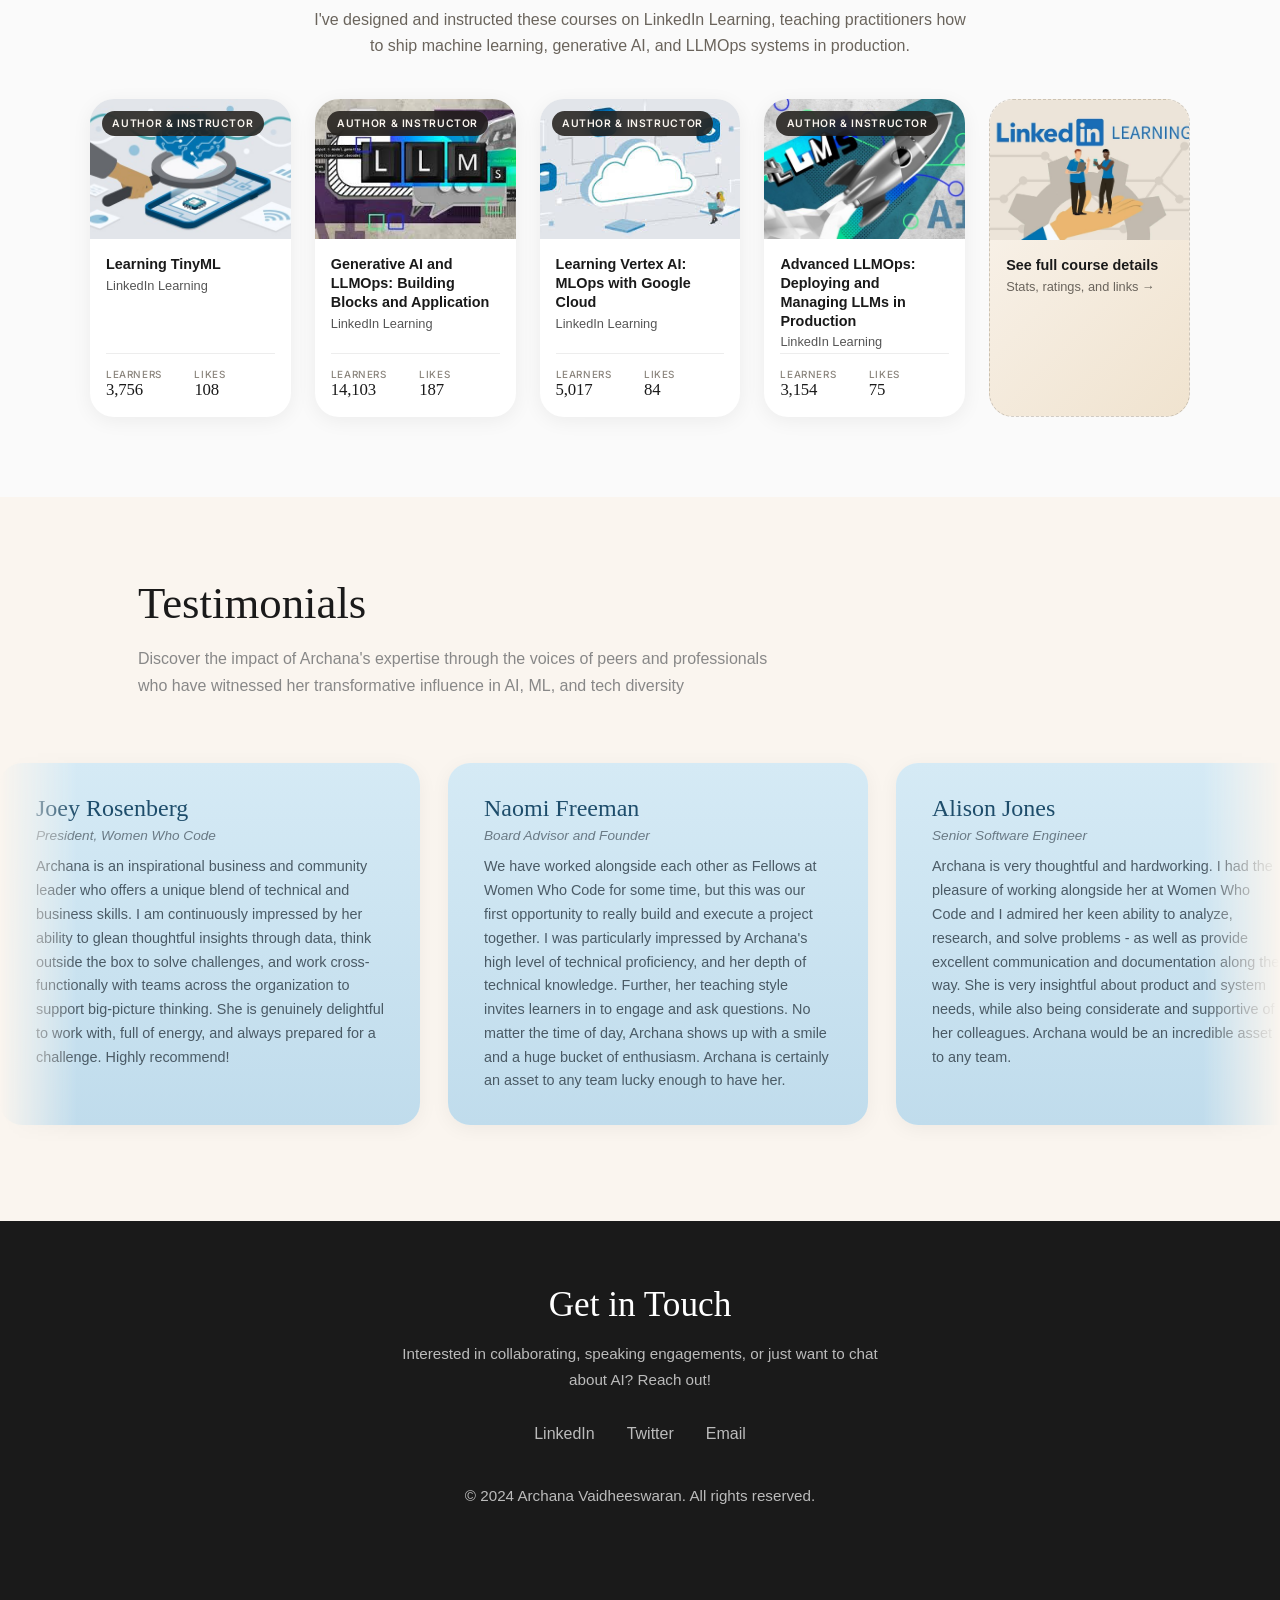
==== commit 87644324: "Fix homepage course-card stat overflow and spacing - Wrap card text in a flex .course-card-body so t" ====
--- a/index.html
+++ b/index.html
@@ -406,35 +406,57 @@
       <div class="course-card">
         <img src="images/courses/tinyml.jpeg" alt="Learning TinyML" />
         <span class="course-tag">Author &amp; Instructor</span>
-        <h4>Learning TinyML</h4>
-        <p>LinkedIn Learning</p>
-        <div class="course-stats"><strong>3,756</strong> learners <span>&middot;</span> <strong>108</strong> likes</div>
+        <div class="course-card-body">
+          <h4>Learning TinyML</h4>
+          <p>LinkedIn Learning</p>
+          <div class="course-stats">
+            <div class="course-stat"><span class="course-stat-label">Learners</span><span class="course-stat-value">3,756</span></div>
+            <div class="course-stat"><span class="course-stat-label">Likes</span><span class="course-stat-value">108</span></div>
+          </div>
+        </div>
       </div>
       <div class="course-card">
         <img src="images/courses/genai-llmops.jpeg" alt="Generative AI and LLMOps" />
         <span class="course-tag">Author &amp; Instructor</span>
-        <h4>Generative AI and LLMOps: Building Blocks and Application</h4>
-        <p>LinkedIn Learning</p>
-        <div class="course-stats"><strong>14,103</strong> learners <span>&middot;</span> <strong>187</strong> likes</div>
+        <div class="course-card-body">
+          <h4>Generative AI and LLMOps: Building Blocks and Application</h4>
+          <p>LinkedIn Learning</p>
+          <div class="course-stats">
+            <div class="course-stat"><span class="course-stat-label">Learners</span><span class="course-stat-value">14,103</span></div>
+            <div class="course-stat"><span class="course-stat-label">Likes</span><span class="course-stat-value">187</span></div>
+          </div>
+        </div>
       </div>
       <div class="course-card">
         <img src="images/courses/vertex-ai.jpeg" alt="Vertex AI MLOps" />
         <span class="course-tag">Author &amp; Instructor</span>
-        <h4>Learning Vertex AI: MLOps with Google Cloud</h4>
-        <p>LinkedIn Learning</p>
-        <div class="course-stats"><strong>5,017</strong> learners <span>&middot;</span> <strong>84</strong> likes</div>
+        <div class="course-card-body">
+          <h4>Learning Vertex AI: MLOps with Google Cloud</h4>
+          <p>LinkedIn Learning</p>
+          <div class="course-stats">
+            <div class="course-stat"><span class="course-stat-label">Learners</span><span class="course-stat-value">5,017</span></div>
+            <div class="course-stat"><span class="course-stat-label">Likes</span><span class="course-stat-value">84</span></div>
+          </div>
+        </div>
       </div>
       <div class="course-card">
         <img src="images/courses/advanced-llmops.jpeg" alt="Advanced LLMOps" />
         <span class="course-tag">Author &amp; Instructor</span>
-        <h4>Advanced LLMOps: Deploying and Managing LLMs in Production</h4>
-        <p>LinkedIn Learning</p>
-        <div class="course-stats"><strong>3,154</strong> learners <span>&middot;</span> <strong>75</strong> likes</div>
+        <div class="course-card-body">
+          <h4>Advanced LLMOps: Deploying and Managing LLMs in Production</h4>
+          <p>LinkedIn Learning</p>
+          <div class="course-stats">
+            <div class="course-stat"><span class="course-stat-label">Learners</span><span class="course-stat-value">3,154</span></div>
+            <div class="course-stat"><span class="course-stat-label">Likes</span><span class="course-stat-value">75</span></div>
+          </div>
+        </div>
       </div>
       <a href="courses/" class="course-card course-card--more">
         <img src="images/courses/linkedin-learning.jpg" alt="LinkedIn Learning" />
-        <h4>See full course details</h4>
-        <p>Stats, ratings, and links &rarr;</p>
+        <div class="course-card-body">
+          <h4>See full course details</h4>
+          <p>Stats, ratings, and links &rarr;</p>
+        </div>
       </a>
     </div>
   </section>
--- a/styles.css
+++ b/styles.css
@@ -1562,11 +1562,15 @@
 
 .course-card {
   position: relative;
+  display: flex;
+  flex-direction: column;
   border-radius: var(--radius);
   overflow: hidden;
   background: var(--color-white);
   box-shadow: 0 4px 20px rgba(0,0,0,0.06);
   transition: transform 0.4s cubic-bezier(0.25, 0.46, 0.45, 0.94), box-shadow 0.4s;
+  text-decoration: none;
+  color: inherit;
 }
 
 .course-card:hover {
@@ -1578,6 +1582,7 @@
   width: 100%;
   height: 140px;
   object-fit: cover;
+  flex-shrink: 0;
 }
 
 .course-tag {
@@ -1598,36 +1603,62 @@
   z-index: 2;
 }
 
+.course-card-body {
+  display: flex;
+  flex-direction: column;
+  flex: 1;
+  padding: 1rem 1rem 1.1rem;
+  gap: 0.25rem;
+}
+
 .course-card h4 {
   font-family: var(--font-sans);
   font-size: 0.9rem;
   font-weight: 600;
-  padding: 1rem 1rem 0.25rem;
   line-height: 1.3;
+  margin: 0;
+  padding: 0;
 }
 
 .course-card p {
   font-size: 0.8rem;
   color: var(--color-text);
-  padding: 0 1rem 0.5rem;
+  margin: 0;
+  padding: 0;
 }
 
 .course-stats {
+  display: grid;
+  grid-template-columns: 1fr 1fr;
+  gap: 0.5rem;
+  margin-top: auto;
+  padding-top: 0.85rem;
+  border-top: 1px solid rgba(0, 0, 0, 0.07);
+}
+
+.course-stat {
+  display: flex;
+  flex-direction: column;
+  gap: 0.15rem;
+  min-width: 0;
+}
+
+.course-stat-label {
   font-family: var(--font-ui);
-  font-size: 0.78rem;
-  color: #6a645c;
-  padding: 0 1rem 1rem;
-  letter-spacing: 0.01em;
-}
-
-.course-stats strong {
+  font-size: 0.62rem;
+  font-weight: 500;
+  text-transform: uppercase;
+  letter-spacing: 0.06em;
+  color: #8a847c;
+}
+
+.course-stat-value {
+  font-family: var(--font-serif);
+  font-size: 1.05rem;
+  font-weight: 500;
   color: var(--color-dark);
-  font-weight: 600;
-}
-
-.course-stats span {
-  margin: 0 0.35rem;
-  opacity: 0.4;
+  line-height: 1;
+  letter-spacing: -0.01em;
 }
 
 .course-card--more {
@@ -2093,6 +2124,38 @@
   font-style: italic;
 }
 
+/* --- Background art for the tech-bro essay (single piece, sits behind text) --- */
+.blog-post--techbro {
+  position: relative;
+  isolation: isolate;
+  background: #faf5ef;
+}
+
+.blog-post--techbro .blog-post-bg {
+  position: absolute;
+  inset: 0;
+  background-image: url('../../images/blog/tech-bros-blobs.svg');
+  background-size: cover;
+  background-position: center top;
+  background-repeat: no-repeat;
+  opacity: 0.18;
+  z-index: -1;
+  pointer-events: none;
+}
+
+/* Soft cream wash so the text panel reads cleanly over the art */
+.blog-post--techbro .blog-post-bg::after {
+  content: '';
+  position: absolute;
+  inset: 0;
+  background: linear-gradient(180deg,
+    rgba(250, 245, 239, 0.0) 0%,
+    rgba(250, 245, 239, 0.55) 35%,
+    rgba(250, 245, 239, 0.92) 70%,
+    rgba(250, 245, 239, 1) 100%);
+  pointer-events: none;
+}
+
 /* --- Abstract figures (CSS-painted gradients used as inline blog art) --- */
 .post-abstract {
   margin: 3.5rem -4rem;
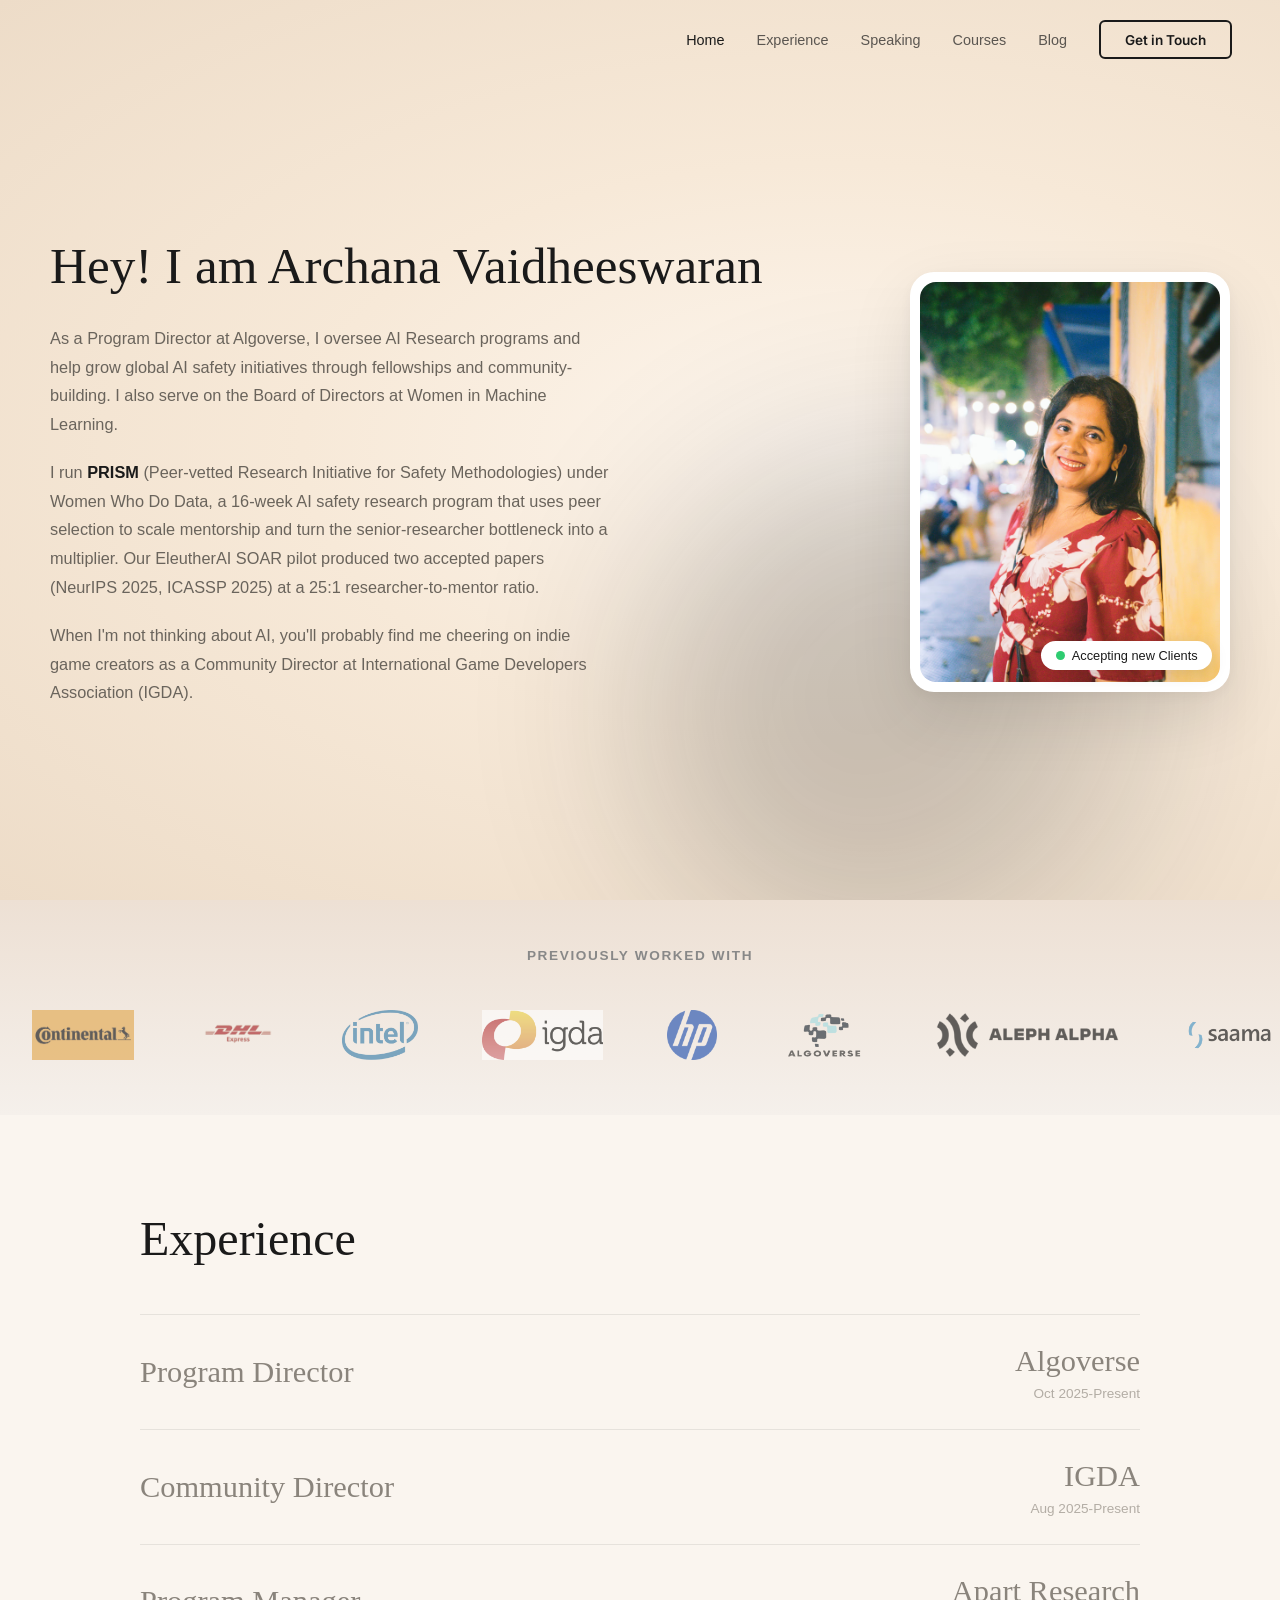
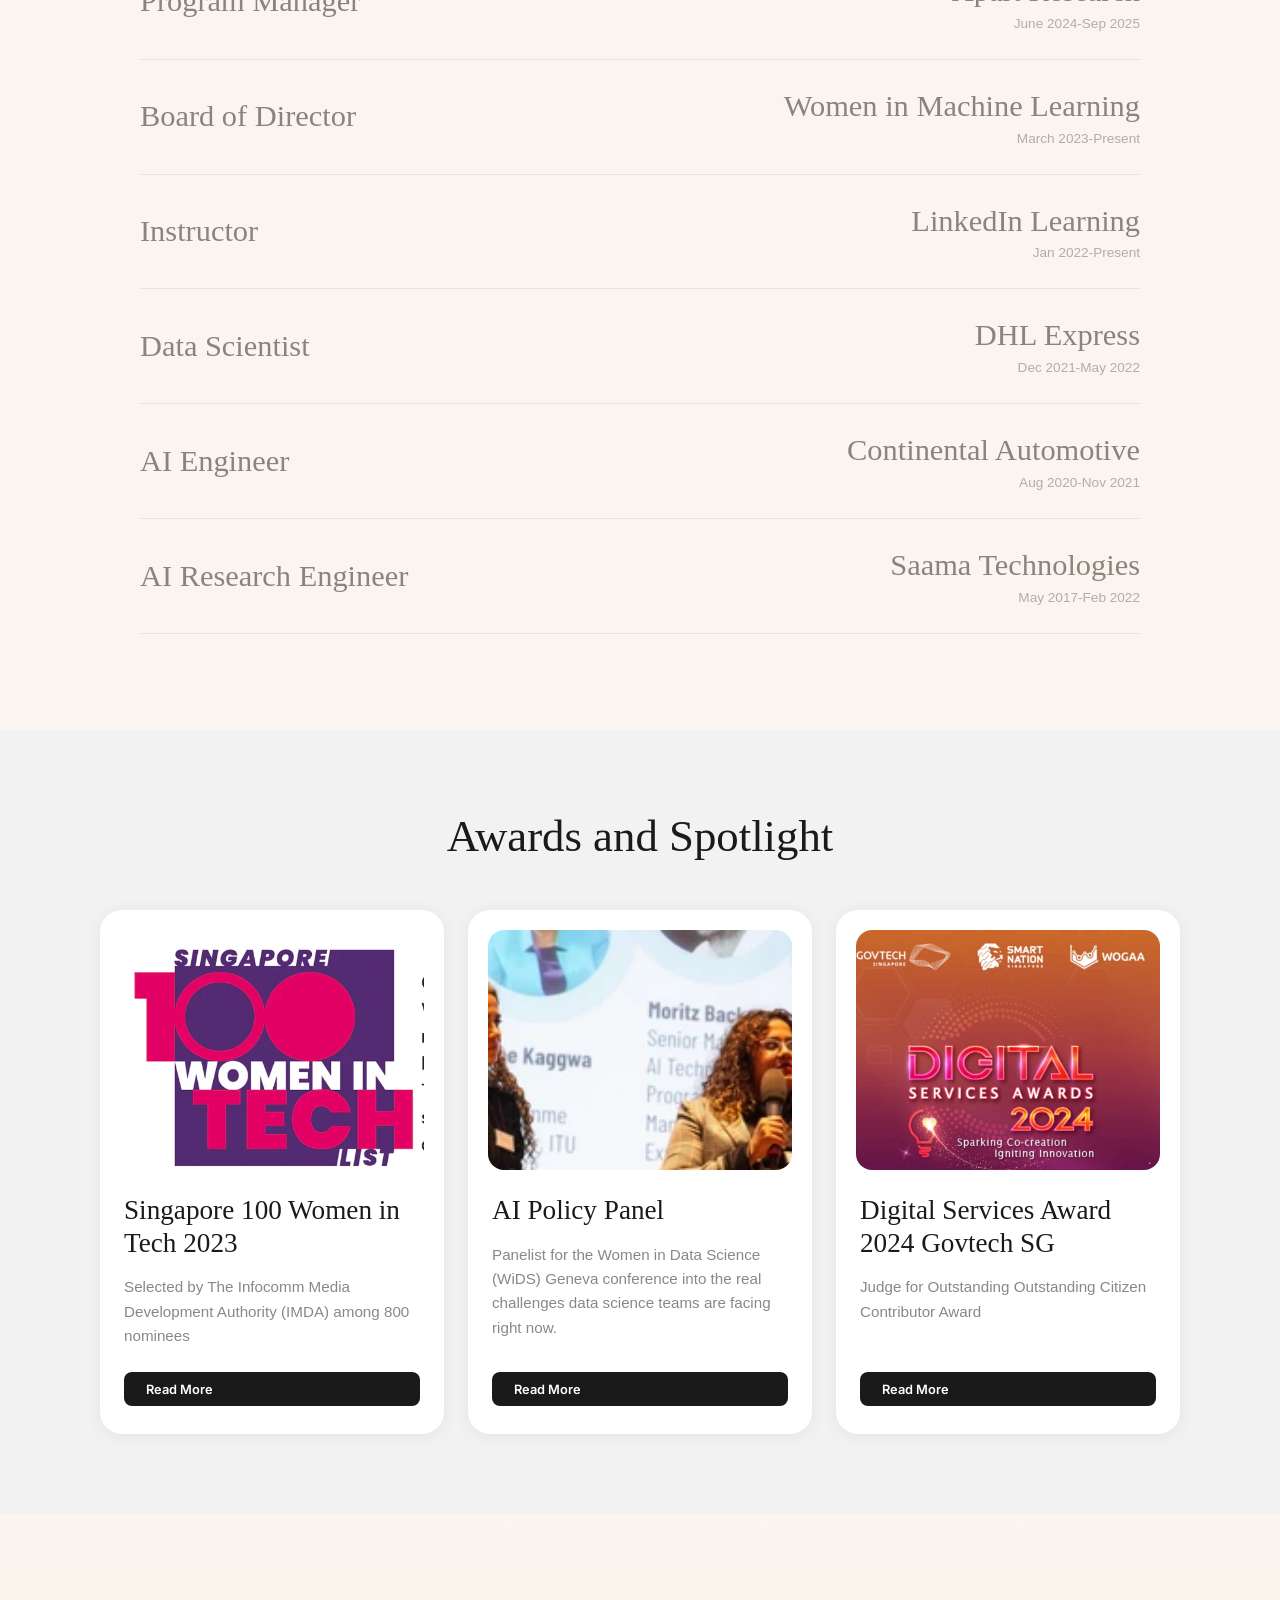
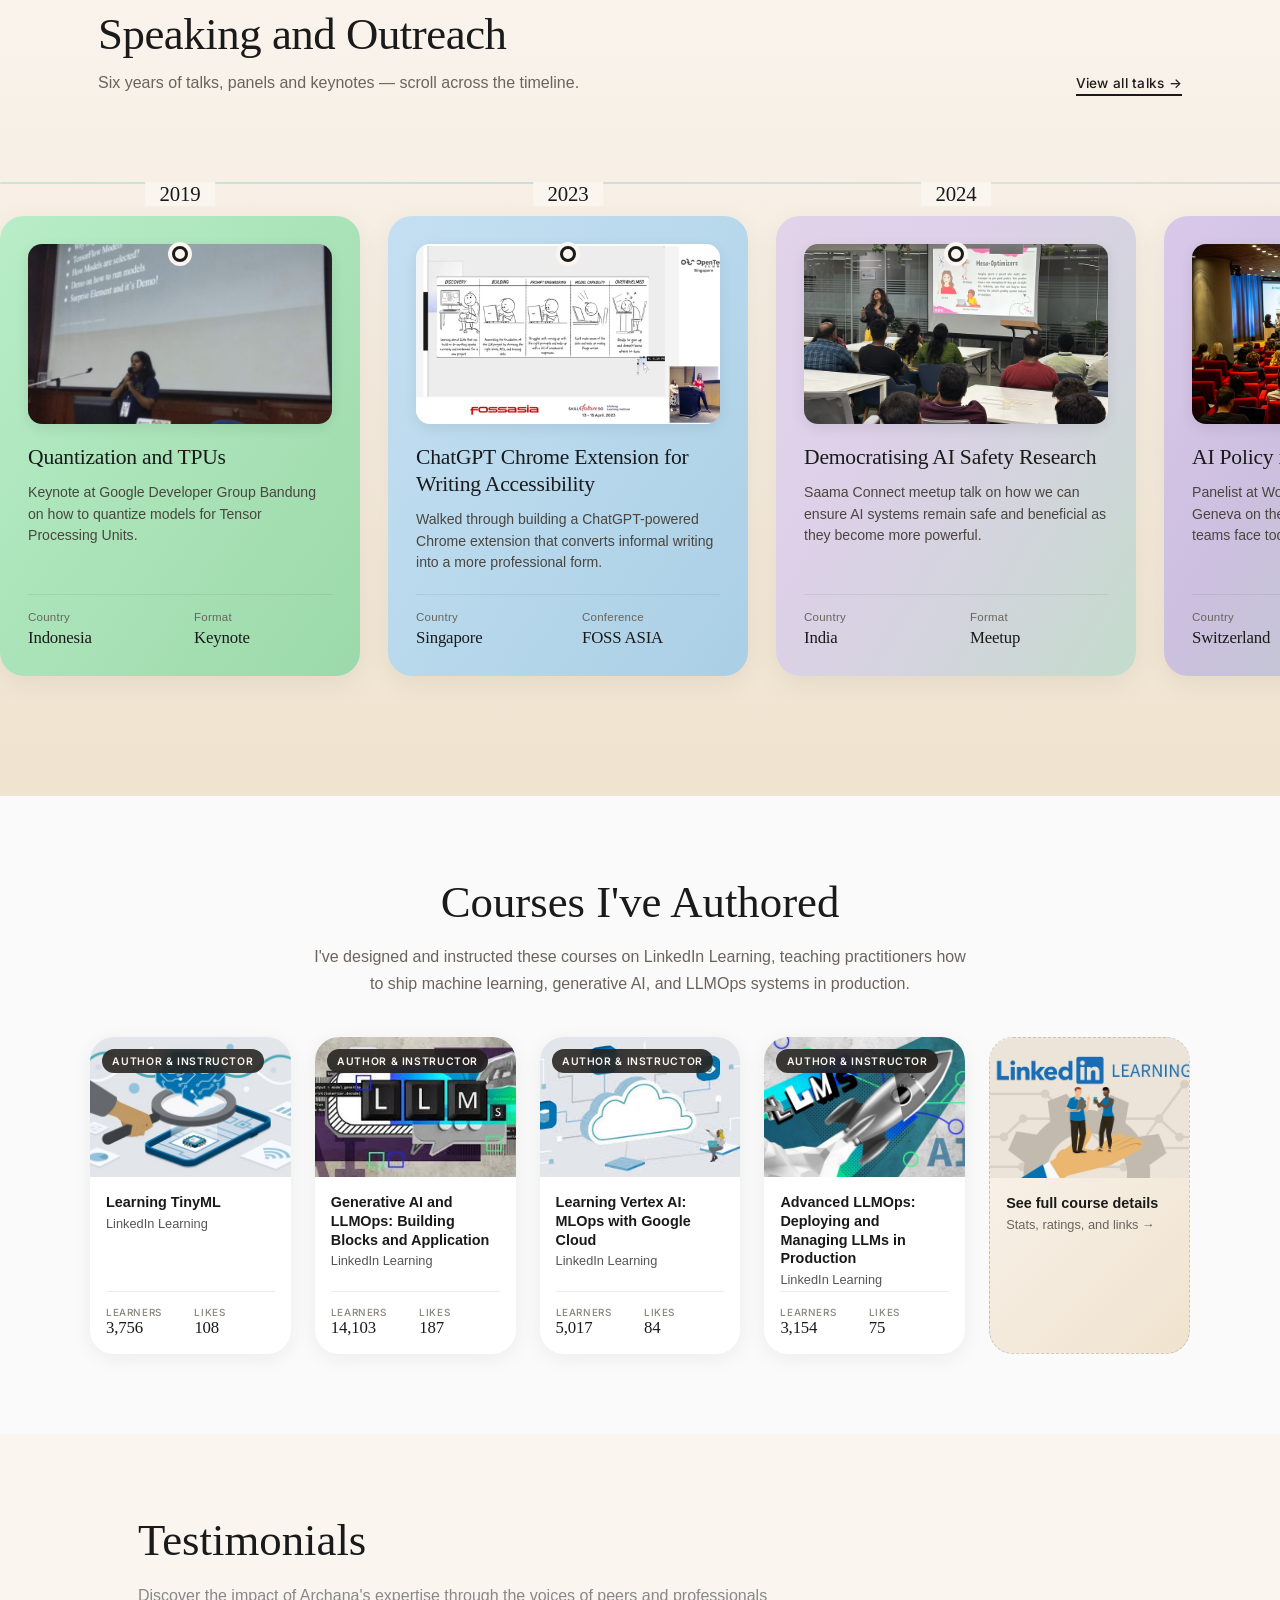
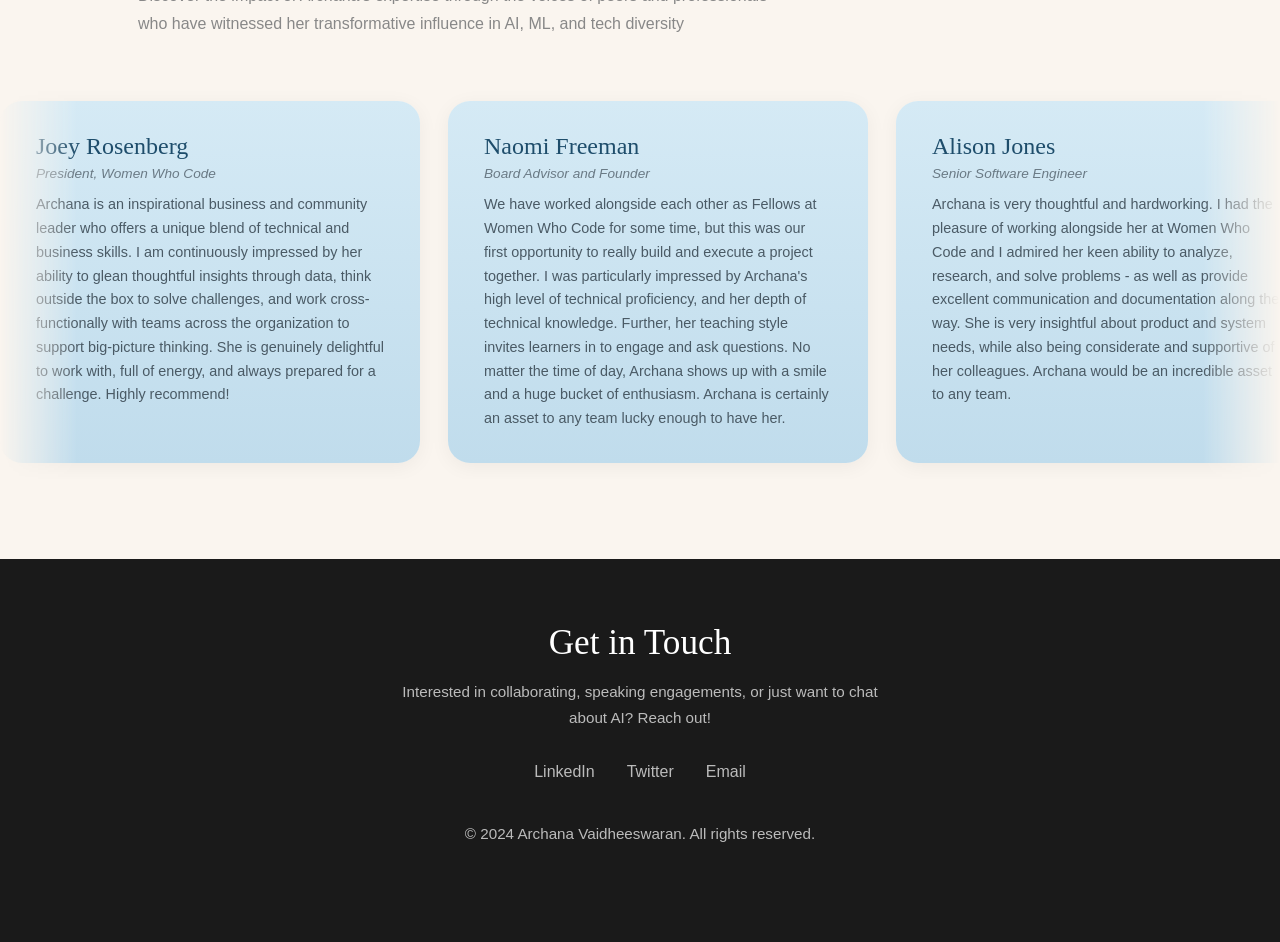
==== commit 16a10e5c: "Fix CSS image paths, remove stacking section, add Graphlit PDF post - CSS background-image paths: ch" ====
--- a/index.html
+++ b/index.html
@@ -188,95 +188,6 @@
     </div>
   </section>
 
-  <!-- ========== STACKING CARDS SECTION ========== -->
-  <section class="stacking-section">
-    <div class="stacking-cards">
-
-      <!-- Card 1: ScaleDown Newsletter -->
-      <div class="stack-card" data-index="0">
-        <div class="stack-card-inner card-purple">
-          <div class="stack-card-content">
-            <div class="stack-card-text">
-              <h3>ScaleDown Newsletter</h3>
-              <p>Discover ScaleDown-the ultimate source for MLOps, LLMs, and TinyMLOps! Boost your expertise with our crisp technical insights and join a thriving community. Subscribe now and Elevate your ML game!</p>
-              <a href="#" class="btn-dark">Check out the Newsletter</a>
-            </div>
-            <div class="stack-card-media">
-              <div class="newsletter-img-placeholder">
-                <img src="images/speaking/fossasia.jpg" alt="ScaleDown Newsletter" />
-              </div>
-              <div class="newsletter-stats">
-                <div class="stat">
-                  <span class="stat-number">1400</span>
-                  <span class="stat-label">Subscribers</span>
-                </div>
-                <div class="stat">
-                  <span class="stat-label">Reader Ratings</span>
-                  <span class="stat-number">4.8</span>
-                </div>
-              </div>
-            </div>
-          </div>
-        </div>
-      </div>
-
-      <!-- Card 2: Carbon ScaleDown -->
-      <div class="stack-card" data-index="1">
-        <div class="stack-card-inner card-blue">
-          <div class="stack-card-content">
-            <div class="stack-card-text">
-              <h3>Carbon ScaleDown</h3>
-              <p>The Carbon ScaleDown Chrome Extension is a technical tool that precisely calculates the carbon emissions of your text and image queries, translating complex AI interactions into clear environmental data and fostering eco-conscious usage.</p>
-              <a href="#" class="btn-dark">Try the Extension</a>
-            </div>
-            <div class="stack-card-media">
-              <div class="newsletter-img-placeholder">
-                <img src="images/projects/career-companion.jpg" alt="Carbon ScaleDown" />
-              </div>
-            </div>
-          </div>
-        </div>
-      </div>
-
-      <!-- Card 3: Career Companion -->
-      <div class="stack-card" data-index="2">
-        <div class="stack-card-inner card-peach">
-          <div class="stack-card-content">
-            <div class="stack-card-text">
-              <h3>Career Companion</h3>
-              <p>AI-driven career coaching, tailored job searches, optimized resumes, and skill enhancement at your fingertips. Give your students' careers an AI advantage.</p>
-              <a href="#" class="btn-dark">Learn More</a>
-            </div>
-            <div class="stack-card-media">
-              <div class="newsletter-img-placeholder">
-                <img src="images/projects/career-companion.jpg" alt="Career Companion" />
-              </div>
-            </div>
-          </div>
-        </div>
-      </div>
-
-      <!-- Card 4: Women Who Code -->
-      <div class="stack-card" data-index="3">
-        <div class="stack-card-inner card-green">
-          <div class="stack-card-content">
-            <div class="stack-card-text">
-              <h3>Women Who Code</h3>
-              <p>Empowering women to excel in technology careers. Resources, communities, and support for over 360,000 diverse technologists around the world.</p>
-              <a href="#" class="btn-dark">Explore</a>
-            </div>
-            <div class="stack-card-media">
-              <div class="newsletter-img-placeholder">
-                <img src="images/projects/wwcode.jpg" alt="Women Who Code" />
-              </div>
-            </div>
-          </div>
-        </div>
-      </div>
-
-    </div>
-  </section>
-
   <!-- ========== SPEAKING (Horizontal Timeline) ========== -->
   <section id="speaking" class="home-speaking">
     <div class="home-speaking-header">
--- a/styles.css
+++ b/styles.css
@@ -1851,11 +1851,26 @@
 }
 
 .blog-thumb-techbro {
-  background:
-    radial-gradient(circle at 25% 32%, #ff8466 0%, transparent 45%),
-    radial-gradient(circle at 78% 70%, #c43d8a 0%, transparent 45%),
-    radial-gradient(circle at 55% 92%, #ffc066 0%, transparent 40%),
-    linear-gradient(135deg, #fdedd2 0%, #f3c590 60%, #e89c5f 100%);
+  background-image:
+    linear-gradient(135deg, rgba(250, 245, 239, 0.05), rgba(250, 245, 239, 0.2)),
+    url('images/blog/tech-bros-blobs.svg');
+  background-size: cover;
+  background-position: center;
+}
+
+.blog-thumb-rihanna {
+  background-image: url('images/blog/spark_thumbnail.png');
+  background-size: cover;
+  background-position: center;
+}
+
+.blog-thumb-community {
+  background-image:
+    linear-gradient(180deg, rgba(250, 245, 239, 0.30), rgba(250, 245, 239, 0.50)),
+    url('images/blog/communitypandemicblog.avif');
+  background-size: cover;
+  background-position: center;
+  filter: sepia(0.3) hue-rotate(170deg) saturate(0.85);
 }
 
 .blog-content {
@@ -1996,6 +2011,32 @@
   background: #c9c4bc;
 }
 
+.post-original {
+  font-family: var(--font-sans);
+  font-size: 0.85rem;
+  color: #8a847c;
+  margin-top: 1.5rem;
+  font-style: italic;
+}
+
+.post-original a {
+  color: #b8866a;
+  border-bottom: 1px solid rgba(184, 134, 106, 0.4);
+}
+
+.post-original a:hover {
+  border-bottom-color: #b8866a;
+}
+
+.post-body code {
+  font-family: 'SF Mono', Menlo, Consolas, monospace;
+  font-size: 0.92em;
+  background: rgba(31, 28, 24, 0.06);
+  padding: 0.15em 0.4em;
+  border-radius: 4px;
+  color: #1f1c18;
+}
+
 /* --- Featured image (full-bleed) --- */
 .post-featured {
   max-width: 1100px;
@@ -2134,7 +2175,7 @@
 .blog-post--techbro .blog-post-bg {
   position: absolute;
   inset: 0;
-  background-image: url('../../images/blog/tech-bros-blobs.svg');
+  background-image: url('images/blog/tech-bros-blobs.svg');
   background-size: cover;
   background-position: center top;
   background-repeat: no-repeat;
@@ -2153,6 +2194,75 @@
     rgba(250, 245, 239, 0.55) 35%,
     rgba(250, 245, 239, 0.92) 70%,
     rgba(250, 245, 239, 1) 100%);
+  pointer-events: none;
+}
+
+/* --- Background art for the WWCode community essay (faded image with cool tint) --- */
+.blog-post--community {
+  position: relative;
+  isolation: isolate;
+  background: #faf5ef;
+}
+
+.blog-post--community .blog-post-bg {
+  position: absolute;
+  inset: 0;
+  background-image: url('images/blog/communitypandemicblog.avif');
+  background-size: cover;
+  background-position: center top;
+  background-repeat: no-repeat;
+  opacity: 0.20;
+  filter: sepia(0.35) hue-rotate(170deg) saturate(0.8) contrast(1.05);
+  z-index: -1;
+  pointer-events: none;
+}
+
+.blog-post--community .blog-post-bg::after {
+  content: '';
+  position: absolute;
+  inset: 0;
+  background:
+    linear-gradient(180deg,
+      rgba(250, 245, 239, 0.30) 0%,
+      rgba(250, 245, 239, 0.62) 40%,
+      rgba(250, 245, 239, 0.92) 75%,
+      rgba(250, 245, 239, 1) 100%),
+    radial-gradient(ellipse at 50% 25%, rgba(120, 160, 200, 0.18), transparent 60%);
+  pointer-events: none;
+}
+
+/* --- Background art for the Rihanna / Spark essay (faded image with hue tint) --- */
+.blog-post--rihanna {
+  position: relative;
+  isolation: isolate;
+  background: #faf5ef;
+}
+
+.blog-post--rihanna .blog-post-bg {
+  position: absolute;
+  inset: 0;
+  background-image: url('images/blog/rihanna_blog.webp');
+  background-size: cover;
+  background-position: center top;
+  background-repeat: no-repeat;
+  opacity: 0.22;
+  filter: sepia(0.5) hue-rotate(-18deg) saturate(0.85) contrast(1.05);
+  z-index: -1;
+  pointer-events: none;
+}
+
+/* Warm cream wash + a touch of color tint so the image fades into the page */
+.blog-post--rihanna .blog-post-bg::after {
+  content: '';
+  position: absolute;
+  inset: 0;
+  background:
+    linear-gradient(180deg,
+      rgba(250, 245, 239, 0.35) 0%,
+      rgba(250, 245, 239, 0.65) 40%,
+      rgba(250, 245, 239, 0.92) 75%,
+      rgba(250, 245, 239, 1) 100%),
+    radial-gradient(ellipse at 50% 25%, rgba(220, 130, 100, 0.18), transparent 60%);
   pointer-events: none;
 }
 
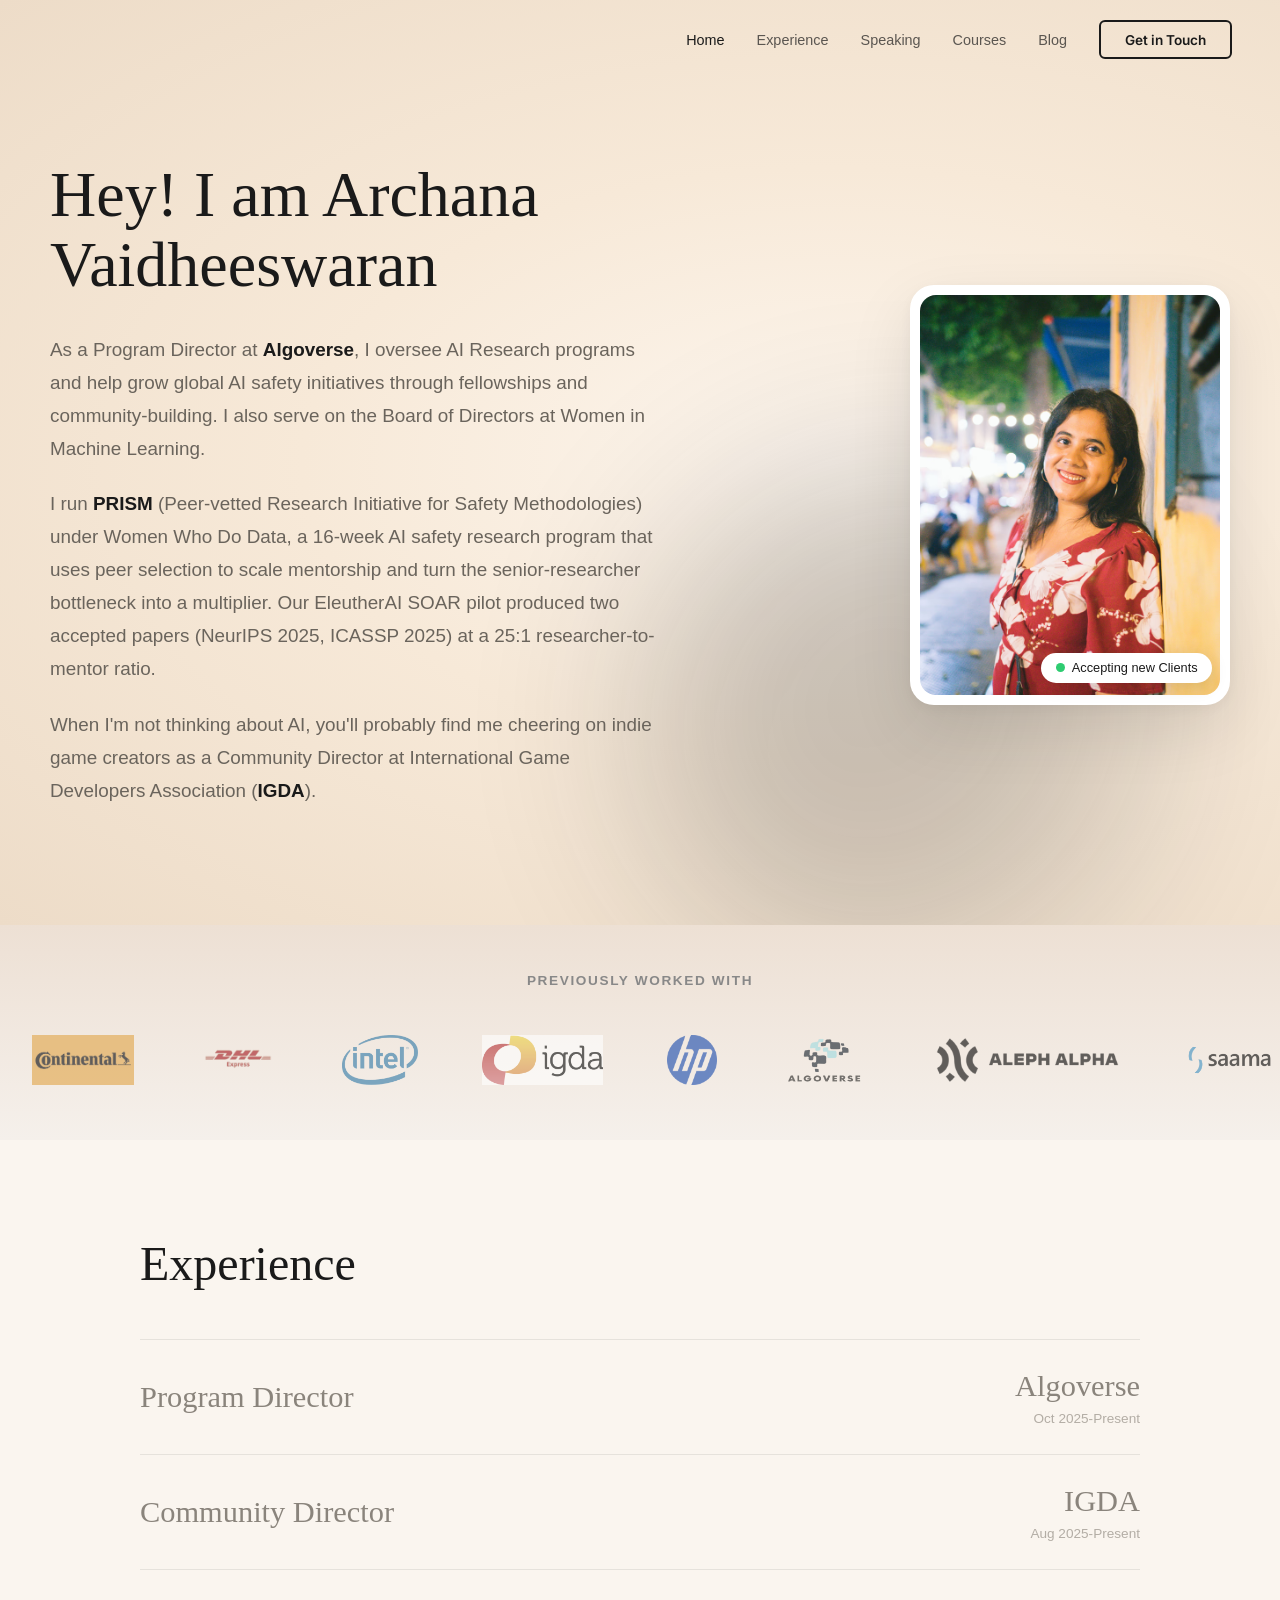
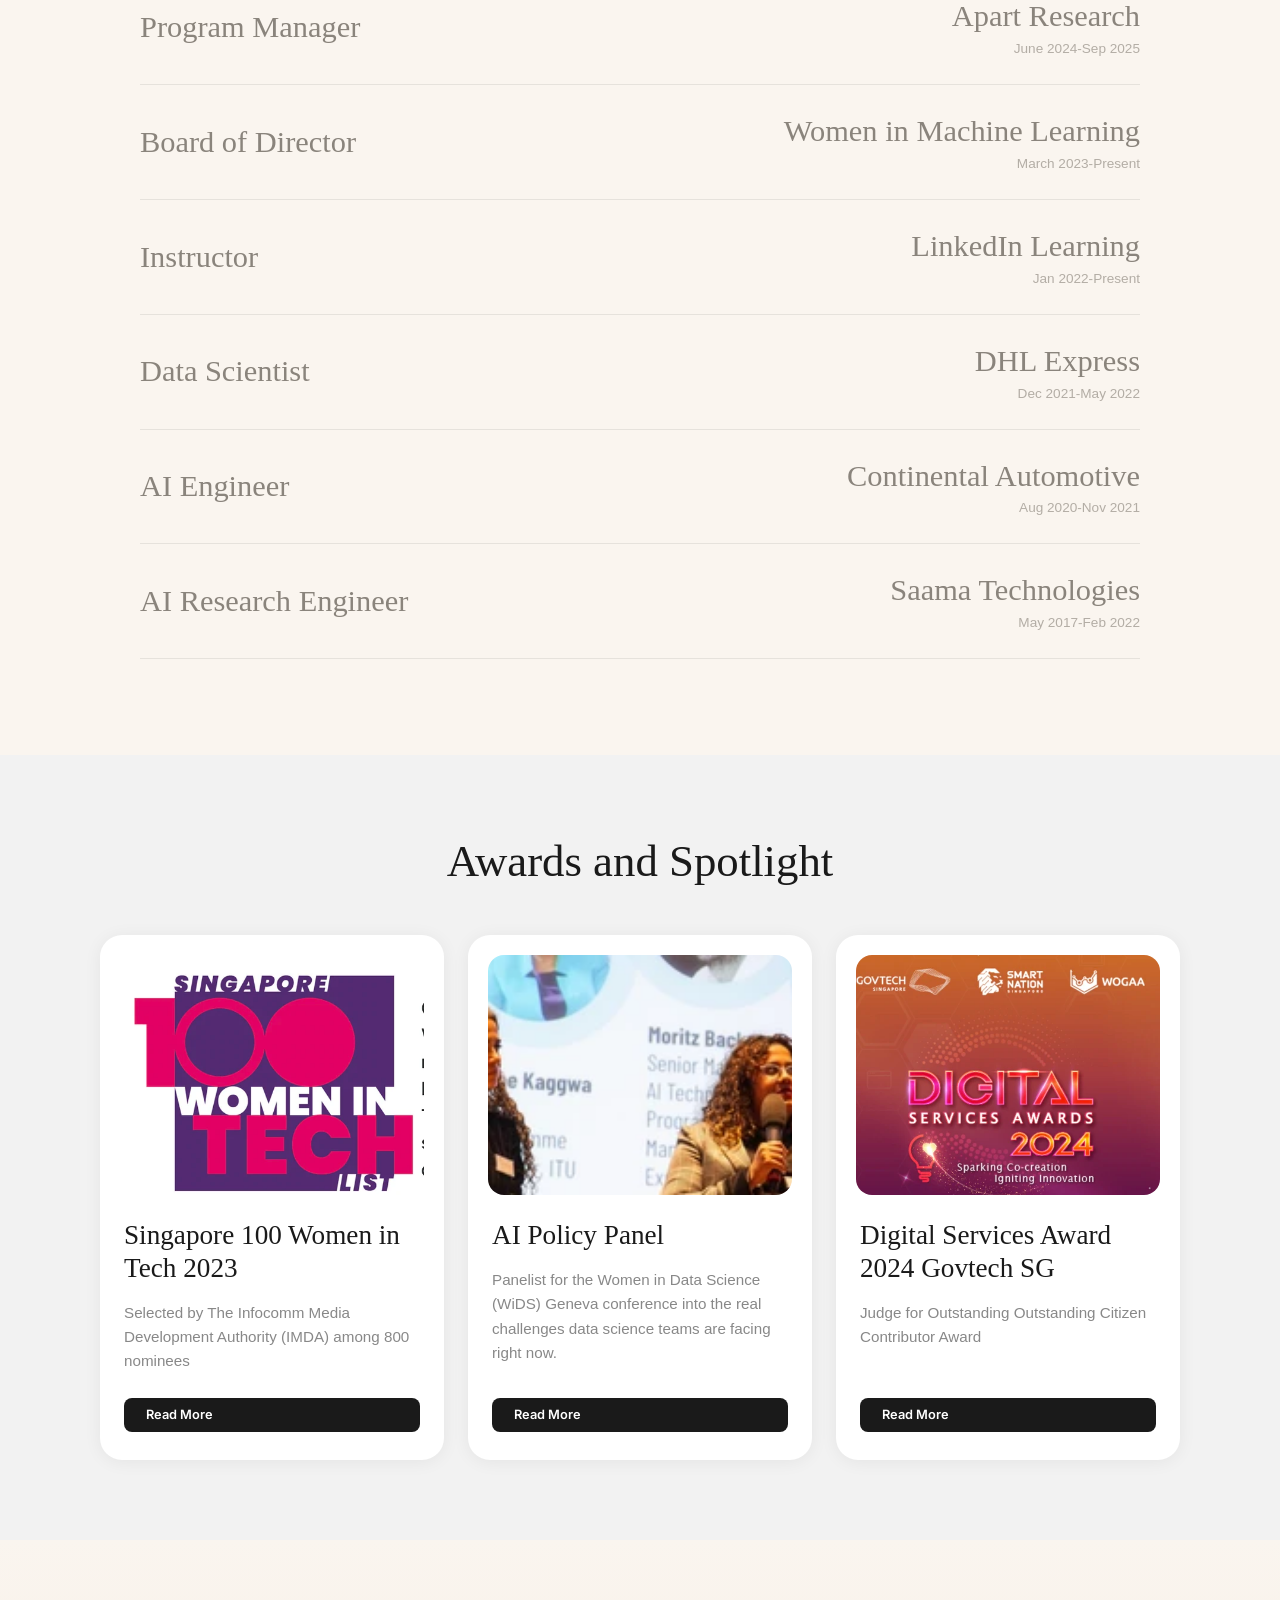
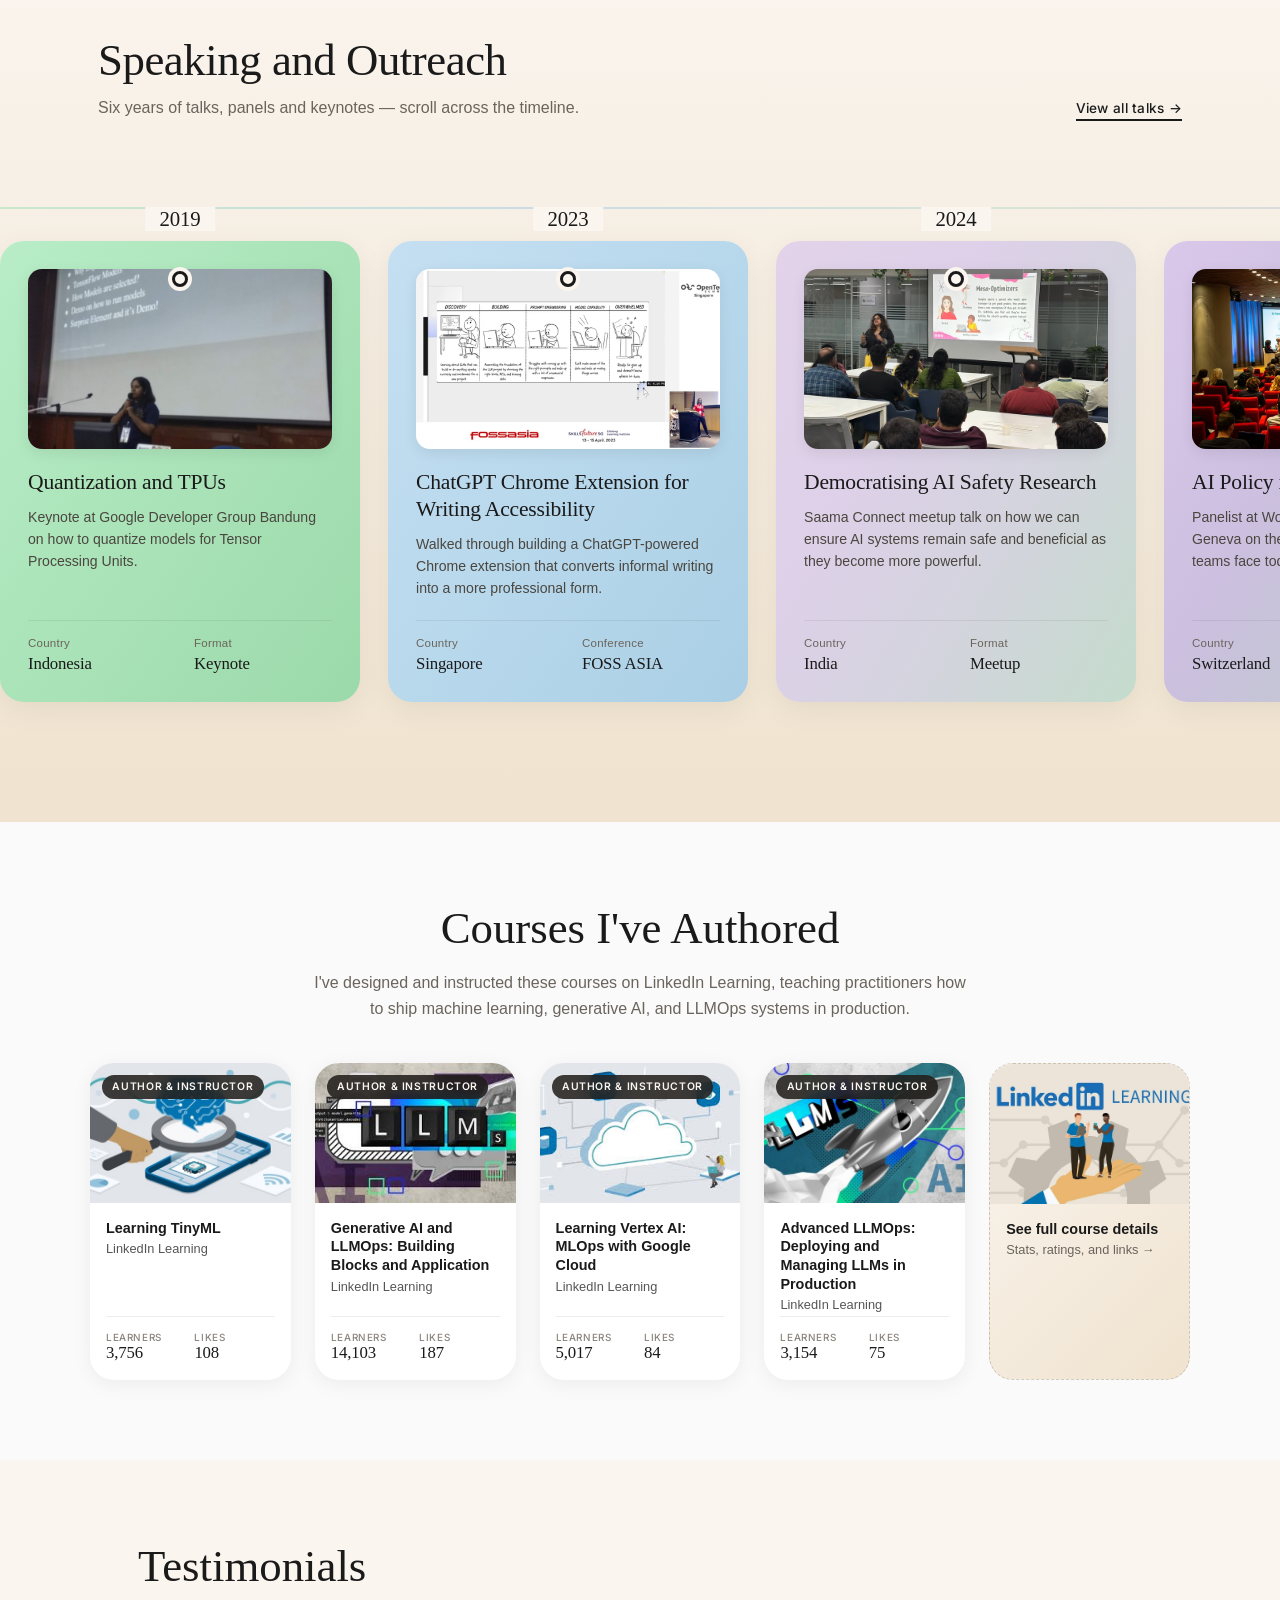
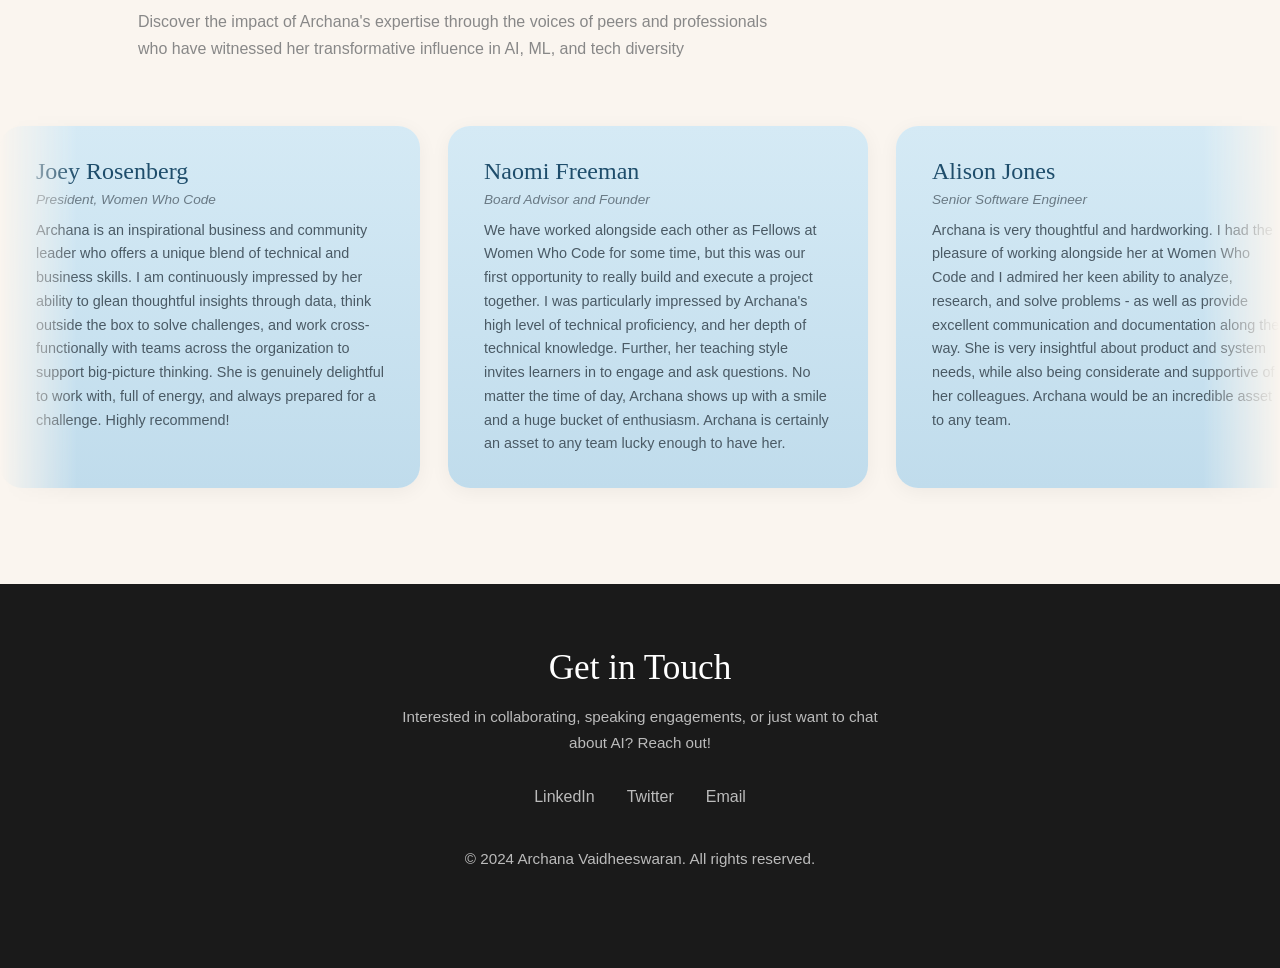
==== commit 40774cfa: "Add Agentic AI blog post and bump hero typography - New personal-voice post on agents, multi-agent s" ====
--- a/index.html
+++ b/index.html
@@ -32,13 +32,13 @@
       <div class="hero-text">
         <h1>Hey! I am Archana Vaidheeswaran</h1>
         <p class="hero-bio">
-          As a Program Director at Algoverse, I oversee AI Research programs and help grow global AI safety initiatives through fellowships and community-building. I also serve on the Board of Directors at Women in Machine Learning.
+          As a Program Director at <strong>Algoverse</strong>, I oversee AI Research programs and help grow global AI safety initiatives through fellowships and community-building. I also serve on the Board of Directors at Women in Machine Learning.
         </p>
         <p class="hero-bio">
           I run <strong>PRISM</strong> (Peer-vetted Research Initiative for Safety Methodologies) under Women Who Do Data, a 16-week AI safety research program that uses peer selection to scale mentorship and turn the senior-researcher bottleneck into a multiplier. Our EleutherAI SOAR pilot produced two accepted papers (NeurIPS 2025, ICASSP 2025) at a 25:1 researcher-to-mentor ratio.
         </p>
         <p class="hero-bio">
-          When I'm not thinking about AI, you'll probably find me cheering on indie game creators as a Community Director at International Game Developers Association (IGDA).
+          When I'm not thinking about AI, you'll probably find me cheering on indie game creators as a Community Director at International Game Developers Association (<strong>IGDA</strong>).
         </p>
       </div>
       <div class="hero-photo-wrapper">
--- a/styles.css
+++ b/styles.css
@@ -167,18 +167,18 @@
 }
 
 .hero-text h1 {
-  font-size: 3.2rem;
-  line-height: 1.15;
-  margin-bottom: 1.75rem;
+  font-size: 4rem;
+  line-height: 1.1;
+  margin-bottom: 2rem;
   color: var(--color-dark);
 }
 
 .hero-bio {
-  font-size: 1.02rem;
+  font-size: 1.18rem;
   line-height: 1.75;
   color: #6a645c;
-  margin-bottom: 1.25rem;
-  max-width: 560px;
+  margin-bottom: 1.4rem;
+  max-width: 620px;
 }
 
 .hero-bio strong {
@@ -1746,7 +1746,9 @@
 
 /* Additional thumbnails for new categories */
 .blog-thumb-tech-1 {
-  background: linear-gradient(135deg, #0a1628 0%, #1a3050 40%, #2a4a78 100%);
+  background-image: url('images/blog/reasoning_models/reasoning_models1.avif');
+  background-size: cover;
+  background-position: center;
 }
 
 .blog-thumb-tech-2 {
@@ -1754,7 +1756,9 @@
 }
 
 .blog-thumb-goodfire {
-  background: linear-gradient(135deg, #a8c8e8 0%, #7ba8d8 60%, #4a78b0 100%);
+  background-image: url('images/blog/goodfire_interp/goodfire1.webp');
+  background-size: cover;
+  background-position: center;
 }
 
 .blog-thumb-graphlit {
@@ -1802,6 +1806,10 @@
   display: flex;
   flex-direction: column;
   gap: 2.25rem;
+}
+
+.blog-list[hidden] {
+  display: none;
 }
 
 .blog-item {
@@ -2761,11 +2769,11 @@
     gap: 2.5rem;
   }
   .hero-text h1 {
-    font-size: 2.4rem;
+    font-size: 2.8rem;
   }
   .hero-bio {
     max-width: 100%;
-    font-size: 0.98rem;
+    font-size: 1.08rem;
   }
   .hero-photo-card {
     width: 260px;
@@ -3008,14 +3016,14 @@
     padding: 7rem 1.25rem 3.5rem;
   }
   .hero-text h1 {
-    font-size: 2rem;
+    font-size: 2.4rem;
     line-height: 1.2;
-    margin-bottom: 1.25rem;
+    margin-bottom: 1.4rem;
   }
   .hero-bio {
-    font-size: 0.94rem;
+    font-size: 1.04rem;
     line-height: 1.7;
-    margin-bottom: 1rem;
+    margin-bottom: 1.1rem;
   }
   .hero-photo-card {
     width: 220px;
@@ -3118,7 +3126,7 @@
 /* ------ Very small phones (≤ 420px) ------ */
 @media (max-width: 420px) {
   .hero-text h1 {
-    font-size: 1.75rem;
+    font-size: 2.1rem;
   }
   .hero-photo-card {
     width: 200px;
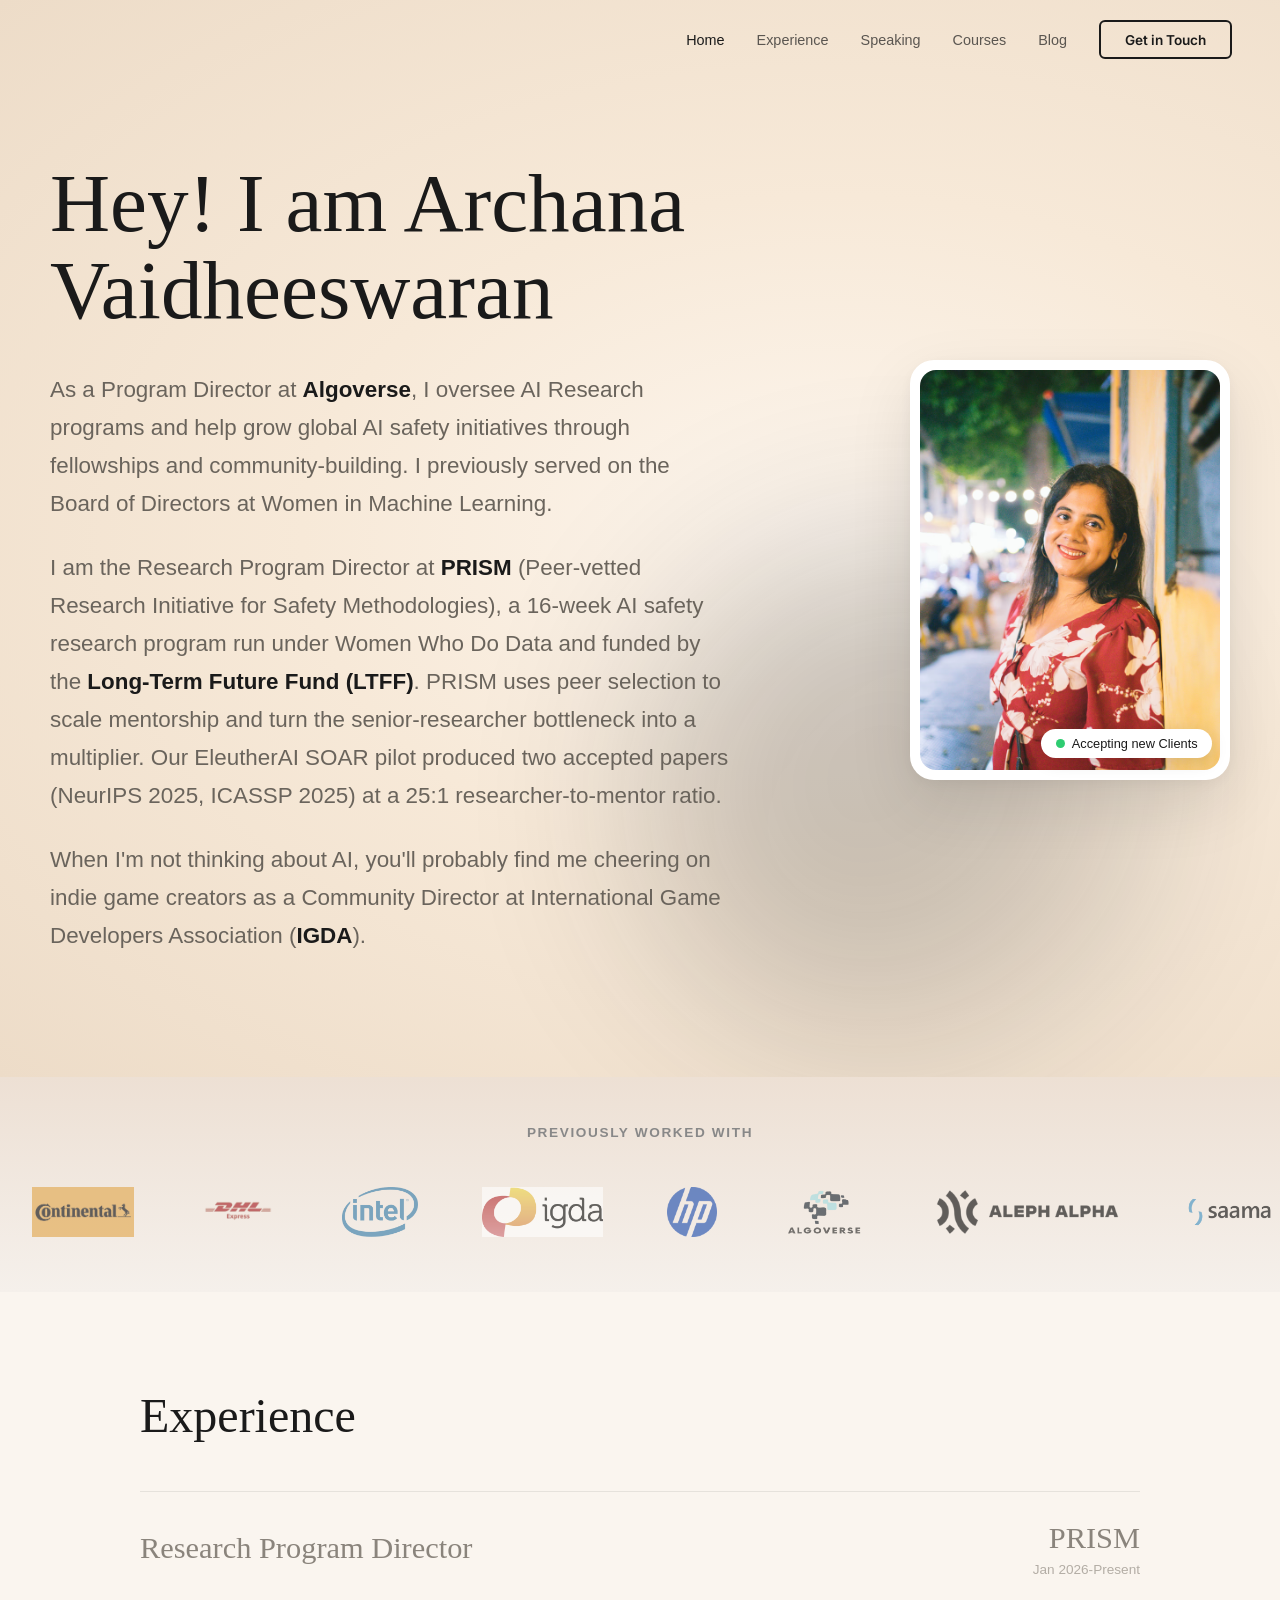
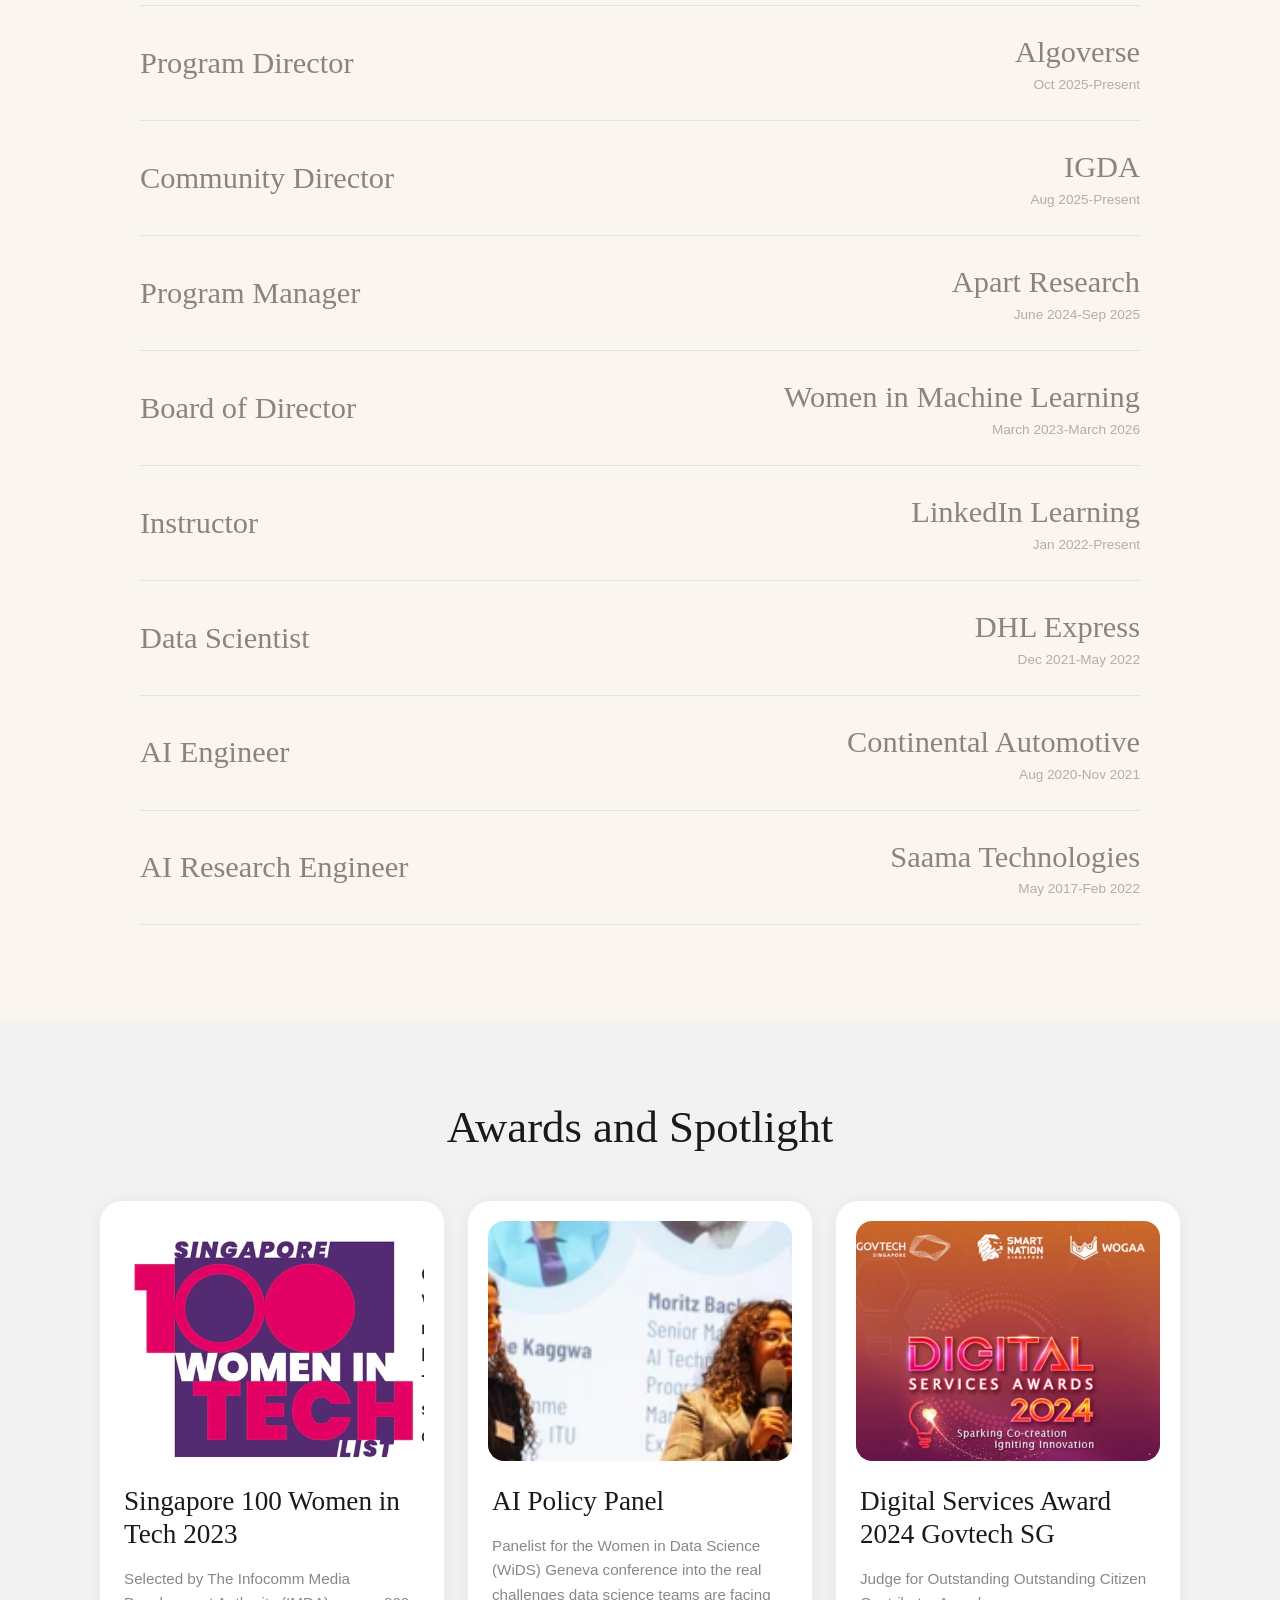
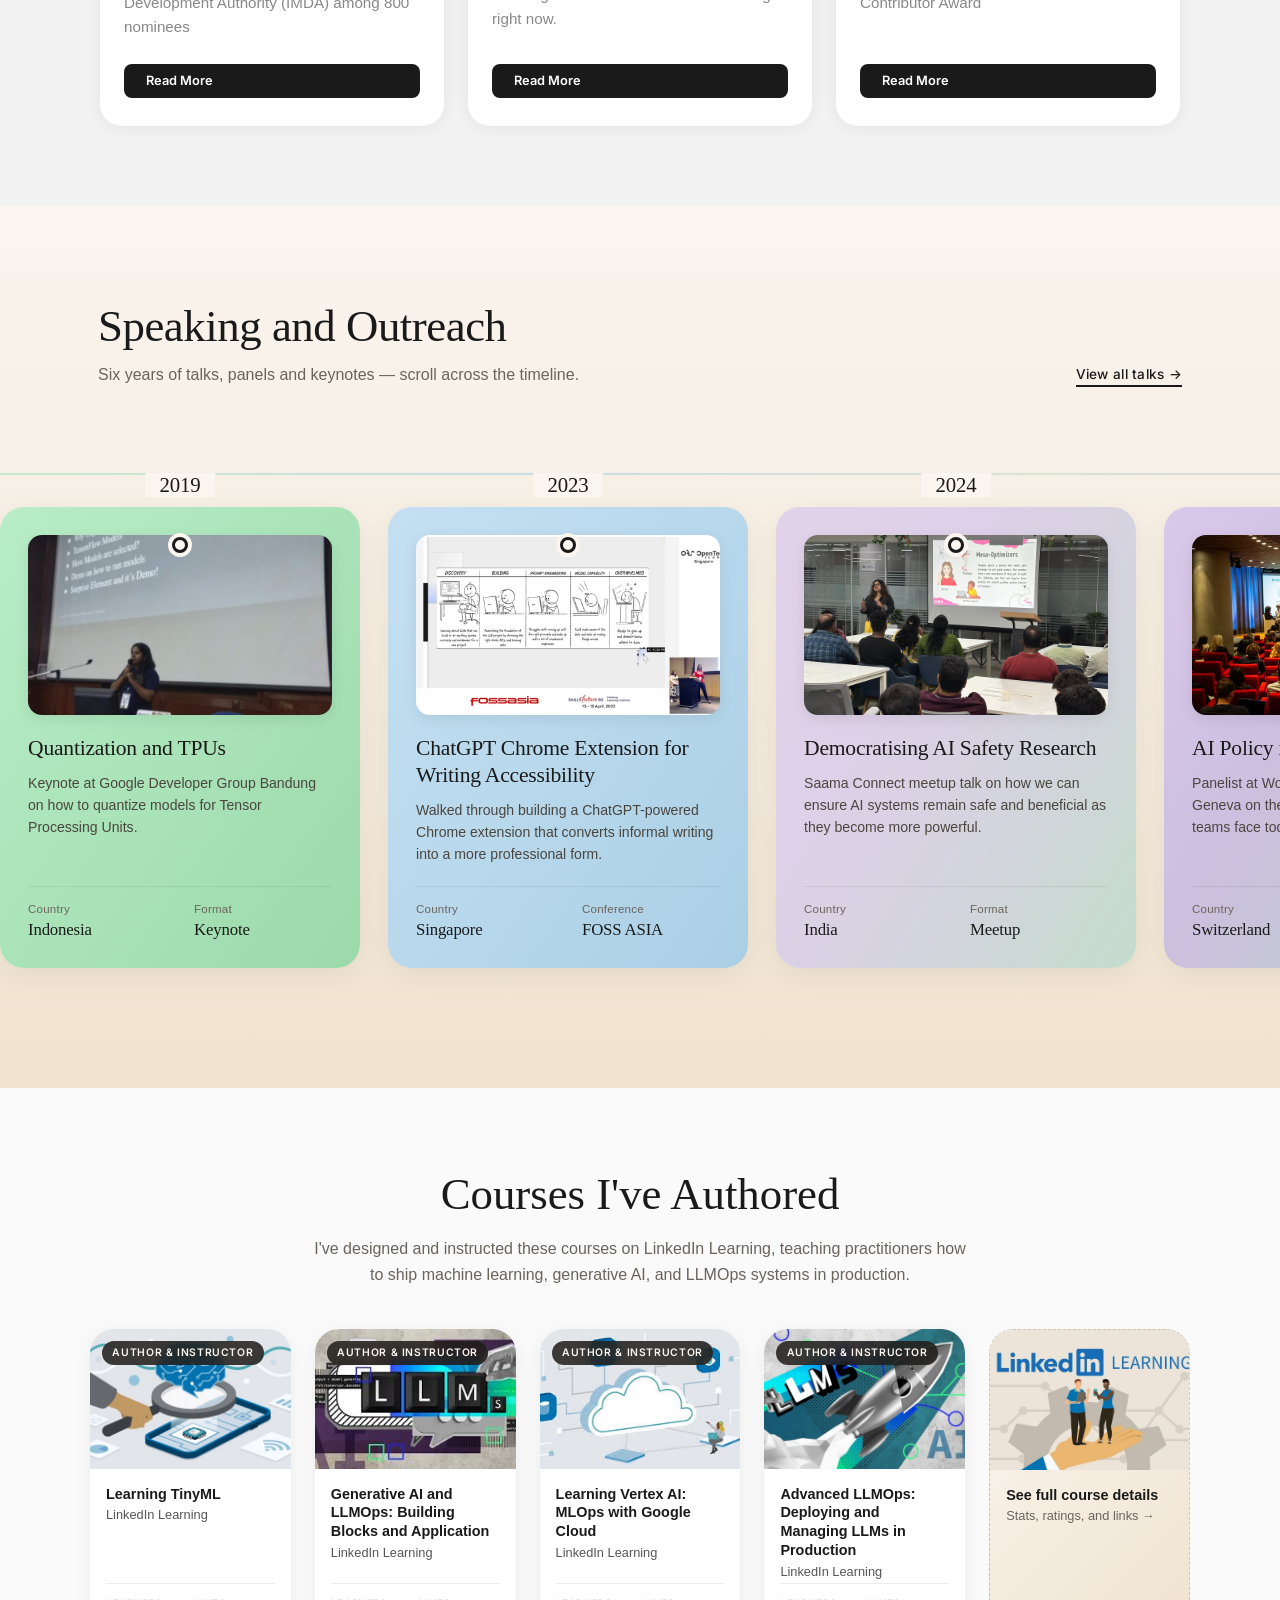
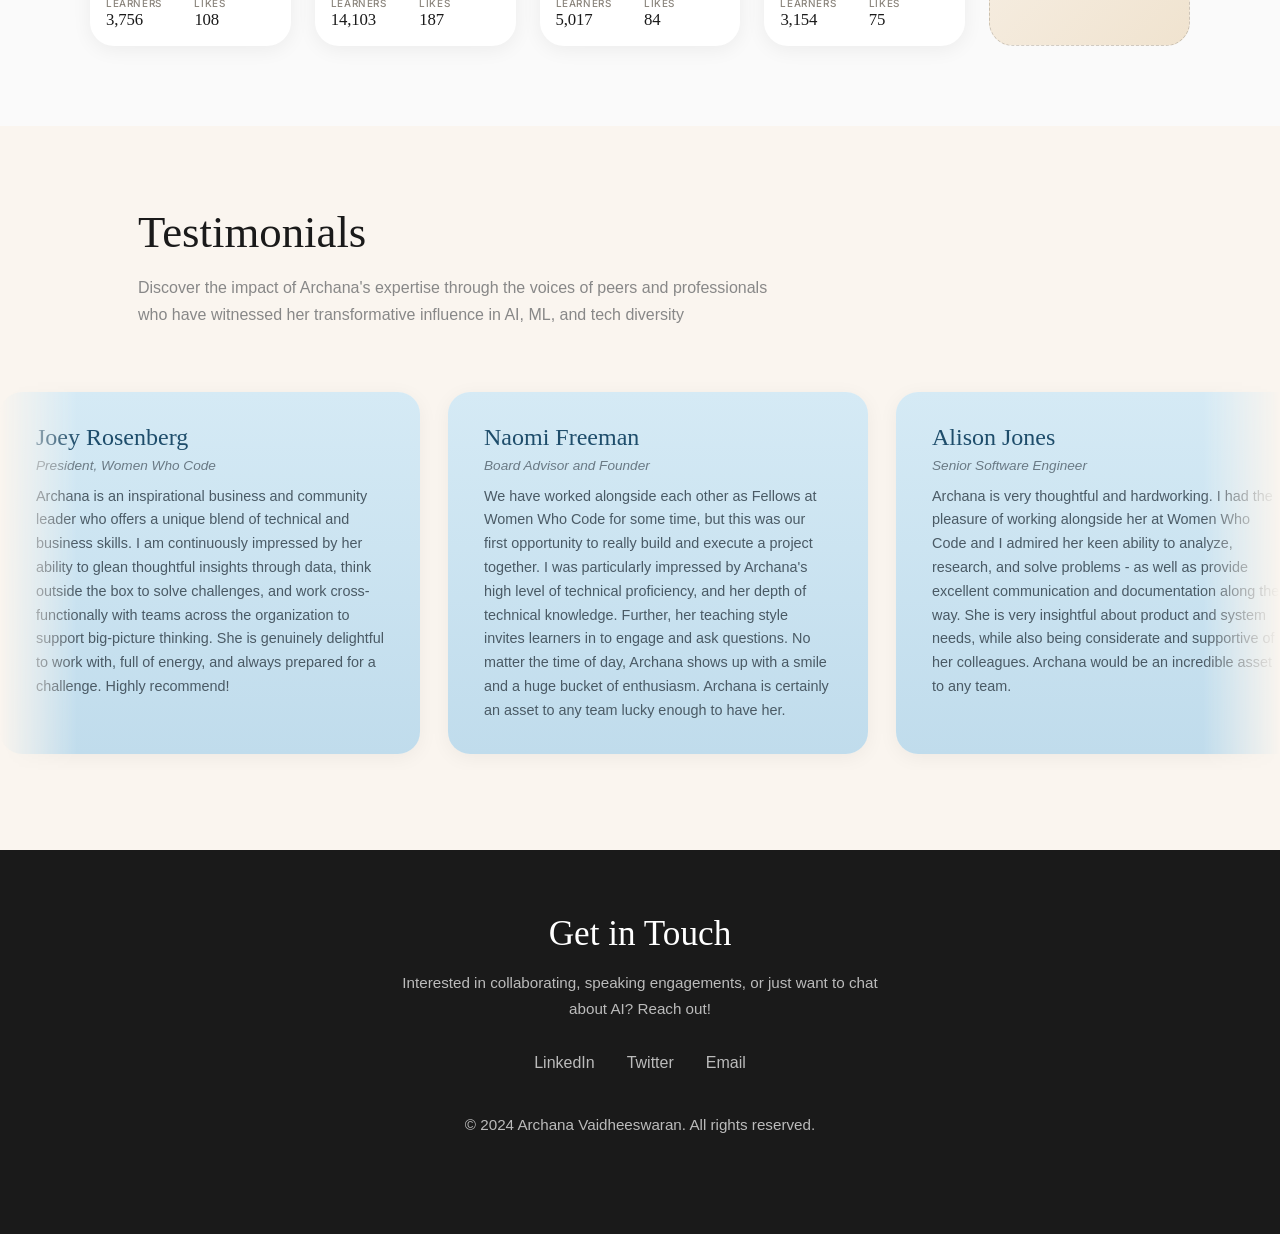
==== commit 1acd4556: "Update bio: Research Program Director at PRISM (LTFF-funded), fix contact links Co-Authored-By: Clau" ====
--- a/index.html
+++ b/index.html
@@ -32,10 +32,10 @@
       <div class="hero-text">
         <h1>Hey! I am Archana Vaidheeswaran</h1>
         <p class="hero-bio">
-          As a Program Director at <strong>Algoverse</strong>, I oversee AI Research programs and help grow global AI safety initiatives through fellowships and community-building. I also serve on the Board of Directors at Women in Machine Learning.
+          As a Program Director at <strong>Algoverse</strong>, I oversee AI Research programs and help grow global AI safety initiatives through fellowships and community-building. I previously served on the Board of Directors at Women in Machine Learning.
         </p>
         <p class="hero-bio">
-          I run <strong>PRISM</strong> (Peer-vetted Research Initiative for Safety Methodologies) under Women Who Do Data, a 16-week AI safety research program that uses peer selection to scale mentorship and turn the senior-researcher bottleneck into a multiplier. Our EleutherAI SOAR pilot produced two accepted papers (NeurIPS 2025, ICASSP 2025) at a 25:1 researcher-to-mentor ratio.
+          I am the Research Program Director at <strong>PRISM</strong> (Peer-vetted Research Initiative for Safety Methodologies), a 16-week AI safety research program run under Women Who Do Data and funded by the <strong>Long-Term Future Fund (LTFF)</strong>. PRISM uses peer selection to scale mentorship and turn the senior-researcher bottleneck into a multiplier. Our EleutherAI SOAR pilot produced two accepted papers (NeurIPS 2025, ICASSP 2025) at a 25:1 researcher-to-mentor ratio.
         </p>
         <p class="hero-bio">
           When I'm not thinking about AI, you'll probably find me cheering on indie game creators as a Community Director at International Game Developers Association (<strong>IGDA</strong>).
@@ -98,6 +98,13 @@
       <h2 class="section-title experience-title">Experience</h2>
       <div class="experience-list">
         <div class="experience-row">
+          <div class="experience-role">Research Program Director</div>
+          <div class="experience-company">
+            <div class="company-name">PRISM</div>
+            <div class="company-date">Jan 2026-Present</div>
+          </div>
+        </div>
+        <div class="experience-row">
           <div class="experience-role">Program Director</div>
           <div class="experience-company">
             <div class="company-name">Algoverse</div>
@@ -122,7 +129,7 @@
           <div class="experience-role">Board of Director</div>
           <div class="experience-company">
             <div class="company-name">Women in Machine Learning</div>
-            <div class="company-date">March 2023-Present</div>
+            <div class="company-date">March 2023-March 2026</div>
           </div>
         </div>
         <div class="experience-row">
@@ -432,9 +439,9 @@
       <h2>Get in Touch</h2>
       <p>Interested in collaborating, speaking engagements, or just want to chat about AI? Reach out!</p>
       <div class="footer-links">
-        <a href="#">LinkedIn</a>
+        <a href="https://www.linkedin.com/in/archana-iyer/" target="_blank" rel="noopener noreferrer">LinkedIn</a>
         <a href="#">Twitter</a>
-        <a href="#">Email</a>
+        <a href="mailto:varchanaiyer139@gmail.com">Email</a>
       </div>
       <p class="footer-copy">&copy; 2024 Archana Vaidheeswaran. All rights reserved.</p>
     </div>
--- a/styles.css
+++ b/styles.css
@@ -167,18 +167,18 @@
 }
 
 .hero-text h1 {
-  font-size: 4rem;
-  line-height: 1.1;
-  margin-bottom: 2rem;
+  font-size: 5.2rem;
+  line-height: 1.05;
+  margin-bottom: 2.25rem;
   color: var(--color-dark);
 }
 
 .hero-bio {
-  font-size: 1.18rem;
-  line-height: 1.75;
+  font-size: 1.4rem;
+  line-height: 1.7;
   color: #6a645c;
-  margin-bottom: 1.4rem;
-  max-width: 620px;
+  margin-bottom: 1.6rem;
+  max-width: 680px;
 }
 
 .hero-bio strong {
@@ -2769,11 +2769,11 @@
     gap: 2.5rem;
   }
   .hero-text h1 {
-    font-size: 2.8rem;
+    font-size: 3.6rem;
   }
   .hero-bio {
     max-width: 100%;
-    font-size: 1.08rem;
+    font-size: 1.25rem;
   }
   .hero-photo-card {
     width: 260px;
@@ -3016,14 +3016,14 @@
     padding: 7rem 1.25rem 3.5rem;
   }
   .hero-text h1 {
-    font-size: 2.4rem;
-    line-height: 1.2;
-    margin-bottom: 1.4rem;
+    font-size: 2.9rem;
+    line-height: 1.15;
+    margin-bottom: 1.5rem;
   }
   .hero-bio {
-    font-size: 1.04rem;
+    font-size: 1.18rem;
     line-height: 1.7;
-    margin-bottom: 1.1rem;
+    margin-bottom: 1.2rem;
   }
   .hero-photo-card {
     width: 220px;
@@ -3126,7 +3126,7 @@
 /* ------ Very small phones (≤ 420px) ------ */
 @media (max-width: 420px) {
   .hero-text h1 {
-    font-size: 2.1rem;
+    font-size: 2.5rem;
   }
   .hero-photo-card {
     width: 200px;
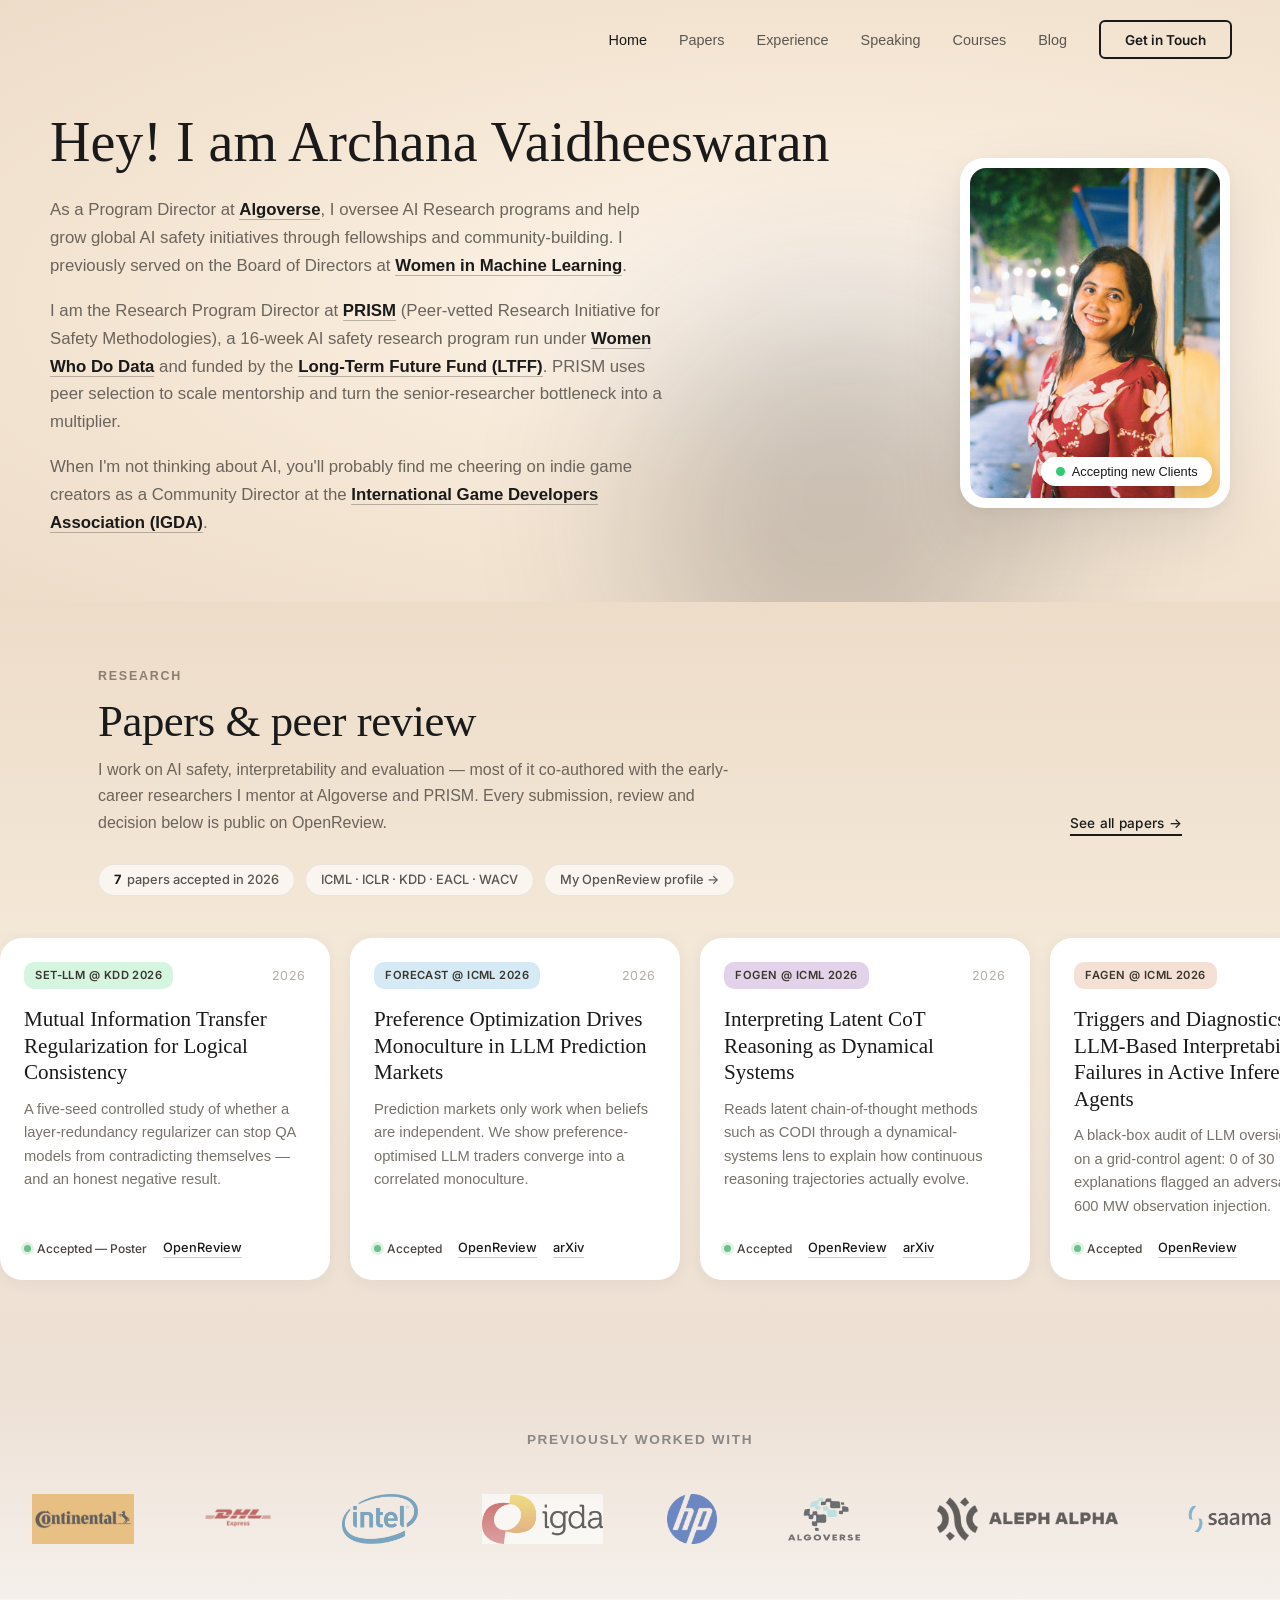
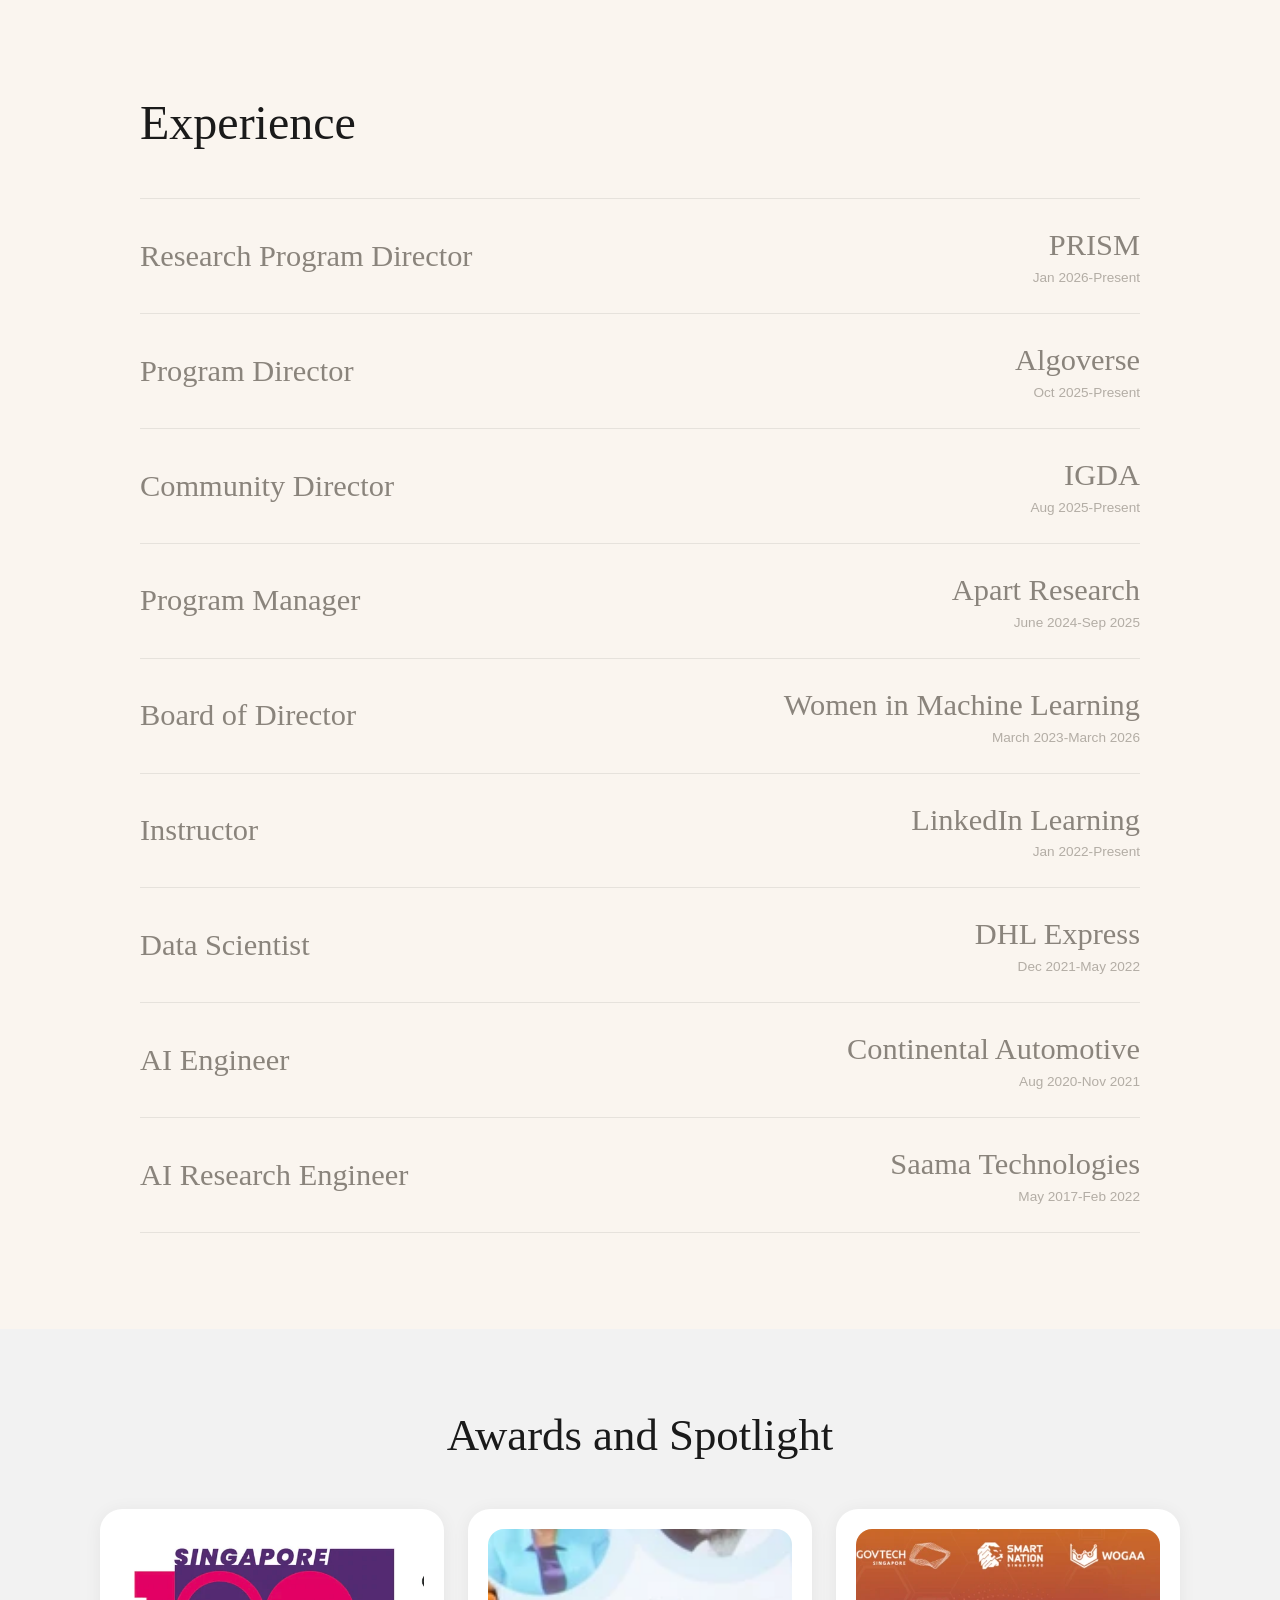
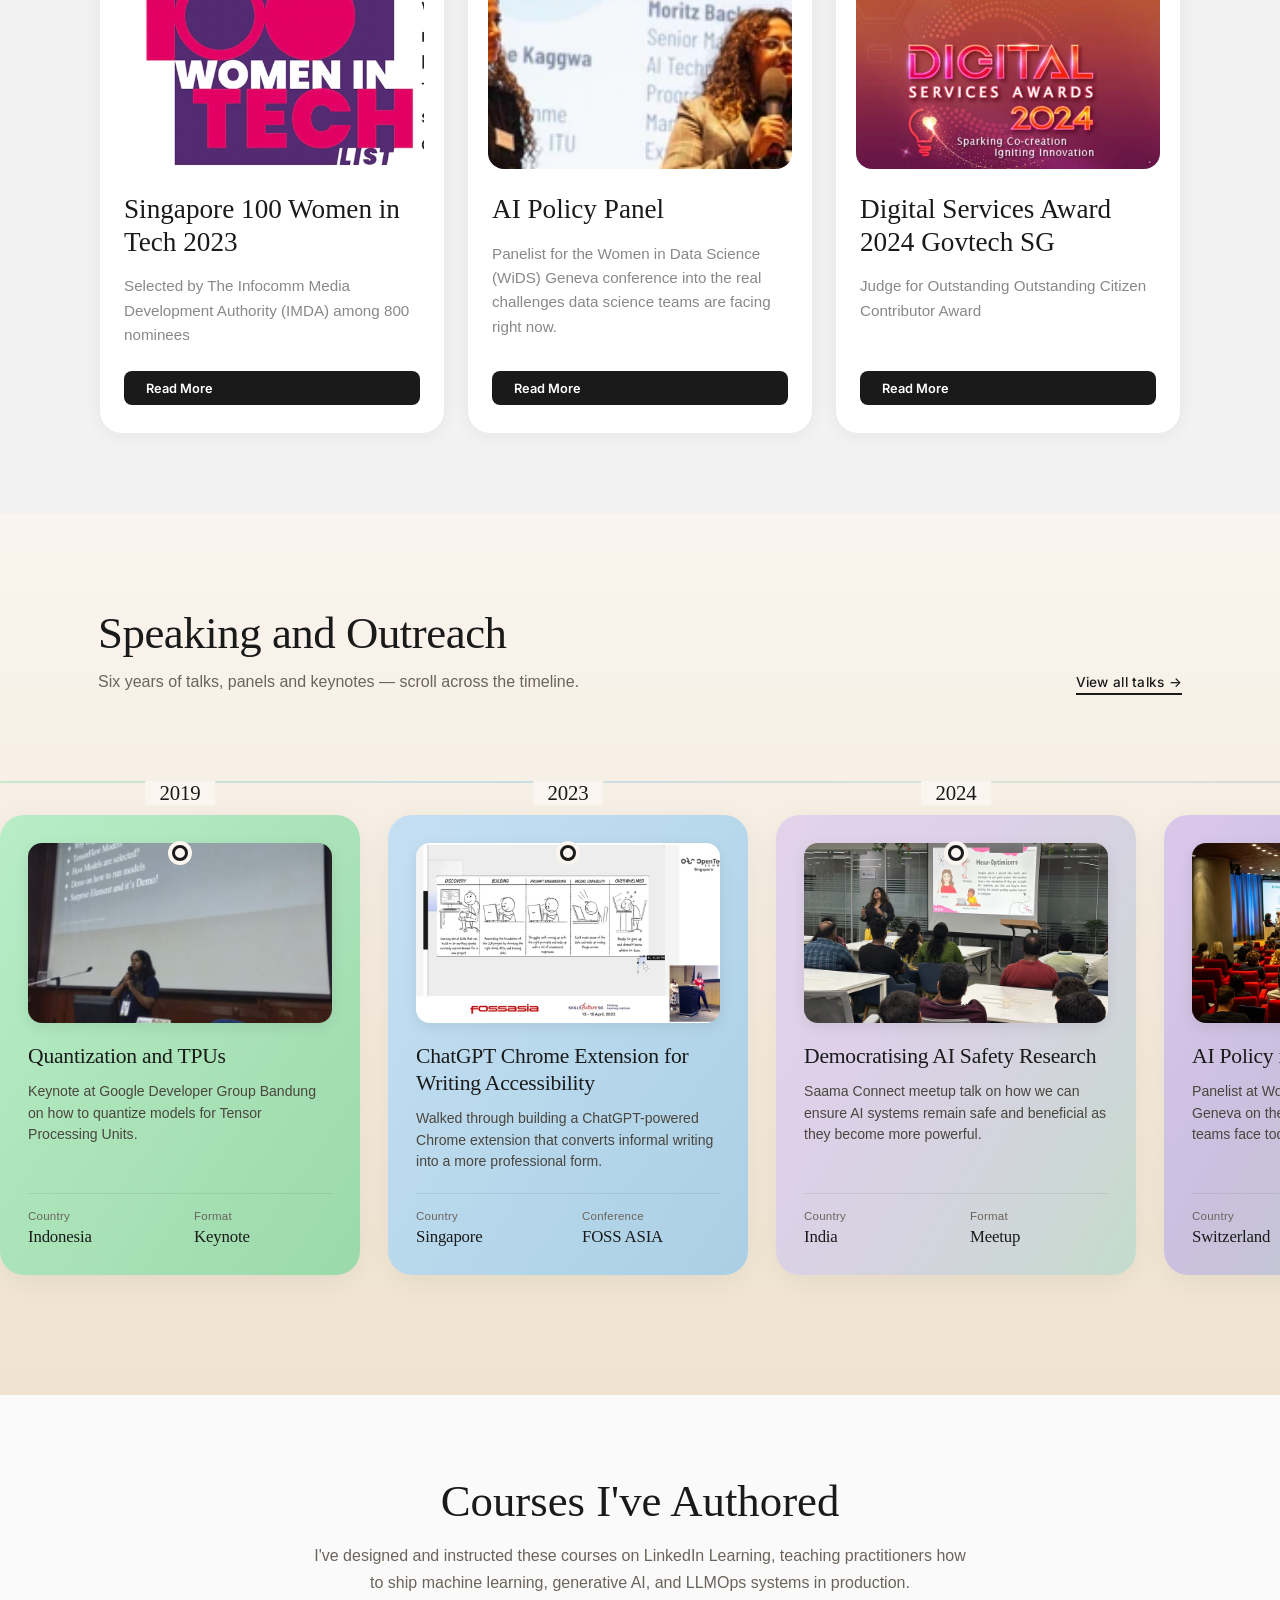
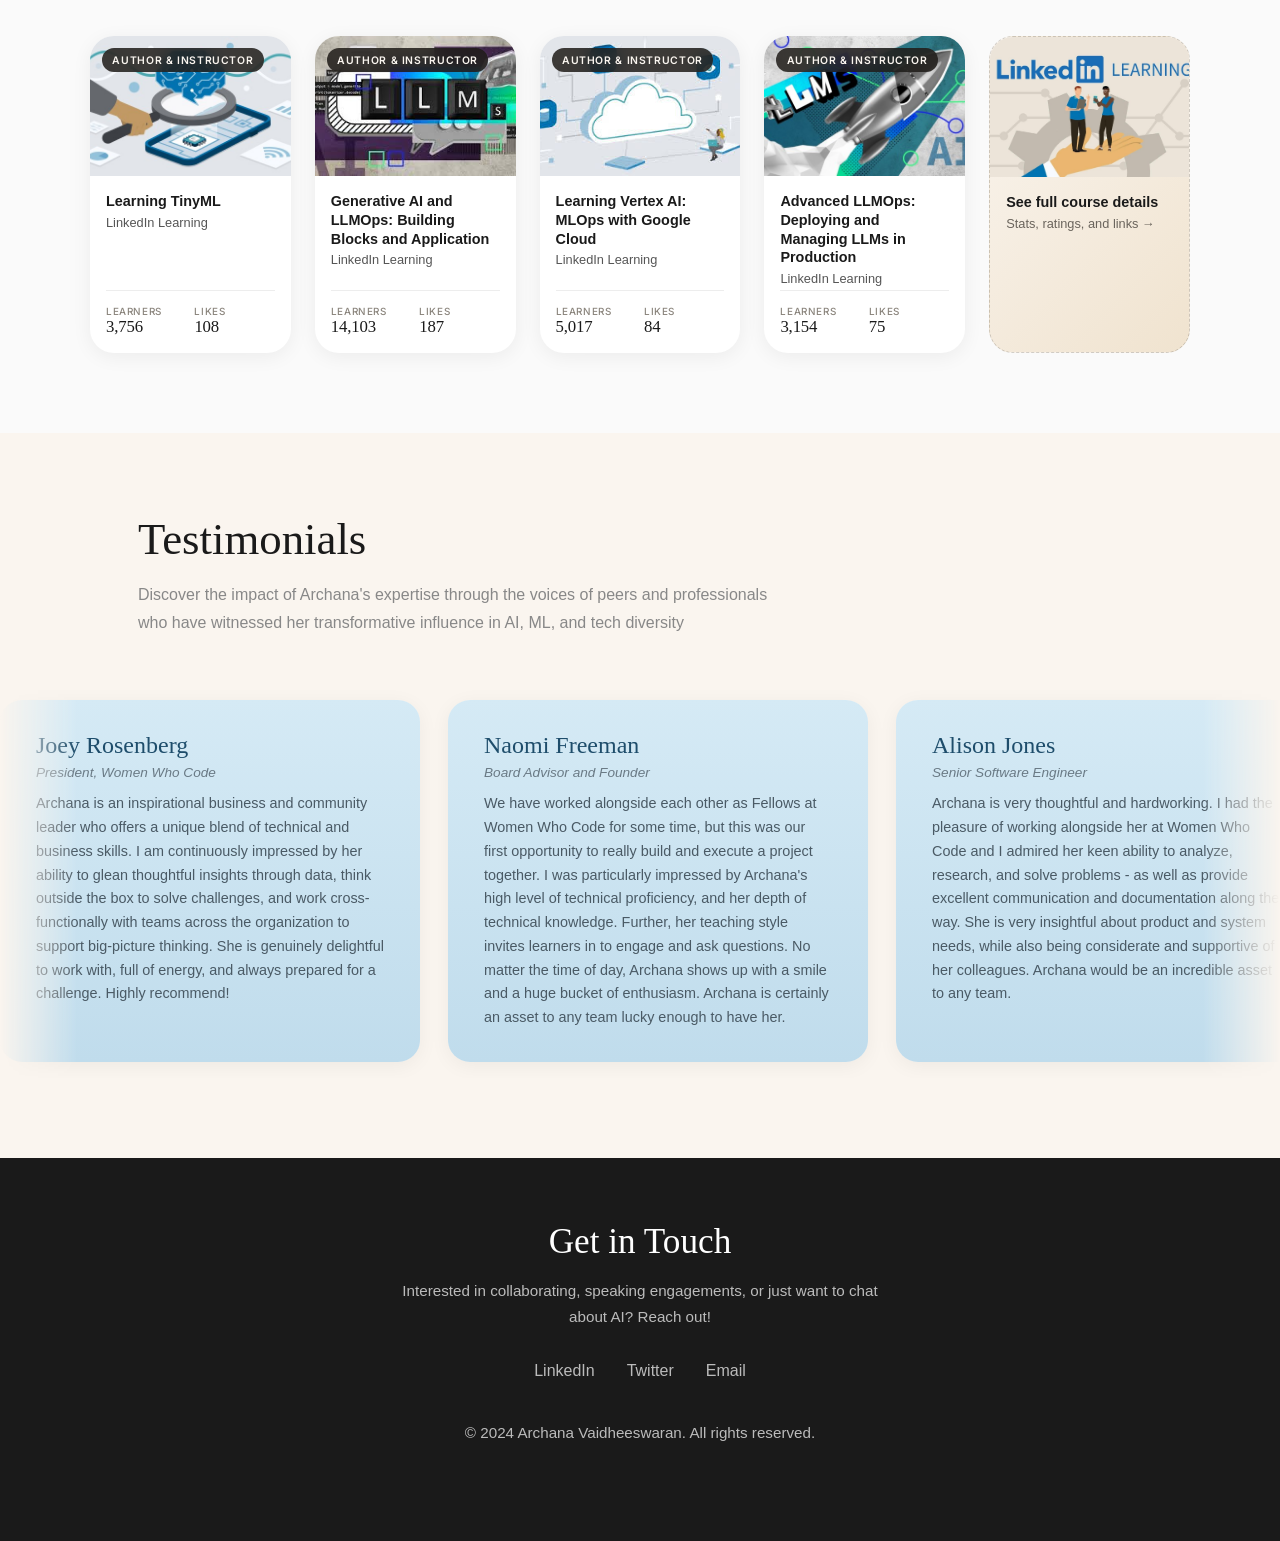
==== commit d12f3334: "Add research section and papers page - New "Papers & peer review" band under the hero: horizontal ra" ====
--- a/index.html
+++ b/index.html
@@ -17,6 +17,7 @@
   <nav class="navbar">
     <div class="nav-links">
       <a href="#home" class="active">Home</a>
+      <a href="papers/">Papers</a>
       <a href="#experience">Experience</a>
       <a href="speaking/">Speaking</a>
       <a href="courses/">Courses</a>
@@ -32,13 +33,13 @@
       <div class="hero-text">
         <h1>Hey! I am Archana Vaidheeswaran</h1>
         <p class="hero-bio">
-          As a Program Director at <strong>Algoverse</strong>, I oversee AI Research programs and help grow global AI safety initiatives through fellowships and community-building. I previously served on the Board of Directors at Women in Machine Learning.
+          As a Program Director at <a href="https://algoverseairesearch.org/" target="_blank" rel="noopener noreferrer">Algoverse</a>, I oversee AI Research programs and help grow global AI safety initiatives through fellowships and community-building. I previously served on the Board of Directors at <a href="https://www.wiml.org/" target="_blank" rel="noopener noreferrer">Women in Machine Learning</a>.
         </p>
         <p class="hero-bio">
-          I am the Research Program Director at <strong>PRISM</strong> (Peer-vetted Research Initiative for Safety Methodologies), a 16-week AI safety research program run under Women Who Do Data and funded by the <strong>Long-Term Future Fund (LTFF)</strong>. PRISM uses peer selection to scale mentorship and turn the senior-researcher bottleneck into a multiplier. Our EleutherAI SOAR pilot produced two accepted papers (NeurIPS 2025, ICASSP 2025) at a 25:1 researcher-to-mentor ratio.
+          I am the Research Program Director at <a href="https://prism-research.org/" target="_blank" rel="noopener noreferrer">PRISM</a> (Peer-vetted Research Initiative for Safety Methodologies), a 16-week AI safety research program run under <a href="https://www.w2d2.org/" target="_blank" rel="noopener noreferrer">Women Who Do Data</a> and funded by the <a href="https://funds.effectivealtruism.org/funds/far-future" target="_blank" rel="noopener noreferrer">Long-Term Future Fund (LTFF)</a>. PRISM uses peer selection to scale mentorship and turn the senior-researcher bottleneck into a multiplier.
         </p>
         <p class="hero-bio">
-          When I'm not thinking about AI, you'll probably find me cheering on indie game creators as a Community Director at International Game Developers Association (<strong>IGDA</strong>).
+          When I'm not thinking about AI, you'll probably find me cheering on indie game creators as a Community Director at the <a href="https://igda.org/" target="_blank" rel="noopener noreferrer">International Game Developers Association (IGDA)</a>.
         </p>
       </div>
       <div class="hero-photo-wrapper">
@@ -51,6 +52,190 @@
         </div>
       </div>
     </div>
+  </section>
+
+  <!-- ========== RESEARCH / PAPERS ========== -->
+  <section id="research" class="research-band">
+    <div class="research-header">
+      <div>
+        <span class="research-eyebrow">Research</span>
+        <h2>Papers &amp; peer review</h2>
+        <p class="research-sub">
+          I work on AI safety, interpretability and evaluation &mdash; most of it co-authored with the early-career researchers I mentor at Algoverse and PRISM. Every submission, review and decision below is public on OpenReview.
+        </p>
+      </div>
+      <a href="papers/" class="research-link">See all papers &rarr;</a>
+    </div>
+
+    <div class="research-stats">
+      <span class="research-stat"><strong>7</strong> papers accepted in 2026</span>
+      <span class="research-stat">ICML &middot; ICLR &middot; KDD &middot; EACL &middot; WACV</span>
+      <a class="research-stat research-stat--link" href="https://openreview.net/profile?id=~Archana_Vaidheeswaran2" target="_blank" rel="noopener noreferrer">My OpenReview profile &rarr;</a>
+    </div>
+
+    <div class="research-scroller">
+      <div class="research-track">
+
+        <article class="paper-card">
+          <div class="paper-card-top">
+            <span class="paper-venue paper-venue--green">SeT-LLM @ KDD 2026</span>
+            <span class="paper-year">2026</span>
+          </div>
+          <h3>Mutual Information Transfer Regularization for Logical Consistency</h3>
+          <p>A five-seed controlled study of whether a layer-redundancy regularizer can stop QA models from contradicting themselves &mdash; and an honest negative result.</p>
+          <div class="paper-links">
+            <span class="paper-status">Accepted &mdash; Poster</span>
+            <a href="https://openreview.net/forum?id=gUuGmzkxBP" target="_blank" rel="noopener noreferrer">OpenReview</a>
+          </div>
+        </article>
+
+        <article class="paper-card">
+          <div class="paper-card-top">
+            <span class="paper-venue paper-venue--blue">Forecast @ ICML 2026</span>
+            <span class="paper-year">2026</span>
+          </div>
+          <h3>Preference Optimization Drives Monoculture in LLM Prediction Markets</h3>
+          <p>Prediction markets only work when beliefs are independent. We show preference-optimised LLM traders converge into a correlated monoculture.</p>
+          <div class="paper-links">
+            <span class="paper-status">Accepted</span>
+            <a href="https://openreview.net/forum?id=Qaxb5pqRkj" target="_blank" rel="noopener noreferrer">OpenReview</a>
+            <a href="https://arxiv.org/abs/2606.26583" target="_blank" rel="noopener noreferrer">arXiv</a>
+          </div>
+        </article>
+
+        <article class="paper-card">
+          <div class="paper-card-top">
+            <span class="paper-venue paper-venue--lilac">FoGen @ ICML 2026</span>
+            <span class="paper-year">2026</span>
+          </div>
+          <h3>Interpreting Latent CoT Reasoning as Dynamical Systems</h3>
+          <p>Reads latent chain-of-thought methods such as CODI through a dynamical-systems lens to explain how continuous reasoning trajectories actually evolve.</p>
+          <div class="paper-links">
+            <span class="paper-status">Accepted</span>
+            <a href="https://openreview.net/forum?id=ZAGsOMAwBV" target="_blank" rel="noopener noreferrer">OpenReview</a>
+            <a href="https://arxiv.org/abs/2607.09698" target="_blank" rel="noopener noreferrer">arXiv</a>
+          </div>
+        </article>
+
+        <article class="paper-card">
+          <div class="paper-card-top">
+            <span class="paper-venue paper-venue--peach">FAGEN @ ICML 2026</span>
+            <span class="paper-year">2026</span>
+          </div>
+          <h3>Triggers and Diagnostics for LLM-Based Interpretability Failures in Active Inference Agents</h3>
+          <p>A black-box audit of LLM oversight layers on a grid-control agent: 0 of 30 explanations flagged an adversarial 600&nbsp;MW observation injection.</p>
+          <div class="paper-links">
+            <span class="paper-status">Accepted</span>
+            <a href="https://openreview.net/forum?id=YHX4DxG94e" target="_blank" rel="noopener noreferrer">OpenReview</a>
+          </div>
+        </article>
+
+        <article class="paper-card">
+          <div class="paper-card-top">
+            <span class="paper-venue paper-venue--purple">CAO @ ICLR 2026</span>
+            <span class="paper-year">2026</span>
+          </div>
+          <h3>Cross-Lingual Fairness Drift in LLM Moral Reasoning</h3>
+          <p>Moral reasoning across English, Spanish, Korean and Mandarin in five LLMs &mdash; cultural grounding collapses by up to 88% outside English.</p>
+          <div class="paper-links">
+            <span class="paper-status">Accepted</span>
+            <a href="https://openreview.net/forum?id=TReuRWFTyK" target="_blank" rel="noopener noreferrer">OpenReview</a>
+          </div>
+        </article>
+
+        <article class="paper-card">
+          <div class="paper-card-top">
+            <span class="paper-venue paper-venue--sand">EACL 2026 SRW</span>
+            <span class="paper-year">2026</span>
+          </div>
+          <h3>FluffInjector: Diagnosing Logical Consistency Failures in Chain-of-Thought Reward Models</h3>
+          <p>Frontier judges happily validate reasoning chains where a third of the steps are plausible-sounding filler. Our verifier cuts false positives from 37% to 3%.</p>
+          <div class="paper-links">
+            <span class="paper-status">Accepted &mdash; 41.6% rate</span>
+            <a href="https://openreview.net/forum?id=lpNn4wRzoK" target="_blank" rel="noopener noreferrer">OpenReview</a>
+          </div>
+        </article>
+
+        <article class="paper-card">
+          <div class="paper-card-top">
+            <span class="paper-venue paper-venue--blue">VALED @ WACV 2026</span>
+            <span class="paper-year">2026</span>
+          </div>
+          <h3>Quantifying Text Dominance in Multimodal AI</h3>
+          <p>The &ldquo;Gaslight Protocol&rdquo;: vision-language models asked to judge copyright similarity follow the prompt over the pixels, hallucinating forensic evidence.</p>
+          <div class="paper-links">
+            <span class="paper-status">Accepted</span>
+            <a href="https://openreview.net/forum?id=kyZ7zyWFvX" target="_blank" rel="noopener noreferrer">OpenReview</a>
+          </div>
+        </article>
+
+        <article class="paper-card">
+          <div class="paper-card-top">
+            <span class="paper-venue paper-venue--sand">Preprint</span>
+            <span class="paper-year">2026</span>
+          </div>
+          <h3>HumanMCP: A Human-Like Query Dataset for Evaluating MCP Tool Retrieval</h3>
+          <p>A benchmark of realistic, messy human queries for measuring how well agents retrieve the right Model Context Protocol tool.</p>
+          <div class="paper-links">
+            <a href="https://arxiv.org/abs/2602.23367" target="_blank" rel="noopener noreferrer">arXiv</a>
+          </div>
+        </article>
+
+        <article class="paper-card">
+          <div class="paper-card-top">
+            <span class="paper-venue paper-venue--lilac">Preprint</span>
+            <span class="paper-year">2025</span>
+          </div>
+          <h3>From Competition to Coordination: Market Making for Safe Multi-Agent LLM Systems</h3>
+          <p>Market making as a scalable coordination mechanism for keeping multi-agent LLM systems calibrated and aligned.</p>
+          <div class="paper-links">
+            <a href="https://arxiv.org/abs/2511.17621" target="_blank" rel="noopener noreferrer">arXiv</a>
+          </div>
+        </article>
+
+        <article class="paper-card">
+          <div class="paper-card-top">
+            <span class="paper-venue paper-venue--green">BioNLP @ ACL 2019</span>
+            <span class="paper-year">2019</span>
+          </div>
+          <h3>Saama Research at MEDIQA 2019: Pre-trained BioBERT with Attention Visualisation</h3>
+          <p>Our MEDIQA shared-task system for medical natural language inference, with attention visualisation for clinical interpretability.</p>
+          <div class="paper-links">
+            <a href="https://aclanthology.org/W19-5055/" target="_blank" rel="noopener noreferrer">ACL Anthology</a>
+          </div>
+        </article>
+
+      </div>
+    </div>
+
+    <!-- ==========================================================
+         REVIEWER QUOTES — hidden until real quotes are in.
+         To publish: replace the two blockquote lines with actual
+         reviewer text from the OpenReview forum links above (the
+         "Strengths" section reads best), then delete this comment's
+         opening and closing markers to un-hide the block.
+         ========================================================== -->
+    <!--
+    <div class="research-reviews">
+      <h3 class="research-reviews-title">What reviewers said</h3>
+      <div class="review-quotes">
+        <figure class="review-quote">
+          <blockquote>REPLACE ME with a reviewer's strengths comment &mdash; one or two sentences reads best.</blockquote>
+          <figcaption>
+            <span class="review-source">Reviewer, Forecast @ ICML 2026</span>
+            <span>on &ldquo;Preference Optimization Drives Monoculture in LLM Prediction Markets&rdquo;</span>
+          </figcaption>
+        </figure>
+        <figure class="review-quote">
+          <blockquote>REPLACE ME with a second reviewer quote &mdash; ideally from a different paper or venue.</blockquote>
+          <figcaption>
+            <span class="review-source">Reviewer, EACL 2026 SRW</span>
+            <span>on &ldquo;FluffInjector: Diagnosing Logical Consistency Failures in CoT Reward Models&rdquo;</span>
+          </figcaption>
+        </figure>
+      </div>
+    </div>
+    -->
   </section>
 
   <!-- ========== LOGO MARQUEE ========== -->
--- a/styles.css
+++ b/styles.css
@@ -120,8 +120,7 @@
   display: flex;
   align-items: center;
   justify-content: center;
-  min-height: 100vh;
-  padding: 10rem 3rem 6rem;
+  padding: 7rem 3rem 3rem;
   background: radial-gradient(ellipse at 65% 50%, #fdf6ee 0%, #f7e9d8 45%, #eddcc8 100%);
   overflow: hidden;
 }
@@ -130,8 +129,8 @@
   position: absolute;
   top: 50%;
   left: 50%;
-  width: 520px;
-  height: 520px;
+  width: 420px;
+  height: 420px;
   background: radial-gradient(circle at 35% 35%, #1a1a1a 0%, #2a2a2a 45%, rgba(26,26,26,0.6) 70%, rgba(26,26,26,0) 100%);
   border-radius: 50%;
   filter: blur(90px);
@@ -158,7 +157,7 @@
   width: 100%;
   display: flex;
   align-items: center;
-  gap: 5rem;
+  gap: 4rem;
 }
 
 .hero-text {
@@ -167,18 +166,18 @@
 }
 
 .hero-text h1 {
-  font-size: 5.2rem;
-  line-height: 1.05;
-  margin-bottom: 2.25rem;
+  font-size: 3.5rem;
+  line-height: 1.08;
+  margin-bottom: 1.5rem;
   color: var(--color-dark);
 }
 
 .hero-bio {
-  font-size: 1.4rem;
-  line-height: 1.7;
+  font-size: 1.05rem;
+  line-height: 1.65;
   color: #6a645c;
-  margin-bottom: 1.6rem;
-  max-width: 680px;
+  margin-bottom: 1.1rem;
+  max-width: 620px;
 }
 
 .hero-bio strong {
@@ -186,13 +185,25 @@
   font-weight: 600;
 }
 
+.hero-bio a {
+  color: var(--color-dark);
+  font-weight: 600;
+  border-bottom: 1.5px solid rgba(26, 26, 26, 0.28);
+  transition: border-color 0.25s ease, opacity 0.25s ease;
+}
+
+.hero-bio a:hover {
+  border-bottom-color: var(--color-dark);
+  opacity: 0.72;
+}
+
 .hero-photo-wrapper {
   flex-shrink: 0;
 }
 
 .hero-photo-card {
   position: relative;
-  width: 320px;
+  width: 270px;
   background: var(--color-white);
   border-radius: var(--radius);
   padding: 10px;
@@ -201,7 +212,7 @@
 
 .hero-photo {
   width: 100%;
-  height: 400px;
+  height: 330px;
   object-fit: cover;
   object-position: center top;
   border-radius: var(--radius-sm);
@@ -2769,11 +2780,11 @@
     gap: 2.5rem;
   }
   .hero-text h1 {
-    font-size: 3.6rem;
+    font-size: 2.7rem;
   }
   .hero-bio {
     max-width: 100%;
-    font-size: 1.25rem;
+    font-size: 1rem;
   }
   .hero-photo-card {
     width: 260px;
@@ -3016,14 +3027,14 @@
     padding: 7rem 1.25rem 3.5rem;
   }
   .hero-text h1 {
-    font-size: 2.9rem;
+    font-size: 2.3rem;
     line-height: 1.15;
-    margin-bottom: 1.5rem;
+    margin-bottom: 1.25rem;
   }
   .hero-bio {
-    font-size: 1.18rem;
+    font-size: 0.98rem;
     line-height: 1.7;
-    margin-bottom: 1.2rem;
+    margin-bottom: 1rem;
   }
   .hero-photo-card {
     width: 220px;
@@ -3126,7 +3137,7 @@
 /* ------ Very small phones (≤ 420px) ------ */
 @media (max-width: 420px) {
   .hero-text h1 {
-    font-size: 2.5rem;
+    font-size: 2.05rem;
   }
   .hero-photo-card {
     width: 200px;
@@ -3160,3 +3171,506 @@
     width: 260px;
   }
 }
+
+/* ===========================
+   RESEARCH / PAPERS BAND
+   Sits directly under the hero and bridges its warm gradient
+   into the logo marquee below.
+   =========================== */
+.research-band {
+  padding: 4rem 0 4.5rem;
+  background: linear-gradient(180deg, #eddcc8 0%, #f4e8d8 45%, #ede0d4 100%);
+  overflow: hidden;
+}
+
+.research-header {
+  max-width: 1180px;
+  margin: 0 auto 1.75rem;
+  padding: 0 3rem;
+  display: flex;
+  align-items: flex-end;
+  justify-content: space-between;
+  gap: 2rem;
+}
+
+.research-eyebrow {
+  display: inline-block;
+  font-family: var(--font-sans);
+  font-size: 0.78rem;
+  font-weight: 600;
+  letter-spacing: 0.14em;
+  text-transform: uppercase;
+  color: #8a7f70;
+  margin-bottom: 0.85rem;
+}
+
+.research-header h2 {
+  font-family: var(--font-serif);
+  font-size: 2.8rem;
+  font-weight: 400;
+  line-height: 1.1;
+  letter-spacing: -0.01em;
+  margin-bottom: 0.7rem;
+  color: var(--color-dark);
+}
+
+.research-sub {
+  font-family: var(--font-sans);
+  font-size: 1rem;
+  line-height: 1.65;
+  color: #6a645c;
+  max-width: 640px;
+}
+
+.research-link {
+  font-family: var(--font-ui);
+  font-size: 0.85rem;
+  font-weight: 500;
+  letter-spacing: 0.02em;
+  color: var(--color-dark);
+  border-bottom: 2px solid var(--color-dark);
+  padding-bottom: 3px;
+  white-space: nowrap;
+  transition: transform 0.3s ease, opacity 0.3s ease;
+}
+
+.research-link:hover {
+  transform: translateX(4px);
+  opacity: 0.75;
+}
+
+.research-stats {
+  max-width: 1180px;
+  margin: 0 auto 2.25rem;
+  padding: 0 3rem;
+  display: flex;
+  flex-wrap: wrap;
+  gap: 0.6rem;
+}
+
+.research-stat {
+  display: inline-flex;
+  align-items: center;
+  gap: 0.35rem;
+  padding: 0.45rem 0.95rem;
+  border-radius: 999px;
+  background: rgba(255, 255, 255, 0.6);
+  border: 1px solid rgba(26, 26, 26, 0.08);
+  font-family: var(--font-ui);
+  font-size: 0.8rem;
+  font-weight: 500;
+  color: #5a544c;
+}
+
+.research-stat strong {
+  font-weight: 700;
+  color: var(--color-dark);
+}
+
+/* --- Horizontal paper rail --- */
+.research-scroller {
+  position: relative;
+  padding: 0 3rem 1.25rem;
+  overflow-x: auto;
+  overflow-y: hidden;
+  scroll-snap-type: x proximity;
+  -webkit-overflow-scrolling: touch;
+}
+
+.research-scroller::-webkit-scrollbar {
+  height: 6px;
+}
+
+.research-scroller::-webkit-scrollbar-track {
+  background: rgba(0, 0, 0, 0.05);
+  border-radius: 3px;
+  margin: 0 3rem;
+}
+
+.research-scroller::-webkit-scrollbar-thumb {
+  background: rgba(31, 28, 24, 0.25);
+  border-radius: 3px;
+  transition: background 0.2s ease;
+}
+
+.research-scroller::-webkit-scrollbar-thumb:hover {
+  background: rgba(31, 28, 24, 0.5);
+}
+
+.research-track {
+  display: inline-flex;
+  align-items: stretch;
+  gap: 1.25rem;
+  padding: 0.4rem 0 0.75rem;
+}
+
+.paper-card {
+  scroll-snap-align: start;
+  flex: 0 0 330px;
+  width: 330px;
+  display: flex;
+  flex-direction: column;
+  background: var(--color-white);
+  border-radius: 22px;
+  padding: 1.5rem 1.5rem 1.4rem;
+  box-shadow: 0 2px 18px rgba(0, 0, 0, 0.06);
+  transition: transform 0.4s cubic-bezier(0.25, 0.46, 0.45, 0.94), box-shadow 0.4s;
+}
+
+.paper-card:hover {
+  transform: translateY(-4px);
+  box-shadow: 0 12px 32px rgba(0, 0, 0, 0.11);
+}
+
+.paper-card-top {
+  display: flex;
+  align-items: center;
+  justify-content: space-between;
+  gap: 0.75rem;
+  margin-bottom: 1.1rem;
+}
+
+.paper-venue {
+  font-family: var(--font-ui);
+  font-size: 0.7rem;
+  font-weight: 600;
+  letter-spacing: 0.04em;
+  text-transform: uppercase;
+  padding: 0.4rem 0.7rem;
+  border-radius: 10px;
+  color: #3a352e;
+  background: var(--color-blue);
+  white-space: nowrap;
+}
+
+.paper-venue--blue   { background: var(--color-blue); }
+.paper-venue--green  { background: var(--color-green); }
+.paper-venue--purple { background: var(--color-purple); }
+.paper-venue--peach  { background: var(--color-peach); }
+.paper-venue--lilac  { background: #e2d3ea; }
+.paper-venue--sand   { background: #ece2d2; }
+
+.paper-year {
+  font-family: var(--font-ui);
+  font-size: 0.78rem;
+  letter-spacing: 0.04em;
+  color: #b3ada5;
+}
+
+.paper-card h3 {
+  font-family: var(--font-serif);
+  font-size: 1.32rem;
+  font-weight: 400;
+  line-height: 1.25;
+  color: var(--color-dark);
+  margin-bottom: 0.75rem;
+}
+
+.paper-card p {
+  font-family: var(--font-sans);
+  font-size: 0.92rem;
+  line-height: 1.6;
+  color: #78726a;
+  margin-bottom: 1.35rem;
+}
+
+.paper-links {
+  margin-top: auto;
+  display: flex;
+  align-items: center;
+  flex-wrap: wrap;
+  gap: 0.5rem 1rem;
+}
+
+.paper-status {
+  display: inline-flex;
+  align-items: center;
+  gap: 0.4rem;
+  font-family: var(--font-ui);
+  font-size: 0.75rem;
+  font-weight: 500;
+  color: #4a453e;
+}
+
+.paper-status::before {
+  content: '';
+  width: 7px;
+  height: 7px;
+  border-radius: 50%;
+  background: #6fbf8b;
+  box-shadow: 0 0 0 3px rgba(111, 191, 139, 0.22);
+}
+
+.paper-links a {
+  font-family: var(--font-ui);
+  font-size: 0.8rem;
+  font-weight: 500;
+  color: var(--color-dark);
+  border-bottom: 1.5px solid rgba(26, 26, 26, 0.22);
+  padding-bottom: 2px;
+  transition: border-color 0.25s ease, opacity 0.25s ease;
+}
+
+.paper-links a:hover {
+  border-bottom-color: var(--color-dark);
+  opacity: 0.7;
+}
+
+/* --- Reviewer quotes --- */
+.research-reviews {
+  max-width: 1180px;
+  margin: 3rem auto 0;
+  padding: 0 3rem;
+}
+
+.research-reviews-title {
+  font-family: var(--font-sans);
+  font-size: 0.78rem;
+  font-weight: 600;
+  letter-spacing: 0.14em;
+  text-transform: uppercase;
+  color: #8a7f70;
+  margin-bottom: 1.25rem;
+}
+
+.review-quotes {
+  display: grid;
+  grid-template-columns: repeat(2, 1fr);
+  gap: 1.25rem;
+}
+
+.review-quote {
+  position: relative;
+  background: rgba(255, 255, 255, 0.72);
+  border: 1px solid rgba(26, 26, 26, 0.07);
+  border-radius: 20px;
+  padding: 1.7rem 1.85rem 1.5rem;
+  margin: 0;
+}
+
+.review-quote::before {
+  content: '\201C';
+  position: absolute;
+  top: 0.35rem;
+  left: 1.3rem;
+  font-family: var(--font-serif);
+  font-size: 3.5rem;
+  line-height: 1;
+  color: rgba(26, 26, 26, 0.12);
+}
+
+.review-quote blockquote {
+  position: relative;
+  font-family: var(--font-serif);
+  font-size: 1.12rem;
+  line-height: 1.55;
+  color: var(--color-dark);
+  margin: 0 0 1rem;
+}
+
+.review-quote figcaption {
+  display: flex;
+  flex-direction: column;
+  gap: 0.25rem;
+  font-family: var(--font-ui);
+  font-size: 0.78rem;
+  line-height: 1.5;
+  color: #8a827a;
+}
+
+.review-source {
+  font-weight: 600;
+  color: #4a453e;
+}
+
+@media (max-width: 900px) {
+  .research-band {
+    padding: 4rem 0 3.5rem;
+  }
+  .research-header,
+  .research-stats,
+  .research-reviews {
+    padding: 0 1.5rem;
+    flex-direction: column;
+    align-items: flex-start;
+  }
+  .research-stats {
+    flex-direction: row;
+  }
+  .research-header h2 {
+    font-size: 2.2rem;
+  }
+  .research-scroller {
+    padding: 0 1.5rem 1.25rem;
+  }
+  .research-scroller::-webkit-scrollbar-track {
+    margin: 0 1.5rem;
+  }
+  .paper-card {
+    flex-basis: 290px;
+    width: 290px;
+  }
+  .review-quotes {
+    grid-template-columns: 1fr;
+  }
+}
+
+@media (max-width: 480px) {
+  .research-header h2 {
+    font-size: 1.9rem;
+  }
+  .research-sub {
+    font-size: 0.92rem;
+  }
+  .paper-card {
+    flex-basis: 260px;
+    width: 260px;
+    padding: 1.25rem 1.25rem 1.15rem;
+  }
+  .paper-card h3 {
+    font-size: 1.18rem;
+  }
+  .review-quote {
+    padding: 1.5rem 1.4rem 1.3rem;
+  }
+  .review-quote blockquote {
+    font-size: 1.02rem;
+  }
+}
+
+/* ===========================
+   PAPERS PAGE
+   =========================== */
+.papers-stats {
+  padding: 0;
+  margin: 0 0 3.5rem;
+}
+
+.research-stat--link {
+  transition: background 0.25s ease, border-color 0.25s ease;
+}
+
+.research-stat--link:hover {
+  background: rgba(255, 255, 255, 0.95);
+  border-color: rgba(26, 26, 26, 0.2);
+}
+
+.papers-year-group {
+  display: flex;
+  align-items: flex-start;
+  gap: 3rem;
+  padding: 2.75rem 0;
+  border-top: 1px solid rgba(0, 0, 0, 0.08);
+}
+
+.papers-year {
+  flex: 0 0 120px;
+  position: sticky;
+  top: 110px;
+  font-family: var(--font-serif);
+  font-size: 2.1rem;
+  line-height: 1;
+  color: #b3ada5;
+}
+
+.papers-list {
+  flex: 1;
+  min-width: 0;
+  display: flex;
+  flex-direction: column;
+  gap: 2.75rem;
+}
+
+.paper-entry {
+  max-width: 720px;
+}
+
+.paper-entry-meta {
+  display: flex;
+  align-items: center;
+  flex-wrap: wrap;
+  gap: 0.6rem 0.9rem;
+  margin-bottom: 0.9rem;
+}
+
+.paper-entry h2 {
+  font-family: var(--font-serif);
+  font-size: 1.75rem;
+  font-weight: 400;
+  line-height: 1.25;
+  color: var(--color-dark);
+  margin-bottom: 0.65rem;
+}
+
+.paper-entry h2 a {
+  border-bottom: 1.5px solid transparent;
+  transition: border-color 0.25s ease;
+}
+
+.paper-entry h2 a:hover {
+  border-bottom-color: rgba(26, 26, 26, 0.35);
+}
+
+.paper-entry-authors {
+  font-family: var(--font-ui);
+  font-size: 0.85rem;
+  line-height: 1.6;
+  color: #8a827a;
+  margin-bottom: 0.85rem;
+}
+
+.paper-entry-authors strong {
+  font-weight: 600;
+  color: var(--color-dark);
+}
+
+.paper-entry-body {
+  font-family: var(--font-sans);
+  font-size: 1rem;
+  line-height: 1.7;
+  color: #6a645c;
+  margin-bottom: 1.1rem;
+}
+
+.paper-entry-links {
+  display: flex;
+  flex-wrap: wrap;
+  gap: 1.25rem;
+}
+
+.paper-entry-links a {
+  font-family: var(--font-ui);
+  font-size: 0.82rem;
+  font-weight: 500;
+  color: var(--color-dark);
+  border-bottom: 1.5px solid rgba(26, 26, 26, 0.22);
+  padding-bottom: 2px;
+  transition: border-color 0.25s ease, opacity 0.25s ease;
+}
+
+.paper-entry-links a:hover {
+  border-bottom-color: var(--color-dark);
+  opacity: 0.7;
+}
+
+@media (max-width: 900px) {
+  .papers-year-group {
+    flex-direction: column;
+    gap: 1.5rem;
+    padding: 2.25rem 0;
+  }
+  .papers-year {
+    position: static;
+    flex-basis: auto;
+    font-size: 1.7rem;
+  }
+  .papers-list {
+    gap: 2.25rem;
+  }
+  .paper-entry h2 {
+    font-size: 1.45rem;
+  }
+  .paper-entry-body {
+    font-size: 0.95rem;
+  }
+}
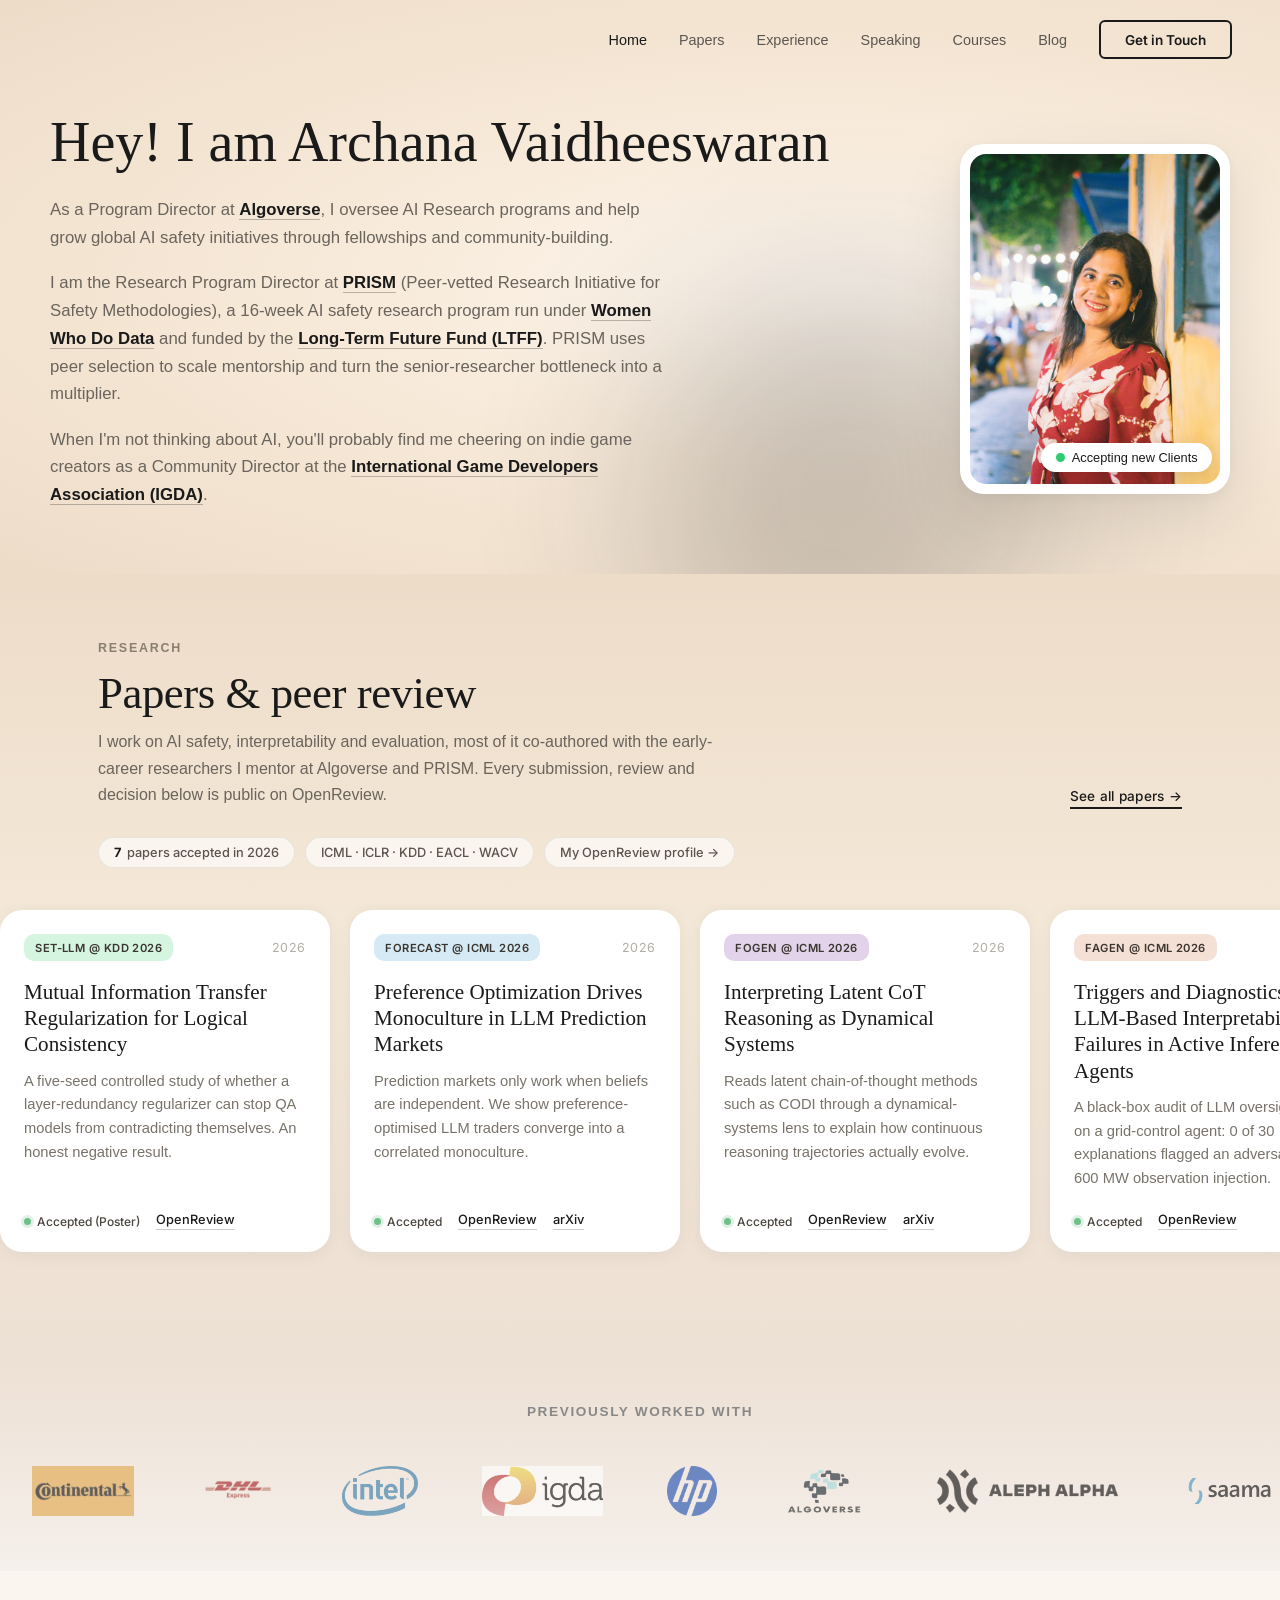
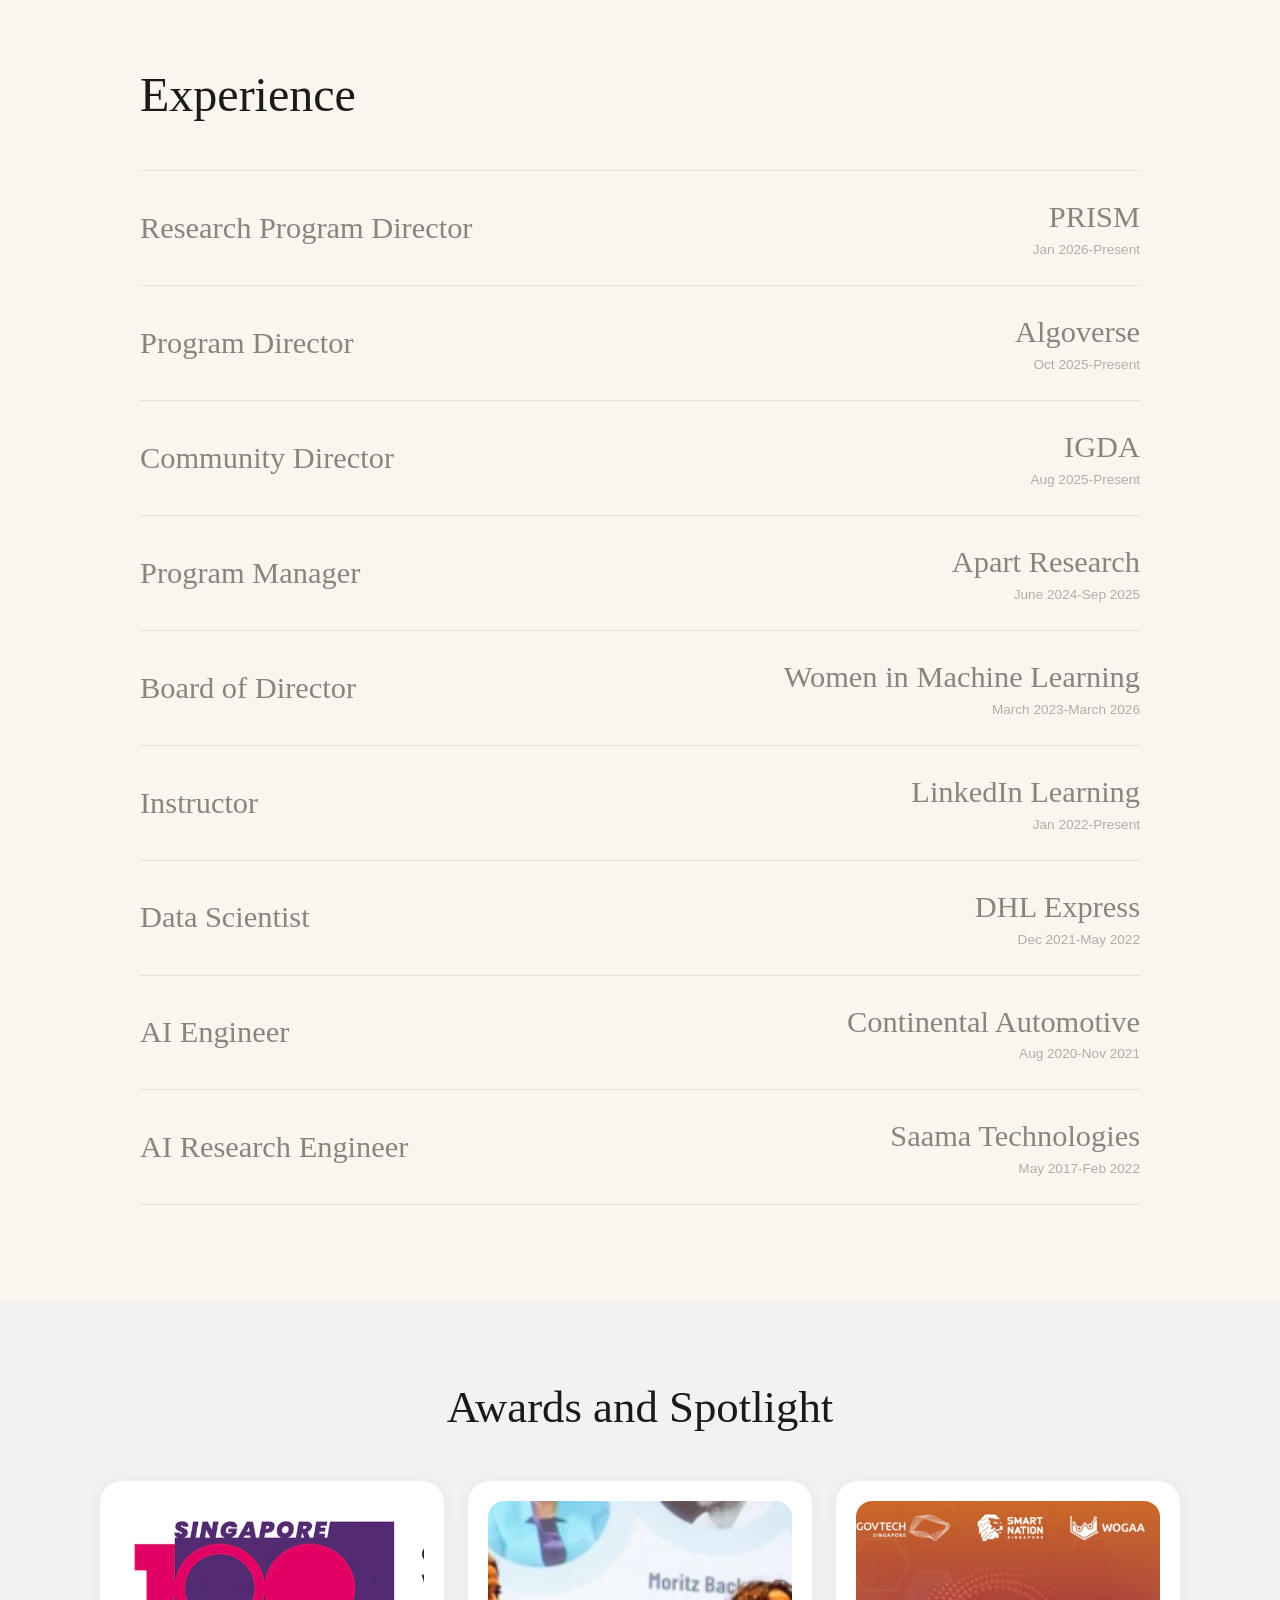
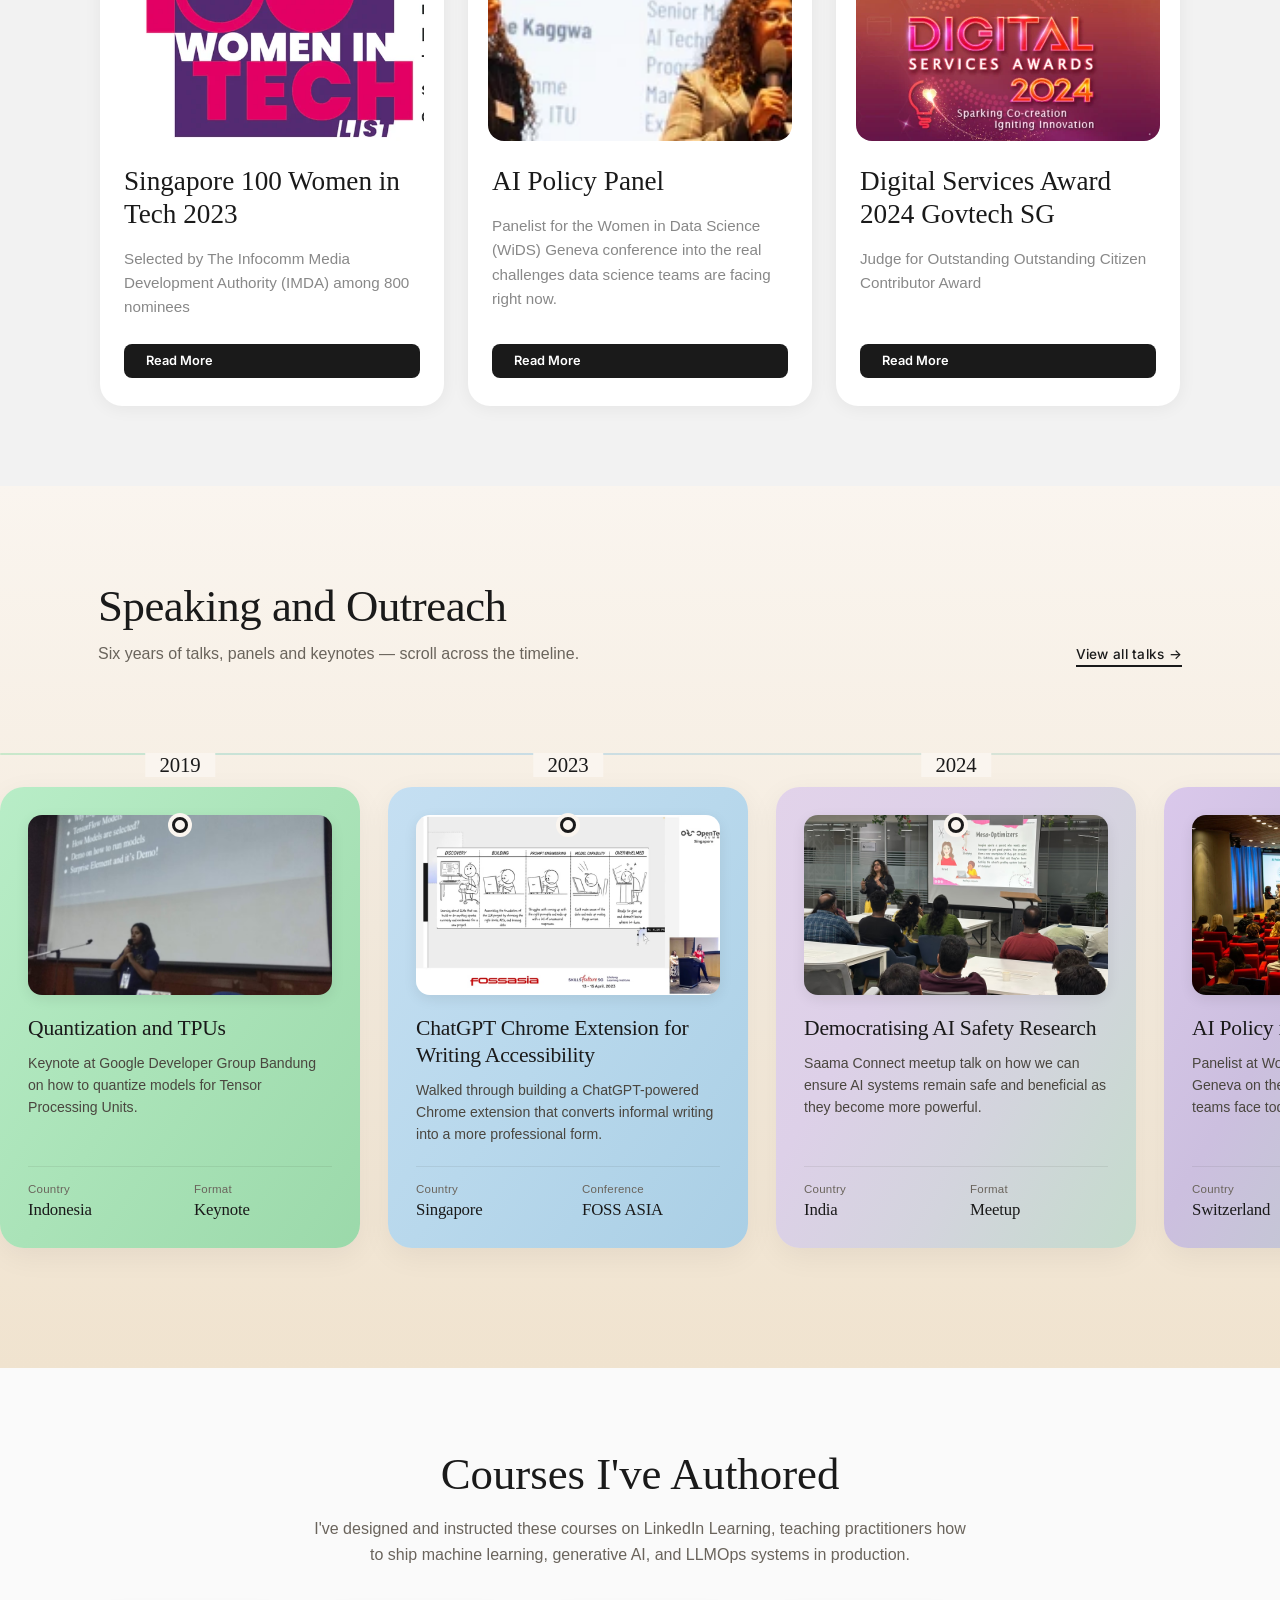
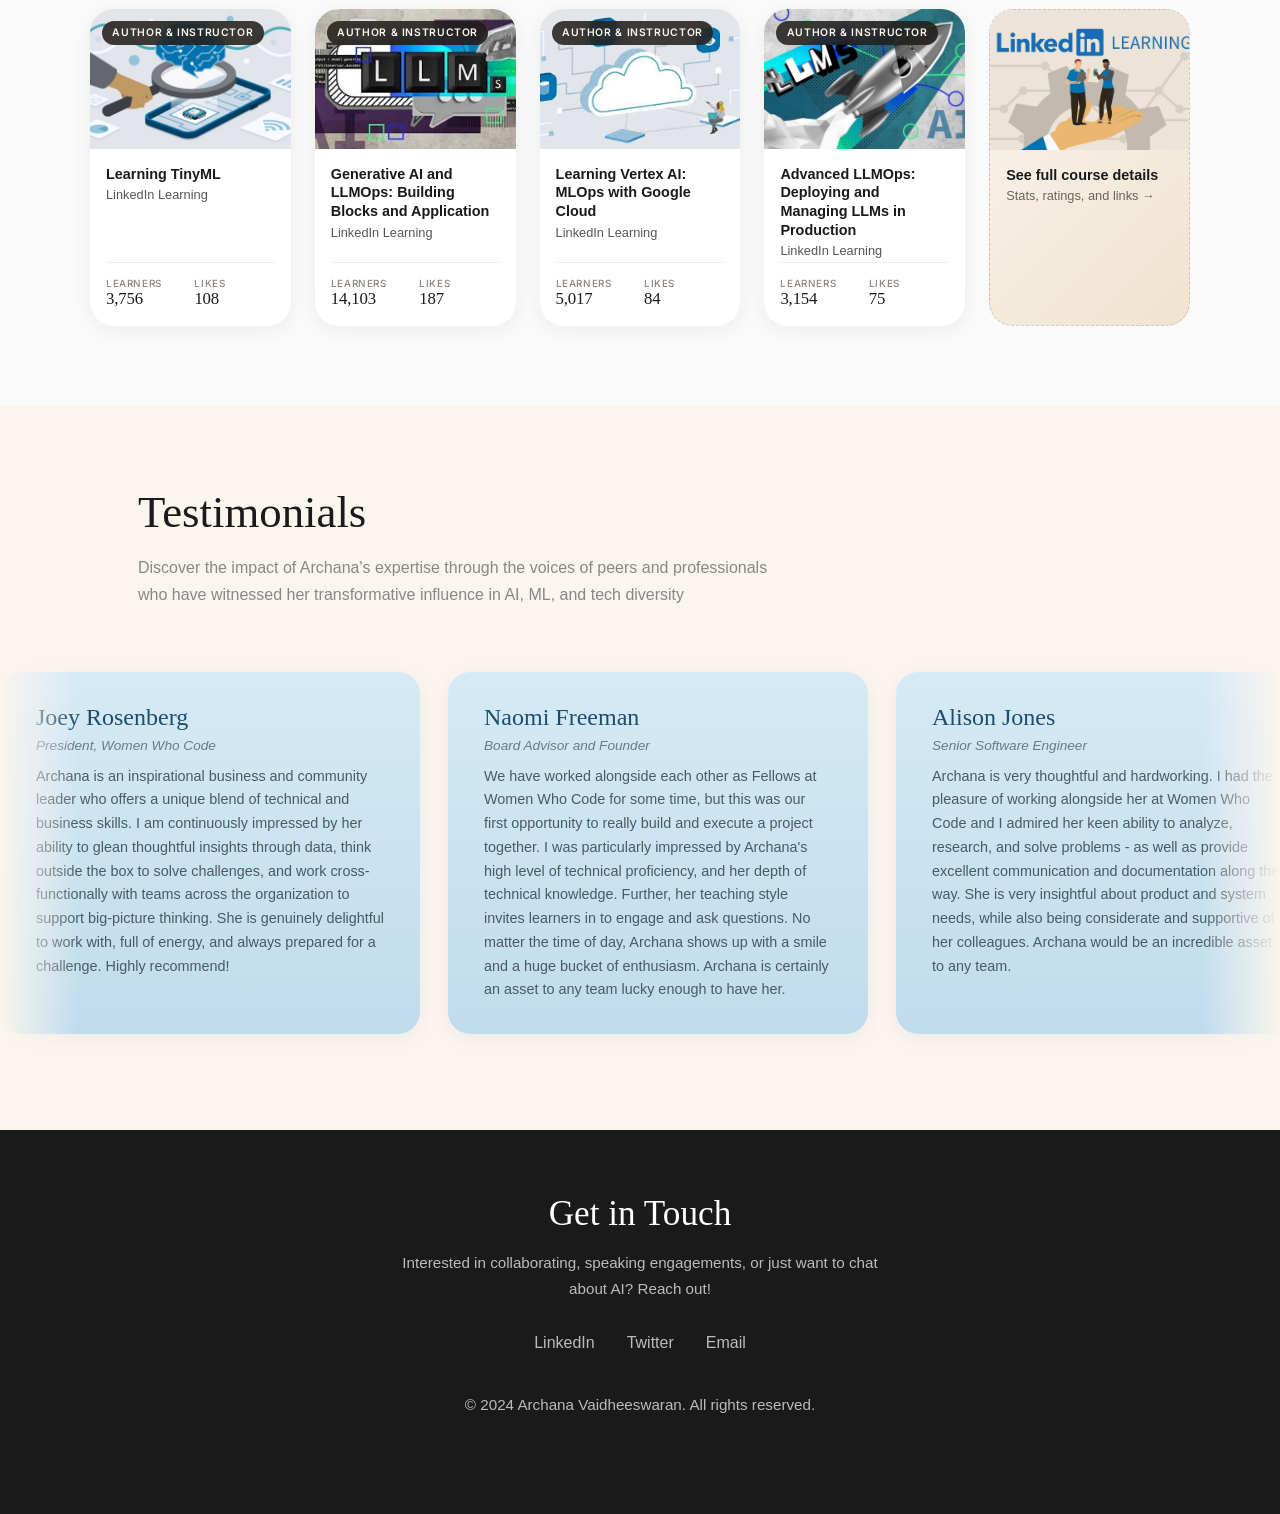
==== commit 1a2d8a2d: "Remove em dashes from paper copy, trim hero bio - Rewrite paper card and entry descriptions without " ====
--- a/index.html
+++ b/index.html
@@ -33,7 +33,7 @@
       <div class="hero-text">
         <h1>Hey! I am Archana Vaidheeswaran</h1>
         <p class="hero-bio">
-          As a Program Director at <a href="https://algoverseairesearch.org/" target="_blank" rel="noopener noreferrer">Algoverse</a>, I oversee AI Research programs and help grow global AI safety initiatives through fellowships and community-building. I previously served on the Board of Directors at <a href="https://www.wiml.org/" target="_blank" rel="noopener noreferrer">Women in Machine Learning</a>.
+          As a Program Director at <a href="https://algoverseairesearch.org/" target="_blank" rel="noopener noreferrer">Algoverse</a>, I oversee AI Research programs and help grow global AI safety initiatives through fellowships and community-building.
         </p>
         <p class="hero-bio">
           I am the Research Program Director at <a href="https://prism-research.org/" target="_blank" rel="noopener noreferrer">PRISM</a> (Peer-vetted Research Initiative for Safety Methodologies), a 16-week AI safety research program run under <a href="https://www.w2d2.org/" target="_blank" rel="noopener noreferrer">Women Who Do Data</a> and funded by the <a href="https://funds.effectivealtruism.org/funds/far-future" target="_blank" rel="noopener noreferrer">Long-Term Future Fund (LTFF)</a>. PRISM uses peer selection to scale mentorship and turn the senior-researcher bottleneck into a multiplier.
@@ -61,7 +61,7 @@
         <span class="research-eyebrow">Research</span>
         <h2>Papers &amp; peer review</h2>
         <p class="research-sub">
-          I work on AI safety, interpretability and evaluation &mdash; most of it co-authored with the early-career researchers I mentor at Algoverse and PRISM. Every submission, review and decision below is public on OpenReview.
+          I work on AI safety, interpretability and evaluation, most of it co-authored with the early-career researchers I mentor at Algoverse and PRISM. Every submission, review and decision below is public on OpenReview.
         </p>
       </div>
       <a href="papers/" class="research-link">See all papers &rarr;</a>
@@ -82,9 +82,9 @@
             <span class="paper-year">2026</span>
           </div>
           <h3>Mutual Information Transfer Regularization for Logical Consistency</h3>
-          <p>A five-seed controlled study of whether a layer-redundancy regularizer can stop QA models from contradicting themselves &mdash; and an honest negative result.</p>
-          <div class="paper-links">
-            <span class="paper-status">Accepted &mdash; Poster</span>
+          <p>A five-seed controlled study of whether a layer-redundancy regularizer can stop QA models from contradicting themselves. An honest negative result.</p>
+          <div class="paper-links">
+            <span class="paper-status">Accepted (Poster)</span>
             <a href="https://openreview.net/forum?id=gUuGmzkxBP" target="_blank" rel="noopener noreferrer">OpenReview</a>
           </div>
         </article>
@@ -136,7 +136,7 @@
             <span class="paper-year">2026</span>
           </div>
           <h3>Cross-Lingual Fairness Drift in LLM Moral Reasoning</h3>
-          <p>Moral reasoning across English, Spanish, Korean and Mandarin in five LLMs &mdash; cultural grounding collapses by up to 88% outside English.</p>
+          <p>Moral reasoning across English, Spanish, Korean and Mandarin in five LLMs. Cultural grounding collapses by up to 88% outside English.</p>
           <div class="paper-links">
             <span class="paper-status">Accepted</span>
             <a href="https://openreview.net/forum?id=TReuRWFTyK" target="_blank" rel="noopener noreferrer">OpenReview</a>
@@ -151,7 +151,7 @@
           <h3>FluffInjector: Diagnosing Logical Consistency Failures in Chain-of-Thought Reward Models</h3>
           <p>Frontier judges happily validate reasoning chains where a third of the steps are plausible-sounding filler. Our verifier cuts false positives from 37% to 3%.</p>
           <div class="paper-links">
-            <span class="paper-status">Accepted &mdash; 41.6% rate</span>
+            <span class="paper-status">Accepted (41.6% rate)</span>
             <a href="https://openreview.net/forum?id=lpNn4wRzoK" target="_blank" rel="noopener noreferrer">OpenReview</a>
           </div>
         </article>
@@ -220,14 +220,14 @@
       <h3 class="research-reviews-title">What reviewers said</h3>
       <div class="review-quotes">
         <figure class="review-quote">
-          <blockquote>REPLACE ME with a reviewer's strengths comment &mdash; one or two sentences reads best.</blockquote>
+          <blockquote>REPLACE ME with a reviewer's strengths comment. One or two sentences reads best.</blockquote>
           <figcaption>
             <span class="review-source">Reviewer, Forecast @ ICML 2026</span>
             <span>on &ldquo;Preference Optimization Drives Monoculture in LLM Prediction Markets&rdquo;</span>
           </figcaption>
         </figure>
         <figure class="review-quote">
-          <blockquote>REPLACE ME with a second reviewer quote &mdash; ideally from a different paper or venue.</blockquote>
+          <blockquote>REPLACE ME with a second reviewer quote, ideally from a different paper or venue.</blockquote>
           <figcaption>
             <span class="review-source">Reviewer, EACL 2026 SRW</span>
             <span>on &ldquo;FluffInjector: Diagnosing Logical Consistency Failures in CoT Reward Models&rdquo;</span>
